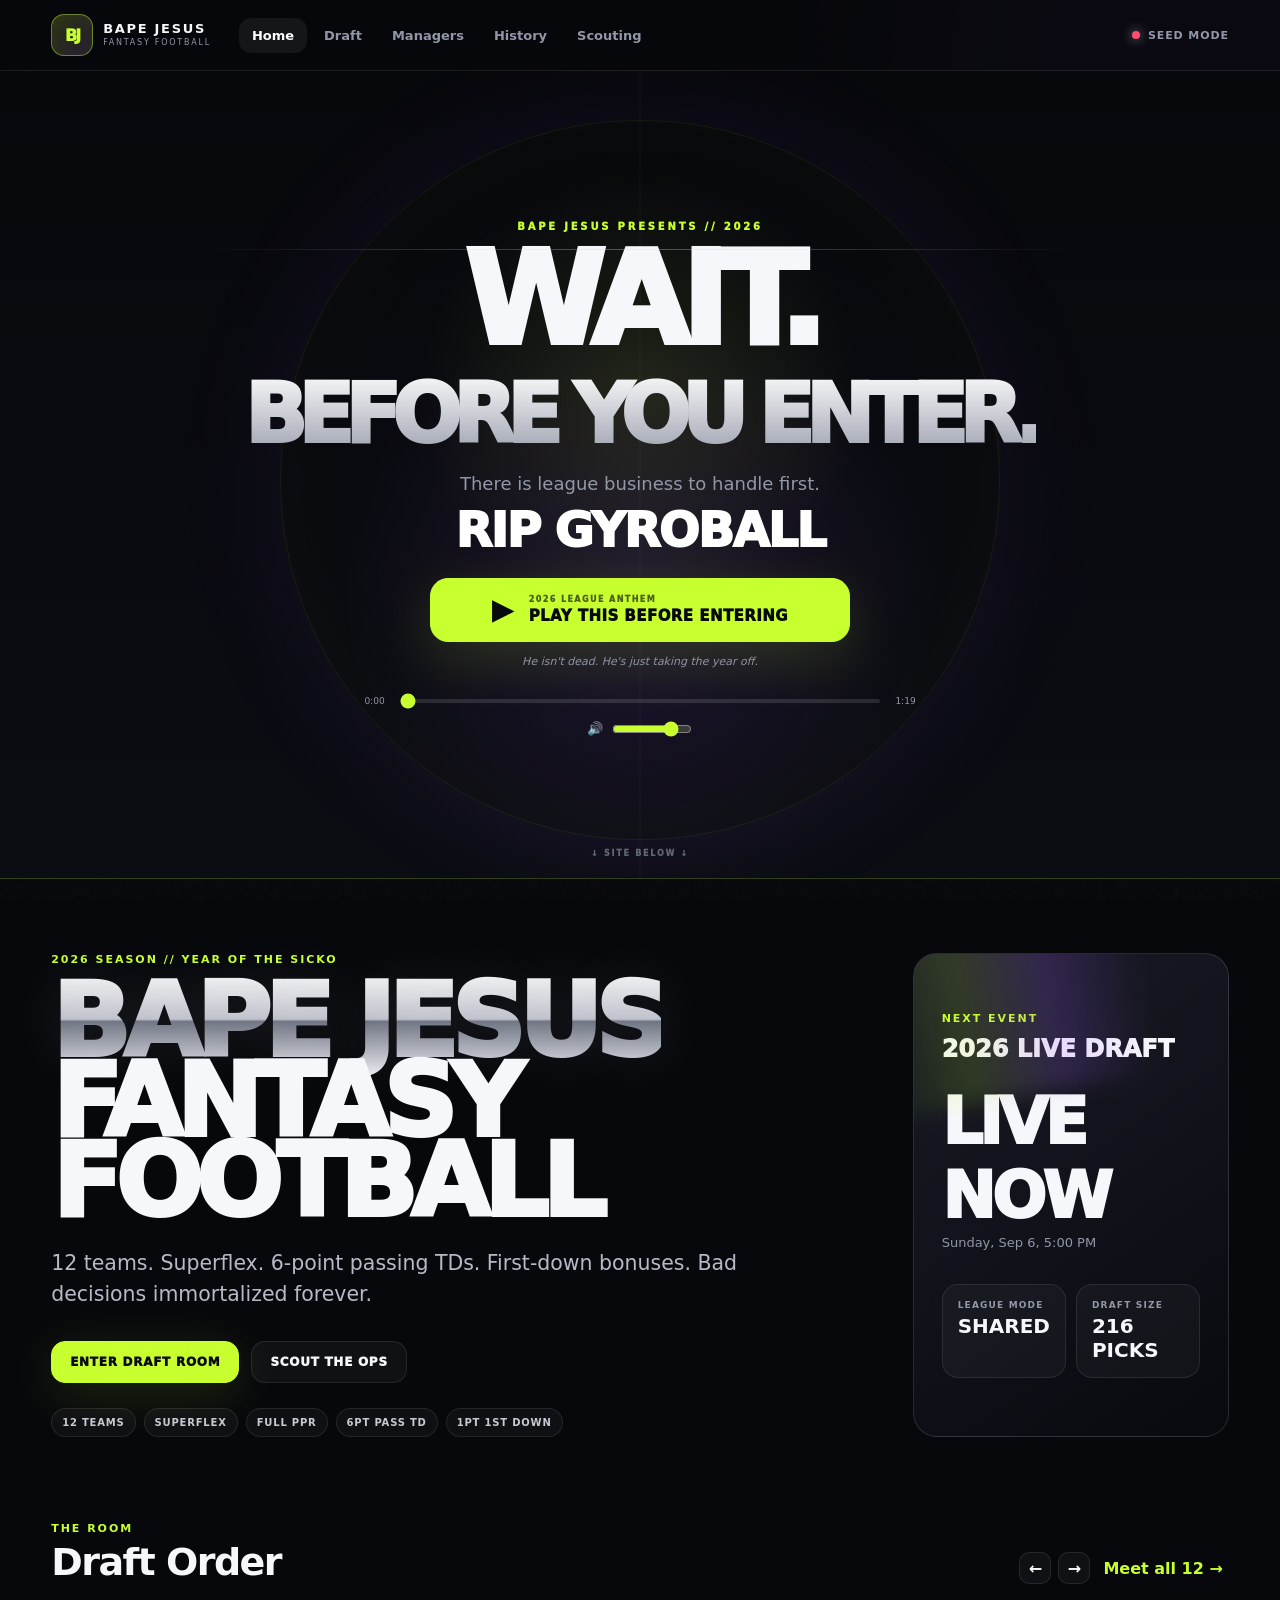
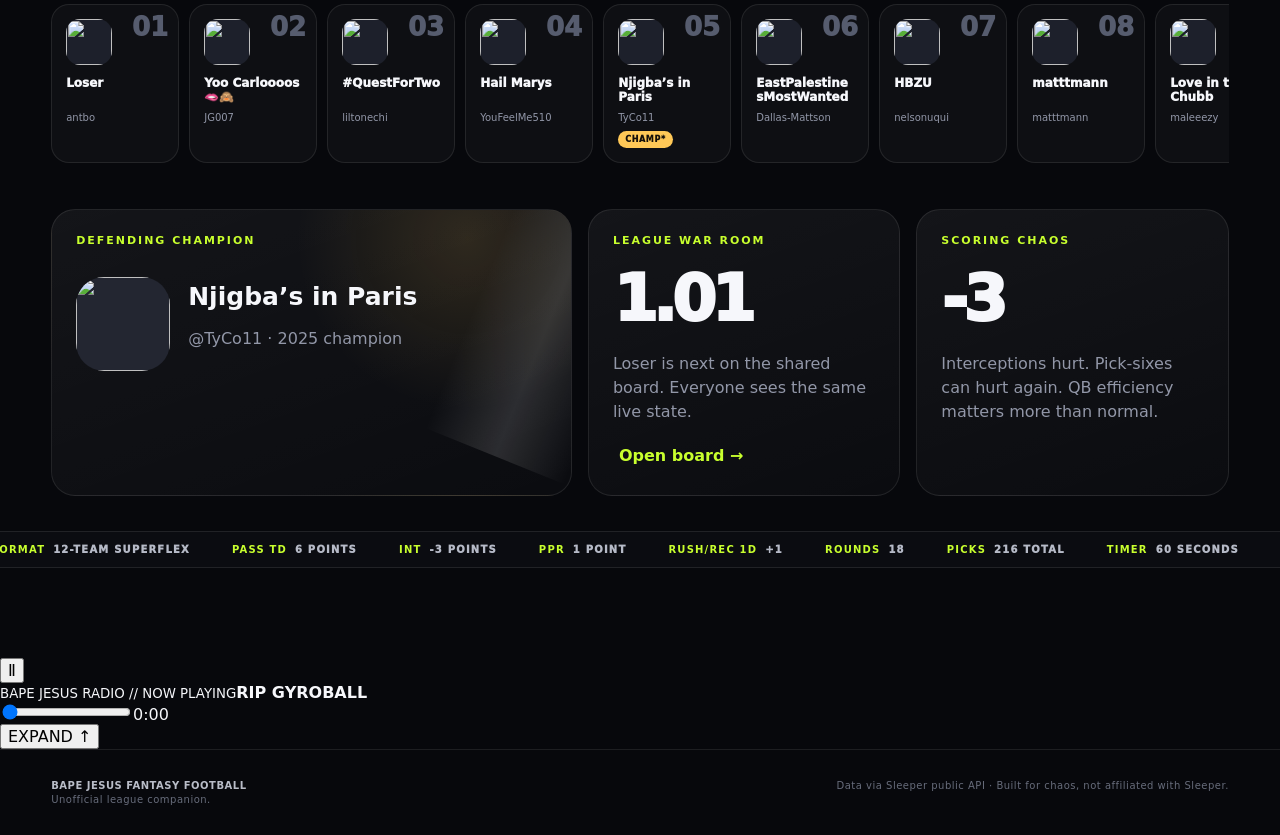
==== index.html @ 26fece03 "Add persistent minimized anthem player" ====
<!doctype html>
<html lang="en">
<head>
  <meta charset="utf-8" />
  <meta name="viewport" content="width=device-width, initial-scale=1" />
  <meta name="theme-color" content="#08090d" />
  <title>Bape Jesus Fantasy Football</title>
  <meta name="description" content="Bape Jesus Fantasy Football — live draft, league history, manager scouting, and chaos." />
  <link rel="stylesheet" href="./styles.css" /><link rel="stylesheet" href="./anthem.css" />
</head>
<body>
  <div class="noise" aria-hidden="true"></div><div class="orb orb-a" aria-hidden="true"></div><div class="orb orb-b" aria-hidden="true"></div>
  <header class="topbar"><button class="brand" data-route="home" aria-label="Bape Jesus Fantasy Football home"><span class="brand-mark">BJ</span><span class="brand-copy"><b>BAPE JESUS</b><small>FANTASY FOOTBALL</small></span></button><nav class="nav" aria-label="Main navigation"><button data-route="home" class="active">Home</button><button data-route="draft">Draft</button><button data-route="managers">Managers</button><button data-route="history">History</button><button data-route="scouting">Scouting</button></nav><div class="live-pill" id="apiStatus"><span></span> Sleeper</div></header>
  <main>
    <section class="page active" data-page="home">
      <section class="anthem-gate" id="anthemGate" aria-label="2026 League Anthem"><div class="anthem-gate-glow" aria-hidden="true"></div><div class="anthem-gate-kicker">BAPE JESUS PRESENTS // 2026</div><h1>WAIT.<br><span>BEFORE YOU ENTER.</span></h1><p class="anthem-gate-copy">There is league business to handle first.</p><div class="anthem-song-name">RIP GYROBALL</div><button class="anthem-enter" id="anthemPlay" type="button"><span class="anthem-enter-icon">▶</span><span><small>2026 LEAGUE ANTHEM</small>PLAY THIS BEFORE ENTERING</span></button><div class="anthem-joke">He isn't dead. He's just taking the year off.</div><div class="anthem-track anthem-gate-track"><span class="anthem-time" id="anthemCurrent">0:00</span><input class="anthem-progress" id="anthemProgress" type="range" min="0" max="1" value="0" step="0.1" aria-label="Song progress"><span class="anthem-time" id="anthemDuration">1:19</span></div><label class="anthem-volume" aria-label="Volume">🔊 <input id="anthemVolume" type="range" min="0" max="1" value="0.8" step="0.05"></label><div class="anthem-scroll-cue">↓ SITE BELOW ↓</div><audio id="leagueAnthem" preload="metadata" src="./rip-gyroball-theme.mp3"></audio></section>
      <div class="hero-shell" id="leagueHome"><div class="hero-copy"><div class="eyebrow">2026 SEASON // YEAR OF THE SICKO</div><h1><span>BAPE JESUS</span><br>FANTASY FOOTBALL</h1><p class="hero-sub">12 teams. Superflex. 6-point passing TDs. First-down bonuses. Bad decisions immortalized forever.</p><div class="hero-actions"><button class="btn primary" data-route="draft">Enter Draft Room</button><button class="btn ghost" data-route="scouting">Scout the Ops</button></div><div class="format-strip"><span>12 TEAMS</span><span>SUPERFLEX</span><span>FULL PPR</span><span>6PT PASS TD</span><span>1PT 1ST DOWN</span></div></div><aside class="draft-clock-card holo-card"><div class="micro">NEXT EVENT</div><div class="clock-title">2026 LIVE DRAFT</div><div class="countdown" id="countdown">--:--:--</div><div class="clock-date" id="draftDate">Loading draft time…</div><div class="your-picks"><div><small>LEAGUE MODE</small><strong>SHARED</strong></div><div><small>DRAFT SIZE</small><strong>216 PICKS</strong></div></div></aside></div>
      <div class="section-head"><div><div class="kicker">THE ROOM</div><h2>Draft Order</h2></div><div class="order-actions"><button class="rail-btn" id="orderPrev" aria-label="Scroll draft order left">←</button><button class="rail-btn" id="orderNext" aria-label="Scroll draft order right">→</button><button class="text-btn" data-route="managers">Meet all 12 →</button></div></div><div class="draft-order-rail" id="draftOrderRail"></div><div class="dashboard-grid"><article class="feature-card champion-card" id="championCard"><div class="micro">DEFENDING CHAMPION</div><div class="feature-content"><div class="avatar-xl skeleton"></div><div><h3>Loading…</h3><p>2025 champion</p></div></div><div class="shine"></div></article><article class="stat-card"><div class="micro">LEAGUE WAR ROOM</div><div class="big-stat" id="homeWarStat">1.01</div><p id="homeWarCopy">One shared board. Focus any team without changing what anyone else can see.</p><button class="text-btn" data-route="draft">Open board →</button></article><article class="stat-card"><div class="micro">SCORING CHAOS</div><div class="big-stat">-3</div><p>Interceptions hurt. Pick-sixes can hurt again. QB efficiency matters more than normal.</p></article></div><div class="ticker-wrap" aria-label="league ticker"><div class="ticker" id="ticker"></div></div>
    </section>
    <section class="page" data-page="draft"><div class="page-hero compact"><div><div class="eyebrow">LIVE // SLEEPER SYNC</div><h1>LEAGUE WAR ROOM</h1><p>One shared live board for all 12 managers. Focus any team; nobody gets private information.</p></div><div class="sync-card"><span id="draftSyncDot"></span><div><small>STATUS</small><strong id="draftStatus">PRE-DRAFT</strong></div><button id="refreshDraft" class="icon-btn" title="Refresh draft">↻</button></div></div><div class="war-grid"><aside class="on-deck holo-card"><div class="micro">TEAM FOCUS // OPTIONAL</div><label class="focus-label" for="teamFocus">VIEW THE BOARD AS</label><select class="focus-select" id="teamFocus"><option value="">League View — all teams equal</option></select><h3 id="nextPickLabel">CURRENT: 1.01</h3><div class="focus-note" id="focusNote">Showing the next picks across the room.</div><div class="pick-sequence" id="pickSequence"></div><div class="neighbors"><small id="trafficLabel">UP NEXT</small><div id="turnTraffic"></div></div></aside><div class="draft-board-shell"><div class="board-toolbar"><div><strong>2026 DRAFT BOARD</strong><small><span id="picksLogged">0 / 216 picks</span> · <span id="boardFocusLabel">LEAGUE VIEW</span></small></div><div class="legend"><span class="q qb"></span>QB <span class="q rb"></span>RB <span class="q wr"></span>WR <span class="q te"></span>TE</div></div><div class="draft-board" id="draftBoard"></div></div></div></section>
    <section class="page" data-page="managers"><div class="page-hero compact"><div><div class="eyebrow">12 MEN ENTER // ONE GROUP CHAT SURVIVES</div><h1>THE LEAGUE</h1><p>Current teams, Sleeper identities, avatars, and 2026 draft seats.</p></div></div><div class="manager-grid" id="managerGrid"></div></section>
    <section class="page" data-page="history"><div class="page-hero compact"><div><div class="eyebrow">RECEIPTS // FOREVER</div><h1>LEAGUE HISTORY</h1><p>Sleeper seasons are chained backward automatically. Records load straight from the league archive.</p></div><button class="btn ghost" id="loadHistory">Load / Refresh History</button></div><div class="history-loading hidden" id="historyLoading"><div class="spinner"></div><span>Digging through old group-chat crimes…</span></div><div id="historyContent"><div class="empty-state"><div class="empty-icon">⌁</div><h3>History is ready to pull.</h3><p>Hit “Load / Refresh History” and this page will walk the Sleeper previous-league chain automatically.</p></div></div></section>
    <section class="page" data-page="scouting"><div class="page-hero compact"><div><div class="eyebrow">KNOW THE ROOM</div><h1>SCOUTING REPORTS</h1><p>Prior draft behavior turned into tendencies for all 12 managers. Same intel, same access, no private view.</p></div><button class="btn ghost" id="loadScouting">Analyze Past Drafts</button></div><div class="spotlight" id="turnSpotlight"></div><div class="scout-grid" id="scoutGrid"><div class="empty-state span-all"><div class="empty-icon">◎</div><h3>No tendencies loaded yet.</h3><p>Analyze past drafts to build manager scouting cards from Sleeper’s completed draft history.</p></div></div></section>
  </main>
  <div class="anthem-mini" id="anthemMini" aria-label="League anthem player"><button id="anthemMiniPlay" class="anthem-mini-play" type="button" aria-label="Pause RIP Gyroball">Ⅱ</button><div class="anthem-mini-copy"><small>BAPE JESUS RADIO // NOW PLAYING</small><strong>RIP GYROBALL</strong></div><div class="anthem-mini-progress"><input id="anthemMiniProgress" type="range" min="0" max="1" value="0" step="0.1" aria-label="Song progress"><span id="anthemMiniTime">0:00</span></div><button class="anthem-expand" id="anthemExpand" type="button">EXPAND ↑</button></div>
  <footer><div><strong>BAPE JESUS FANTASY FOOTBALL</strong><span>Unofficial league companion.</span></div><div>Data via Sleeper public API · Built for chaos, not affiliated with Sleeper.</div></footer>
  <script src="./app-core.js"></script><script src="./app-draft.js"></script><script src="./app-history.js"></script><script src="./app-live.js"></script><script src="./app-boot.js"></script><script src="./anthem.js"></script>
</body></html>
---- styles.css ----
:root{
  --bg:#07080c;--panel:#101219;--panel2:#151823;--text:#f6f7fb;--muted:#9297a8;
  --lime:#c8ff2e;--purple:#aa5cff;--cyan:#39e7ff;--red:#ff4d6d;--gold:#ffc857;
  --line:rgba(255,255,255,.09);--glass:rgba(16,18,25,.72);--radius:24px;
}
*{box-sizing:border-box} html{scroll-behavior:smooth} body{margin:0;background:var(--bg);color:var(--text);font-family:Inter,ui-sans-serif,system-ui,-apple-system,BlinkMacSystemFont,"Segoe UI",sans-serif;overflow-x:hidden}
button{font:inherit}.noise{position:fixed;inset:0;pointer-events:none;z-index:0;opacity:.07;background-image:url("data:image/svg+xml,%3Csvg viewBox='0 0 180 180' xmlns='http://www.w3.org/2000/svg'%3E%3Cfilter id='n'%3E%3CfeTurbulence type='fractalNoise' baseFrequency='.85' numOctaves='4' stitchTiles='stitch'/%3E%3C/filter%3E%3Crect width='100%25' height='100%25' filter='url(%23n)' opacity='.35'/%3E%3C/svg%3E")}
.orb{position:fixed;border-radius:999px;filter:blur(90px);opacity:.12;pointer-events:none;z-index:0}.orb-a{width:520px;height:520px;background:var(--purple);top:-180px;right:-140px}.orb-b{width:420px;height:420px;background:var(--lime);left:-180px;top:38vh;opacity:.08}
.topbar{position:sticky;top:0;z-index:30;display:flex;align-items:center;gap:28px;padding:14px clamp(18px,4vw,60px);border-bottom:1px solid var(--line);background:rgba(7,8,12,.8);backdrop-filter:blur(18px)}
.brand{display:flex;align-items:center;gap:10px;background:none;border:0;color:inherit;cursor:pointer;padding:0}.brand-mark{display:grid;place-items:center;width:42px;height:42px;border:1px solid rgba(200,255,46,.45);border-radius:13px;background:linear-gradient(135deg,rgba(200,255,46,.16),rgba(170,92,255,.16));font-weight:1000;letter-spacing:-2px;color:var(--lime);box-shadow:inset 0 0 30px rgba(200,255,46,.08)}
.brand-copy{display:flex;flex-direction:column;text-align:left;line-height:.95}.brand-copy b{font-size:13px;letter-spacing:.13em}.brand-copy small{font-size:8px;letter-spacing:.22em;color:var(--muted);margin-top:4px}.nav{display:flex;gap:4px;flex:1}.nav button{border:0;background:transparent;color:var(--muted);padding:10px 13px;border-radius:12px;cursor:pointer;font-size:13px;font-weight:800}.nav button:hover,.nav button.active{color:white;background:rgba(255,255,255,.06)}
.live-pill{display:flex;gap:8px;align-items:center;font-size:11px;font-weight:900;letter-spacing:.08em;color:var(--muted);text-transform:uppercase}.live-pill span,.sync-card>span{width:8px;height:8px;border-radius:50%;background:var(--gold);box-shadow:0 0 12px currentColor}.live-pill.online span{background:var(--lime)}.live-pill.offline span{background:var(--red)}
main{position:relative;z-index:1}.page{display:none;min-height:calc(100vh - 80px);padding:48px clamp(18px,4vw,60px) 90px;max-width:1540px;margin:0 auto}.page.active{display:block;animation:pageIn .35s ease}@keyframes pageIn{from{opacity:0;transform:translateY(8px)}to{opacity:1;transform:none}}
.hero-shell{display:grid;grid-template-columns:minmax(0,1.45fr) minmax(310px,.55fr);gap:28px;align-items:stretch;padding:50px 0 40px}.eyebrow,.kicker,.micro{text-transform:uppercase;letter-spacing:.18em;font-weight:900;color:var(--lime);font-size:11px}.hero-copy h1,.page-hero h1{font-size:clamp(58px,8vw,128px);line-height:.78;letter-spacing:-.065em;margin:16px 0 26px;font-weight:1000;text-transform:uppercase}.hero-copy h1 span{background:linear-gradient(180deg,#fff 0%,#bec1cb 48%,#6c7180 50%,#f6f7fb 100%);-webkit-background-clip:text;background-clip:text;color:transparent;text-shadow:0 0 60px rgba(255,255,255,.09)}.hero-sub{max-width:780px;color:#b7bac6;font-size:clamp(16px,1.6vw,21px);line-height:1.55}.hero-actions{display:flex;gap:12px;margin:30px 0 25px}.btn{border:1px solid var(--line);padding:13px 18px;border-radius:14px;font-weight:950;text-transform:uppercase;letter-spacing:.06em;font-size:12px;cursor:pointer;color:var(--text)}.btn.primary{background:var(--lime);color:#0a0b0e;border-color:var(--lime);box-shadow:0 10px 50px rgba(200,255,46,.14)}.btn.primary:hover{transform:translateY(-2px)}.btn.ghost{background:rgba(255,255,255,.04)}.btn.ghost:hover{background:rgba(255,255,255,.08)}.format-strip{display:flex;gap:8px;flex-wrap:wrap}.format-strip span{border:1px solid var(--line);background:rgba(255,255,255,.035);border-radius:999px;padding:8px 10px;font-size:10px;font-weight:900;letter-spacing:.08em;color:#c7cad3}
.holo-card{position:relative;border:1px solid rgba(255,255,255,.12);background:linear-gradient(145deg,rgba(27,30,42,.87),rgba(10,11,16,.78));backdrop-filter:blur(18px);border-radius:var(--radius);overflow:hidden}.holo-card:before{content:"";position:absolute;inset:-40% 30% 70% -20%;background:linear-gradient(90deg,transparent,rgba(200,255,46,.15),rgba(170,92,255,.2),transparent);transform:rotate(-10deg);filter:blur(10px)}.draft-clock-card{padding:28px;display:flex;flex-direction:column;justify-content:center;min-height:360px}.clock-title{font-weight:1000;font-size:24px;margin-top:10px}.countdown{font-variant-numeric:tabular-nums;font-weight:1000;font-size:clamp(42px,5vw,72px);letter-spacing:-.06em;margin:22px 0 2px}.clock-date{color:var(--muted);font-size:13px}.your-picks{display:grid;grid-template-columns:1fr 1fr;gap:10px;margin-top:34px}.your-picks div{padding:15px;border:1px solid var(--line);background:rgba(255,255,255,.035);border-radius:16px}.your-picks small{display:block;color:var(--muted);font-size:9px;font-weight:900;letter-spacing:.13em}.your-picks strong{display:block;font-size:20px;margin-top:4px}
.section-head{display:flex;align-items:end;justify-content:space-between;margin:45px 0 18px}.section-head h2{font-size:38px;margin:5px 0 0;letter-spacing:-.04em}.text-btn{border:0;background:none;color:var(--lime);font-weight:900;cursor:pointer;padding:6px}.order-actions{display:flex;align-items:center;gap:7px}.rail-btn{width:32px;height:32px;border-radius:10px;border:1px solid var(--line);background:rgba(255,255,255,.04);color:white;cursor:pointer;font-weight:900}.rail-btn:hover{border-color:rgba(200,255,46,.45);color:var(--lime)}.draft-order-rail{display:grid;grid-template-columns:repeat(12,minmax(128px,1fr));gap:10px;overflow:auto;padding:2px 2px 16px;scrollbar-width:none;scroll-snap-type:x proximity}.draft-order-rail::-webkit-scrollbar{display:none}.order-card{min-width:128px;border:1px solid var(--line);background:rgba(255,255,255,.03);border-radius:18px;padding:14px;position:relative;cursor:pointer;scroll-snap-align:start;transition:.2s transform,.2s border-color,.2s background}.order-card:hover{transform:translateY(-3px);border-color:rgba(200,255,46,.35);background:rgba(200,255,46,.035)}.order-num{font-size:26px;font-weight:1000;color:#565c6e;position:absolute;right:10px;top:7px}.order-avatar{width:46px;height:46px;border-radius:14px;object-fit:cover;background:#1d202b;margin-bottom:12px}.order-team{font-weight:950;font-size:12px;line-height:1.15;min-height:30px;overflow-wrap:anywhere}.order-user{font-size:10px;color:var(--muted);margin-top:5px}.champ-tag{display:inline-block;margin-top:8px;border-radius:999px;padding:4px 7px;font-size:8px;font-weight:1000;letter-spacing:.08em;background:var(--gold);color:#15100a}
.dashboard-grid{display:grid;grid-template-columns:1.25fr .75fr .75fr;gap:16px;margin-top:30px}.feature-card,.stat-card{position:relative;border:1px solid var(--line);border-radius:var(--radius);background:linear-gradient(160deg,rgba(255,255,255,.055),rgba(255,255,255,.02));padding:24px;min-height:210px;overflow:hidden}.champion-card{background:radial-gradient(circle at 80% 10%,rgba(255,200,87,.13),transparent 35%),linear-gradient(160deg,rgba(255,255,255,.055),rgba(255,255,255,.02))}.feature-content{display:flex;align-items:center;gap:18px;margin-top:30px}.avatar-xl{width:94px;height:94px;border-radius:28px;object-fit:cover;background:#232631}.feature-content h3{font-size:25px;margin:0 0 5px}.feature-content p,.stat-card p{color:var(--muted);line-height:1.5}.big-stat{font-size:64px;font-weight:1000;letter-spacing:-.08em;margin:15px 0 2px}.shine{position:absolute;width:150px;height:380px;top:-120px;right:-70px;background:linear-gradient(90deg,transparent,rgba(255,255,255,.13),transparent);transform:rotate(22deg)}.skeleton{animation:pulse 1.3s infinite alternate}@keyframes pulse{to{opacity:.45}}
.ticker-wrap{margin:35px -60px 0;overflow:hidden;border-top:1px solid var(--line);border-bottom:1px solid var(--line);background:#0b0c11}.ticker{display:flex;width:max-content;gap:42px;padding:12px 0;animation:ticker 40s linear infinite}.ticker-item{font-size:10px;font-weight:950;letter-spacing:.12em;color:#b6bac7;text-transform:uppercase}.ticker-item b{color:var(--lime);margin-right:8px}@keyframes ticker{to{transform:translateX(-50%)}}
.page-hero.compact{display:flex;justify-content:space-between;align-items:end;gap:24px;padding:35px 0 28px;border-bottom:1px solid var(--line);margin-bottom:26px}.page-hero.compact h1{font-size:clamp(48px,6vw,90px);margin:10px 0 8px}.page-hero.compact p{margin:0;color:var(--muted);max-width:720px}.sync-card{display:flex;align-items:center;gap:12px;border:1px solid var(--line);border-radius:18px;padding:12px 14px;background:rgba(255,255,255,.035);min-width:220px}.sync-card>div{display:flex;flex-direction:column;flex:1}.sync-card small{font-size:8px;color:var(--muted);font-weight:900;letter-spacing:.12em}.sync-card strong{font-size:12px;margin-top:3px}.icon-btn{border:0;background:rgba(255,255,255,.06);color:white;border-radius:10px;width:34px;height:34px;font-size:19px;cursor:pointer}
.war-grid{display:grid;grid-template-columns:290px minmax(0,1fr);gap:16px}.on-deck{padding:22px;align-self:start;position:sticky;top:90px}.focus-label{display:block;margin:18px 0 7px;color:var(--muted);font-size:8px;font-weight:900;letter-spacing:.12em}.focus-select{width:100%;appearance:none;border:1px solid var(--line);border-radius:12px;background:#11141c;color:white;padding:11px 34px 11px 11px;font-size:11px;font-weight:850;outline:none;background-image:linear-gradient(45deg,transparent 50%,var(--lime) 50%),linear-gradient(135deg,var(--lime) 50%,transparent 50%);background-position:calc(100% - 16px) 50%,calc(100% - 11px) 50%;background-size:5px 5px,5px 5px;background-repeat:no-repeat}.focus-select:focus{border-color:rgba(200,255,46,.55);box-shadow:0 0 0 3px rgba(200,255,46,.06)}.on-deck h3{font-size:31px;letter-spacing:-.05em;margin:18px 0 6px}.focus-note{font-size:10px;line-height:1.45;color:var(--muted);margin-bottom:15px}.pick-sequence{display:grid;gap:8px}.seq-pick{display:flex;justify-content:space-between;padding:10px 12px;border:1px solid var(--line);border-radius:12px;background:rgba(255,255,255,.035);font-weight:900;font-size:12px}.seq-pick.current{border-color:rgba(200,255,46,.45);background:rgba(200,255,46,.07)}.neighbors{margin-top:24px;padding-top:18px;border-top:1px solid var(--line)}.neighbors small{font-size:9px;color:var(--muted);font-weight:900;letter-spacing:.12em}.traffic-item{display:flex;gap:9px;align-items:center;margin-top:10px;font-size:11px}.traffic-item img{width:26px;height:26px;border-radius:8px;object-fit:cover}.traffic-empty{margin-top:10px;color:var(--muted);font-size:10px;line-height:1.4}.draft-board-shell{min-width:0;border:1px solid var(--line);border-radius:20px;background:rgba(255,255,255,.025);overflow:hidden}.board-toolbar{display:flex;justify-content:space-between;align-items:center;padding:14px 16px;border-bottom:1px solid var(--line)}.board-toolbar>div:first-child{display:flex;flex-direction:column}.board-toolbar small{color:var(--muted);font-size:10px;margin-top:2px}.legend{font-size:9px;color:var(--muted);display:flex;align-items:center;gap:5px}.q{width:8px;height:8px;border-radius:3px;display:inline-block;margin-left:7px}.q.qb,.pos-qb{background:rgba(170,92,255,.18);border-color:rgba(170,92,255,.45)!important}.q.rb,.pos-rb{background:rgba(200,255,46,.13);border-color:rgba(200,255,46,.35)!important}.q.wr,.pos-wr{background:rgba(57,231,255,.12);border-color:rgba(57,231,255,.35)!important}.q.te,.pos-te{background:rgba(255,200,87,.12);border-color:rgba(255,200,87,.35)!important}.draft-board{overflow:auto;max-height:72vh;position:relative}.board-grid{display:grid;grid-template-columns:52px repeat(12,minmax(112px,1fr));min-width:1450px}.board-cell{min-height:72px;border-right:1px solid var(--line);border-bottom:1px solid var(--line);padding:8px;background:rgba(255,255,255,.01)}.board-cell.header{position:sticky;top:0;z-index:6;min-height:84px;background:#11131b;padding:9px}.board-cell.round{position:sticky;left:0;z-index:5;display:grid;place-items:center;background:#0d0f15;font-size:10px;font-weight:1000;color:#6f7484}.board-cell.header.round{z-index:8}.board-cell.focus-col{box-shadow:inset 2px 0 rgba(200,255,46,.22),inset -2px 0 rgba(200,255,46,.22);background:rgba(200,255,46,.025)}.board-cell.header.focus-col{background:linear-gradient(180deg,rgba(200,255,46,.11),#11131b 82%)}.board-team{display:flex;gap:7px;align-items:center}.board-team img{width:30px;height:30px;border-radius:9px;object-fit:cover}.board-team div{font-size:9px;font-weight:950;line-height:1.1}.board-team small{display:block;color:var(--muted);margin-top:2px}.pick-card{height:100%;border:1px solid rgba(255,255,255,.10);border-radius:11px;padding:8px;background:rgba(255,255,255,.035)}.pick-card .pick-no{font-size:8px;color:var(--muted);font-weight:900}.pick-card .player{font-size:11px;font-weight:950;line-height:1.05;margin-top:5px}.pick-card .meta{font-size:8px;color:var(--muted);margin-top:4px;text-transform:uppercase}.empty-pick{font-size:8px;color:#353947;font-weight:900}.on-clock{outline:1px solid var(--lime);box-shadow:inset 0 0 22px rgba(200,255,46,.08)}
.manager-grid{display:grid;grid-template-columns:repeat(4,minmax(0,1fr));gap:14px}.manager-card{position:relative;border:1px solid var(--line);border-radius:22px;background:linear-gradient(160deg,rgba(255,255,255,.055),rgba(255,255,255,.02));overflow:hidden;min-height:285px;padding:20px;transition:.2s transform,.2s border-color,.2s background;cursor:pointer}.manager-card:hover{transform:translateY(-4px);border-color:rgba(200,255,46,.28);background:linear-gradient(160deg,rgba(200,255,46,.06),rgba(255,255,255,.02))}.manager-card .slot{position:absolute;right:16px;top:12px;font-size:52px;font-weight:1000;letter-spacing:-.08em;color:rgba(255,255,255,.07)}.manager-avatar{width:88px;height:88px;border-radius:25px;object-fit:cover;background:#1a1d27;margin:12px 0 22px}.manager-card h3{font-size:22px;margin:0;letter-spacing:-.04em}.manager-card .handle{font-size:11px;color:var(--muted);margin-top:4px}.manager-badges{display:flex;flex-wrap:wrap;gap:6px;margin-top:16px}.badge{font-size:8px;font-weight:1000;letter-spacing:.08em;border:1px solid var(--line);background:rgba(255,255,255,.04);padding:6px 8px;border-radius:999px}.badge.champ{background:var(--gold);color:#15100a;border-color:var(--gold)}.badge.focus-badge{color:var(--lime);border-color:rgba(200,255,46,.2);background:rgba(200,255,46,.04)}
.history-loading{display:flex;align-items:center;gap:12px;color:var(--muted);padding:26px}.history-loading.hidden{display:none}.spinner{width:24px;height:24px;border:3px solid rgba(255,255,255,.12);border-top-color:var(--lime);border-radius:50%;animation:spin .7s linear infinite}@keyframes spin{to{transform:rotate(360deg)}}.empty-state{text-align:center;border:1px dashed rgba(255,255,255,.14);border-radius:24px;padding:60px 20px;color:var(--muted)}.empty-state h3{color:white;margin:8px 0}.empty-icon{font-size:42px;color:var(--lime)}.history-summary{display:grid;grid-template-columns:repeat(4,1fr);gap:12px;margin:20px 0}.history-stat{border:1px solid var(--line);border-radius:18px;background:rgba(255,255,255,.03);padding:18px}.history-stat small{font-size:9px;color:var(--muted);font-weight:900;letter-spacing:.1em}.history-stat strong{display:block;font-size:28px;margin-top:6px}.season-grid{display:grid;grid-template-columns:repeat(3,1fr);gap:14px;margin-top:24px}.season-card{border:1px solid var(--line);border-radius:20px;background:linear-gradient(155deg,rgba(255,255,255,.05),rgba(255,255,255,.015));padding:20px}.season-card .year{font-size:36px;font-weight:1000;letter-spacing:-.05em}.season-card .season-meta{display:grid;gap:8px;margin-top:18px}.season-row{display:flex;justify-content:space-between;gap:14px;font-size:11px;color:var(--muted)}.season-row b{color:white;text-align:right}.alltime-table{width:100%;border-collapse:collapse;margin-top:24px;border:1px solid var(--line);border-radius:18px;overflow:hidden;background:rgba(255,255,255,.025)}.alltime-table th,.alltime-table td{text-align:left;padding:12px;border-bottom:1px solid var(--line);font-size:11px}.alltime-table th{font-size:9px;color:var(--muted);letter-spacing:.1em;text-transform:uppercase;background:rgba(255,255,255,.025)}.table-manager{display:flex;align-items:center;gap:9px;font-weight:900}.table-manager img{width:30px;height:30px;border-radius:9px;object-fit:cover}
.spotlight{display:grid;grid-template-columns:repeat(3,1fr);gap:12px;margin-bottom:20px}.spot-card{border:1px solid rgba(200,255,46,.18);background:linear-gradient(150deg,rgba(200,255,46,.07),rgba(170,92,255,.04));border-radius:18px;padding:15px;display:flex;gap:12px;align-items:center}.spot-card img{width:46px;height:46px;border-radius:13px;object-fit:cover}.spot-card small{color:var(--lime);font-size:8px;font-weight:1000;letter-spacing:.1em}.spot-card strong{display:block;margin-top:3px}.scout-grid{display:grid;grid-template-columns:repeat(3,1fr);gap:14px}.span-all{grid-column:1/-1}.scout-card{border:1px solid var(--line);background:rgba(255,255,255,.025);border-radius:21px;padding:18px}.scout-head{display:flex;gap:12px;align-items:center}.scout-head img{width:58px;height:58px;border-radius:17px;object-fit:cover}.scout-head h3{margin:0;font-size:17px}.scout-head p{margin:3px 0 0;color:var(--muted);font-size:10px}.tendency-tags{display:flex;flex-wrap:wrap;gap:6px;margin:15px 0}.tendency{font-size:8px;font-weight:1000;letter-spacing:.07em;color:#0b0c10;background:var(--lime);border-radius:999px;padding:6px 8px}.tendency.alt{background:var(--purple);color:white}.scout-metrics{display:grid;grid-template-columns:repeat(3,1fr);gap:7px}.metric{padding:10px;border:1px solid var(--line);border-radius:12px;background:rgba(255,255,255,.025)}.metric small{display:block;color:var(--muted);font-size:7px;font-weight:900;letter-spacing:.08em}.metric strong{font-size:16px;display:block;margin-top:4px}.pos-bar{display:flex;height:8px;overflow:hidden;border-radius:8px;margin-top:14px;background:#1d2028}.pos-bar span{height:100%}.pos-bar .QB{background:var(--purple)}.pos-bar .RB{background:var(--lime)}.pos-bar .WR{background:var(--cyan)}.pos-bar .TE{background:var(--gold)}.pos-bar .OTHER{background:#666}
footer{position:relative;z-index:1;display:flex;justify-content:space-between;gap:20px;padding:30px clamp(18px,4vw,60px);border-top:1px solid var(--line);color:#676c7b;font-size:10px;letter-spacing:.05em}footer>div:first-child{display:flex;flex-direction:column;gap:3px}footer strong{color:#b9bdc8}
@media(max-width:1100px){.hero-shell{grid-template-columns:1fr}.draft-clock-card{min-height:280px}.dashboard-grid{grid-template-columns:1fr 1fr}.champion-card{grid-column:1/-1}.manager-grid{grid-template-columns:repeat(3,1fr)}.season-grid,.scout-grid{grid-template-columns:repeat(2,1fr)}.war-grid{grid-template-columns:1fr}.on-deck{position:relative;top:auto}.spotlight{grid-template-columns:1fr 1fr 1fr}}
@media(max-width:760px){.topbar{padding:10px 14px;gap:12px}.brand-copy{display:none}.nav{overflow:auto}.nav button{font-size:11px;padding:9px 10px}.live-pill{display:none}.page{padding:28px 14px 70px}.hero-shell{padding-top:24px}.hero-copy h1{font-size:58px}.hero-sub{font-size:15px}.draft-clock-card{padding:20px}.dashboard-grid{grid-template-columns:1fr}.champion-card{grid-column:auto}.page-hero.compact{align-items:flex-start;flex-direction:column}.page-hero.compact h1{font-size:52px}.manager-grid{grid-template-columns:1fr 1fr}.season-grid,.scout-grid{grid-template-columns:1fr}.history-summary{grid-template-columns:1fr 1fr}.spotlight{grid-template-columns:1fr}.ticker-wrap{margin-left:-14px;margin-right:-14px}.board-toolbar{align-items:flex-start;gap:10px;flex-direction:column}footer{flex-direction:column}.alltime-table{display:block;overflow-x:auto;white-space:nowrap}}
@media(max-width:470px){.hero-copy h1{font-size:48px}.hero-actions{flex-direction:column}.manager-grid{grid-template-columns:1fr}.history-summary{grid-template-columns:1fr 1fr}.your-picks{grid-template-columns:1fr}.countdown{font-size:44px}.format-strip span{font-size:8px}.section-head h2{font-size:30px}}


/* === Live Draft Command Center === */
.live-command-bar{
  position:sticky;top:70px;z-index:24;display:grid;grid-template-columns:minmax(260px,1.35fr) minmax(310px,1fr) auto auto;
  gap:12px;align-items:center;margin:0 0 16px;padding:12px 14px;border:1px solid rgba(200,255,46,.20);
  border-radius:18px;background:rgba(9,11,16,.92);backdrop-filter:blur(22px);box-shadow:0 18px 50px rgba(0,0,0,.28)
}
.command-primary{display:flex;align-items:center;gap:10px;min-width:0}.command-label{font-size:8px;font-weight:1000;letter-spacing:.14em;color:var(--lime);white-space:nowrap}
.command-avatar{width:42px;height:42px;border-radius:12px;object-fit:cover;background:#1a1d27}.command-team{display:flex;flex-direction:column;min-width:0}.command-team strong{font-size:15px;white-space:nowrap;overflow:hidden;text-overflow:ellipsis}.command-team small{margin-top:2px;color:var(--muted);font-size:9px}
.command-meta{display:grid;grid-template-columns:1fr 1fr;gap:8px;min-width:0}.command-meta>div{padding:8px 10px;border-left:1px solid var(--line);min-width:0}.command-meta span{display:block;color:var(--muted);font-size:7px;font-weight:1000;letter-spacing:.12em}.command-meta strong{display:block;margin-top:3px;font-size:9px;white-space:nowrap;overflow:hidden;text-overflow:ellipsis}
.run-chip{border:1px solid var(--line);border-radius:999px;padding:9px 11px;font-size:8px;font-weight:1000;letter-spacing:.08em;color:#c8ccd7;white-space:nowrap}.run-chip.warm{border-color:rgba(255,200,87,.40);color:var(--gold);background:rgba(255,200,87,.06)}.run-chip.hot{border-color:rgba(255,77,109,.48);color:#ff718b;background:rgba(255,77,109,.09);box-shadow:0 0 28px rgba(255,77,109,.10)}
.tv-mode-btn{border:1px solid rgba(200,255,46,.28);background:rgba(200,255,46,.06);color:var(--lime);border-radius:12px;padding:10px 12px;font-size:8px;font-weight:1000;letter-spacing:.08em;cursor:pointer;white-space:nowrap}.tv-mode-btn:hover{background:rgba(200,255,46,.12)}
.draft-insights-grid{display:grid;grid-template-columns:.8fr 1.2fr;gap:14px;margin-bottom:16px}.draft-insight{border:1px solid var(--line);border-radius:20px;background:linear-gradient(150deg,rgba(255,255,255,.045),rgba(255,255,255,.018));padding:18px}
.run-headline{font-size:26px;font-weight:1000;letter-spacing:-.045em;margin:12px 0 10px}.run-recent{display:flex;gap:7px;min-height:32px;align-items:center}.recent-pos{display:grid;place-items:center;min-width:38px;height:30px;border:1px solid var(--line);border-radius:9px;font-size:8px;font-weight:1000}.recent-empty{color:var(--muted);font-size:10px}.run-insight p{color:var(--muted);font-size:11px;line-height:1.45;margin:10px 0 0}
.snapshot-head{display:flex;justify-content:space-between;gap:16px;align-items:start}.snapshot-head h3{margin:8px 0 0;font-size:22px;letter-spacing:-.035em}.snapshot-slot{font-size:34px;font-weight:1000;color:rgba(255,255,255,.16);letter-spacing:-.06em}
.snapshot-counts{display:grid;grid-template-columns:repeat(4,1fr);gap:8px;margin:16px 0}.snapshot-count{display:flex;justify-content:space-between;align-items:center;border:1px solid var(--line);border-radius:12px;padding:9px 10px}.snapshot-count span{font-size:8px;font-weight:1000}.snapshot-count strong{font-size:17px}
.snapshot-roster{display:grid;grid-template-columns:repeat(2,minmax(0,1fr));gap:6px}.snapshot-player{display:grid;grid-template-columns:34px minmax(0,1fr) auto;align-items:center;gap:7px;padding:7px 8px;border-radius:10px;background:rgba(255,255,255,.025);border:1px solid rgba(255,255,255,.05)}.snapshot-player b{font-size:9px;white-space:nowrap;overflow:hidden;text-overflow:ellipsis}.snapshot-player small{font-size:8px;color:var(--muted)}.snapshot-pos{display:grid;place-items:center;height:22px;border-radius:7px;border:1px solid var(--line);font-size:7px;font-weight:1000}.snapshot-empty{color:var(--muted);font-size:10px;padding:12px 0}.snapshot-footer{margin-top:11px;color:var(--muted);font-size:9px;font-weight:800}
body.big-screen{overflow:hidden}body.big-screen .topbar,body.big-screen footer,body.big-screen [data-page="draft"]>.page-hero,body.big-screen [data-page="draft"] .on-deck,body.big-screen .draft-insights-grid{display:none!important}
body.big-screen .page{display:none!important}body.big-screen .page[data-page="draft"]{display:block!important;max-width:none;padding:8px;height:100vh;min-height:100vh}
body.big-screen .live-command-bar{top:0;margin-bottom:8px;border-radius:14px}body.big-screen .war-grid{display:block}body.big-screen .draft-board-shell{border-radius:14px}body.big-screen .draft-board{max-height:calc(100vh - 104px)}body.big-screen .board-grid{min-width:100%}body.big-screen .board-cell{min-height:60px}body.big-screen .board-cell.header{min-height:66px}
@media(max-width:1050px){.live-command-bar{grid-template-columns:1fr auto auto}.command-meta{grid-column:1/-1;grid-row:2}.draft-insights-grid{grid-template-columns:1fr}.snapshot-roster{grid-template-columns:1fr 1fr}}
@media(max-width:680px){.live-command-bar{top:61px;grid-template-columns:1fr auto;padding:10px}.command-primary{grid-column:1/-1}.command-meta{grid-template-columns:1fr 1fr}.run-chip{display:none}.tv-mode-btn{grid-column:2}.draft-insights-grid{grid-template-columns:1fr}.snapshot-counts{gap:5px}.snapshot-count{padding:8px}.snapshot-roster{grid-template-columns:1fr}.run-headline{font-size:22px}}


/* === Big-screen broadcast run takeovers === */
.draft-takeover{display:none}
body.big-screen .draft-takeover{
  display:flex;position:fixed;z-index:120;left:50%;top:50%;width:min(1180px,88vw);min-height:330px;
  transform:translate(-50%,-46%) scale(.92);opacity:0;pointer-events:none;overflow:hidden;
  flex-direction:column;align-items:center;justify-content:center;text-align:center;padding:46px 60px;
  border:1px solid rgba(255,255,255,.18);border-radius:28px;
  background:
    radial-gradient(circle at 20% 0%,rgba(200,255,46,.15),transparent 32%),
    radial-gradient(circle at 82% 100%,rgba(170,92,255,.22),transparent 34%),
    rgba(6,7,11,.97);
  box-shadow:0 40px 120px rgba(0,0,0,.72),inset 0 0 80px rgba(255,255,255,.02);
  transition:opacity .28s ease,transform .38s cubic-bezier(.2,.8,.2,1)
}
body.big-screen .draft-takeover.show{opacity:1;transform:translate(-50%,-50%) scale(1)}
body.big-screen .draft-takeover:before{content:"";position:absolute;inset:0;background:repeating-linear-gradient(135deg,rgba(255,255,255,.018) 0 2px,transparent 2px 11px);pointer-events:none}
.takeover-stripe{position:absolute;left:0;right:0;top:0;height:7px;background:linear-gradient(90deg,var(--lime),var(--cyan),var(--purple),var(--lime));background-size:220% 100%;animation:takeoverSweep 2.2s linear infinite}
.takeover-kicker{position:relative;color:var(--lime);font-size:13px;font-weight:1000;letter-spacing:.24em;text-transform:uppercase;margin-bottom:14px}
.takeover-title{position:relative;font-size:clamp(34px,4.6vw,76px);line-height:.92;font-weight:1000;letter-spacing:-.055em;text-transform:uppercase;max-width:980px}
.takeover-stat{position:relative;margin-top:18px;font-size:clamp(26px,3.3vw,54px);font-weight:1000;letter-spacing:-.035em;color:white;text-transform:uppercase}
.takeover-joke{position:relative;margin-top:16px;font-size:clamp(15px,1.35vw,22px);font-weight:800;color:#c5c9d4;max-width:850px}
.takeover-proof{position:relative;margin-top:22px;padding:8px 12px;border:1px solid var(--line);border-radius:999px;color:#7f8595;font-size:9px;font-weight:900;letter-spacing:.08em;text-transform:uppercase;background:rgba(255,255,255,.03)}
body.big-screen .draft-takeover.huge{border-color:rgba(255,200,87,.42)}
body.big-screen .draft-takeover.huge .takeover-kicker{color:var(--gold)}
body.big-screen .draft-takeover.nuclear{width:min(1360px,92vw);min-height:390px;border:2px solid rgba(255,77,109,.64);box-shadow:0 40px 140px rgba(0,0,0,.8),0 0 80px rgba(255,77,109,.16),inset 0 0 100px rgba(255,77,109,.05);animation:takeoverPulse 1s ease-in-out infinite alternate}
body.big-screen .draft-takeover.nuclear .takeover-kicker{color:#ff718b}
body.big-screen .draft-takeover.nuclear .takeover-title{font-size:clamp(44px,5.5vw,92px)}
@keyframes takeoverSweep{to{background-position:-220% 0}}
@keyframes takeoverPulse{from{filter:none}to{filter:brightness(1.12)}}
@media(max-width:900px){
  body.big-screen .draft-takeover{width:92vw;min-height:280px;padding:34px 26px}
  .takeover-proof{max-width:90%;line-height:1.35;border-radius:14px}
}

.demo-mode-badge{position:absolute;right:14px;top:-10px;padding:4px 8px;border-radius:999px;background:var(--gold);color:#16110a;font-size:7px;font-weight:1000;letter-spacing:.12em;box-shadow:0 4px 18px rgba(255,200,87,.18)}
---- anthem.css ----
.anthem-gate{position:relative;min-height:calc(100vh - 92px);margin:-48px calc(-1 * clamp(18px,4vw,60px)) 24px;padding:clamp(60px,9vh,110px) clamp(22px,7vw,110px) 70px;display:flex;flex-direction:column;align-items:center;justify-content:center;text-align:center;overflow:hidden;border-bottom:1px solid rgba(200,255,46,.22);background:radial-gradient(circle at 50% 40%,rgba(200,255,46,.10),transparent 28%),radial-gradient(circle at 50% 65%,rgba(170,92,255,.13),transparent 36%),linear-gradient(180deg,#07080c 0%,#0b0d13 100%)}
.anthem-gate:before,.anthem-gate:after{content:"";position:absolute;pointer-events:none}.anthem-gate:before{inset:0;background:linear-gradient(90deg,transparent 49.8%,rgba(255,255,255,.035) 50%,transparent 50.2%);opacity:.6}.anthem-gate:after{width:min(900px,90vw);height:1px;top:22%;background:linear-gradient(90deg,transparent,var(--lime),transparent);box-shadow:0 0 40px rgba(200,255,46,.35);opacity:.35}.anthem-gate-glow{position:absolute;width:min(720px,80vw);height:min(720px,80vw);border-radius:50%;border:1px solid rgba(200,255,46,.08);box-shadow:0 0 120px rgba(170,92,255,.08),inset 0 0 120px rgba(200,255,46,.025);pointer-events:none}.anthem-gate-kicker{position:relative;font-size:10px;font-weight:1000;letter-spacing:.28em;color:var(--lime);text-transform:uppercase;margin-bottom:20px}.anthem-gate h1{position:relative;margin:0;font-size:clamp(62px,10vw,155px);line-height:.76;letter-spacing:-.07em;font-weight:1000;text-transform:uppercase}.anthem-gate h1 span{font-size:.64em;background:linear-gradient(180deg,#fff,#969ba9);-webkit-background-clip:text;background-clip:text;color:transparent}.anthem-gate-copy{position:relative;color:var(--muted);font-size:clamp(14px,1.5vw,18px);margin:26px 0 8px}.anthem-song-name{position:relative;font-size:clamp(24px,4vw,48px);font-weight:1000;letter-spacing:-.04em;margin:0 0 20px;color:white}.anthem-enter{position:relative;display:flex;align-items:center;gap:16px;border:1px solid var(--lime);border-radius:18px;background:var(--lime);color:#08090d;padding:16px 24px;min-width:min(420px,90vw);justify-content:center;cursor:pointer;box-shadow:0 16px 60px rgba(200,255,46,.16);transition:.2s transform,.2s box-shadow;text-align:left;font-weight:1000}.anthem-enter:hover{transform:translateY(-3px) scale(1.01);box-shadow:0 18px 70px rgba(200,255,46,.25)}.anthem-enter-icon{font-size:27px;line-height:1}.anthem-enter>span:last-child{font-size:15px;letter-spacing:.03em}.anthem-enter small{display:block;font-size:8px;letter-spacing:.18em;opacity:.65;margin-bottom:3px}.anthem-enter.playing{background:#11141b;color:var(--lime);box-shadow:0 0 0 1px rgba(200,255,46,.12),0 16px 60px rgba(200,255,46,.08)}.anthem-joke{position:relative;margin-top:13px;color:#8e94a5;font-size:11px;font-style:italic}.anthem-gate-track{position:relative;width:min(560px,82vw);margin-top:28px}.anthem-track{display:flex;align-items:center;gap:9px}.anthem-time{font-size:9px;font-variant-numeric:tabular-nums;color:var(--muted);min-width:29px}.anthem-progress{appearance:none;width:100%;height:4px;border-radius:99px;background:rgba(255,255,255,.12);cursor:pointer;accent-color:var(--lime)}.anthem-volume{position:relative;display:flex;align-items:center;gap:7px;color:var(--muted);font-size:13px;margin-top:13px}.anthem-volume input{width:80px;accent-color:var(--lime)}.anthem-scroll-cue{position:absolute;bottom:20px;font-size:8px;font-weight:1000;letter-spacing:.22em;color:#5f6574;animation:anthemBob 1.8s ease-in-out infinite}@keyframes anthemBob{50%{transform:translateY(5px);color:#8d93a0}}
@media(max-width:700px){.anthem-gate{min-height:calc(100svh - 72px);margin:-48px -18px 20px;padding:55px 18px 60px}.anthem-gate h1{font-size:clamp(55px,18vw,90px)}.anthem-enter{padding:15px 18px;min-width:min(360px,92vw)}.anthem-enter>span:last-child{font-size:13px}.anthem-volume{display:none}.anthem-gate-track{margin-top:22px}.anthem-joke{font-size:10px}.anthem-scroll-cue{bottom:13px}}
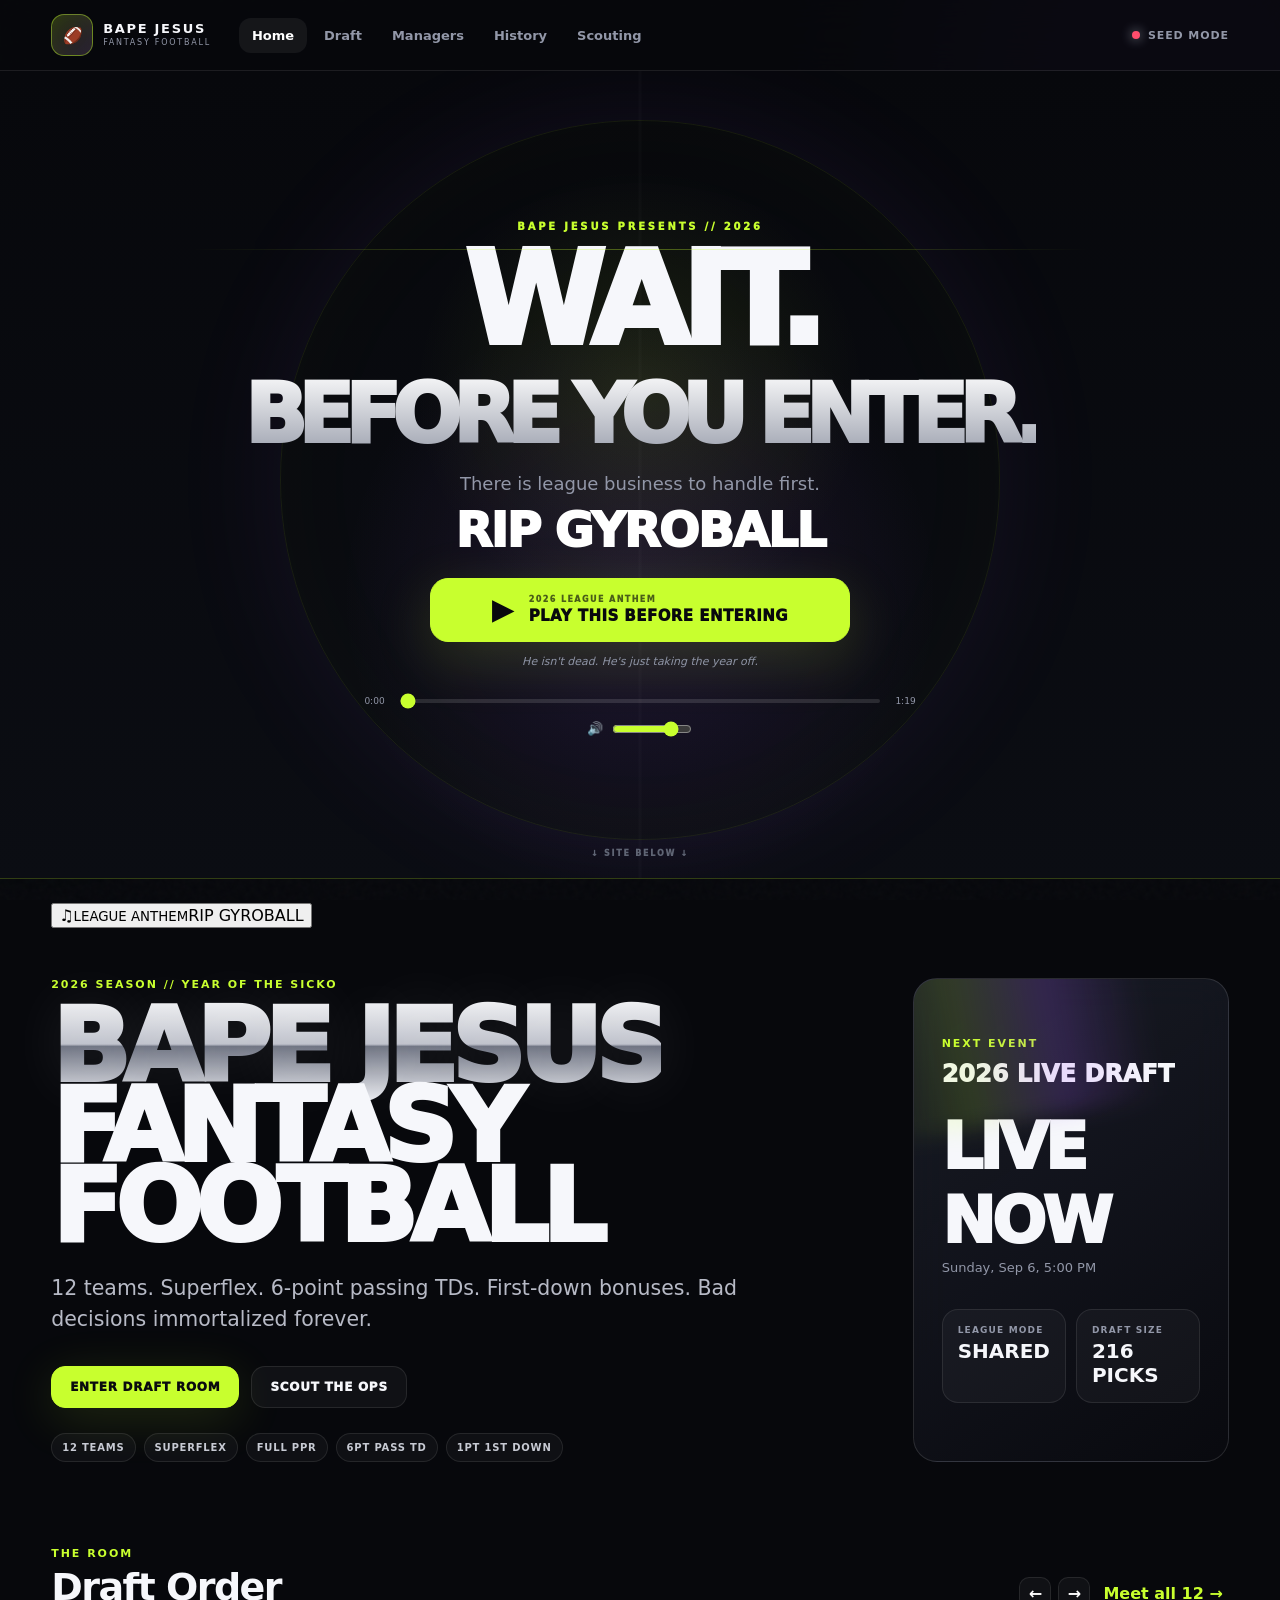
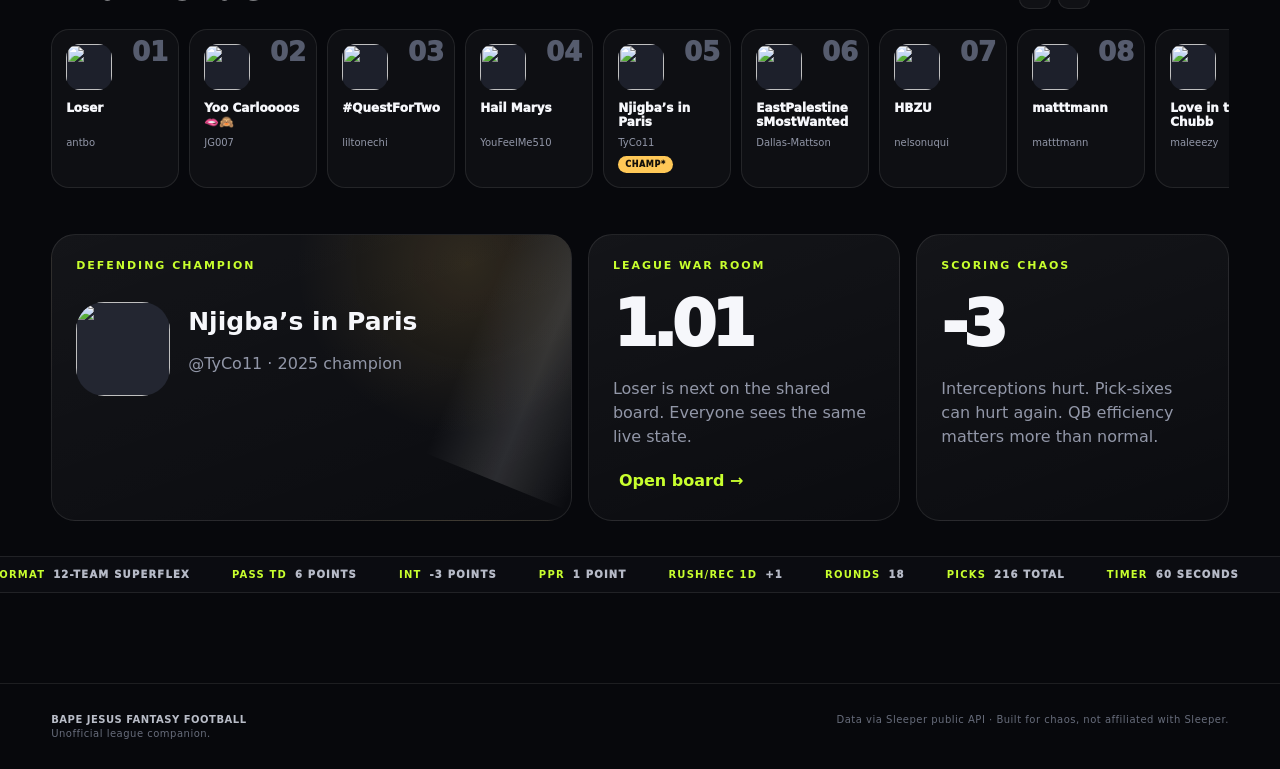
==== commit ad1c070c: "Add anthem close/reopen control and football brand mark" ====
--- a/index.html
+++ b/index.html
@@ -10,10 +10,11 @@
 </head>
 <body>
   <div class="noise" aria-hidden="true"></div><div class="orb orb-a" aria-hidden="true"></div><div class="orb orb-b" aria-hidden="true"></div>
-  <header class="topbar"><button class="brand" data-route="home" aria-label="Bape Jesus Fantasy Football home"><span class="brand-mark">BJ</span><span class="brand-copy"><b>BAPE JESUS</b><small>FANTASY FOOTBALL</small></span></button><nav class="nav" aria-label="Main navigation"><button data-route="home" class="active">Home</button><button data-route="draft">Draft</button><button data-route="managers">Managers</button><button data-route="history">History</button><button data-route="scouting">Scouting</button></nav><div class="live-pill" id="apiStatus"><span></span> Sleeper</div></header>
+  <header class="topbar"><button class="brand" data-route="home" aria-label="Bape Jesus Fantasy Football home"><span class="brand-mark brand-football" aria-hidden="true">🏈</span><span class="brand-copy"><b>BAPE JESUS</b><small>FANTASY FOOTBALL</small></span></button><nav class="nav" aria-label="Main navigation"><button data-route="home" class="active">Home</button><button data-route="draft">Draft</button><button data-route="managers">Managers</button><button data-route="history">History</button><button data-route="scouting">Scouting</button></nav><div class="live-pill" id="apiStatus"><span></span> Sleeper</div></header>
   <main>
     <section class="page active" data-page="home">
       <section class="anthem-gate" id="anthemGate" aria-label="2026 League Anthem"><div class="anthem-gate-glow" aria-hidden="true"></div><div class="anthem-gate-kicker">BAPE JESUS PRESENTS // 2026</div><h1>WAIT.<br><span>BEFORE YOU ENTER.</span></h1><p class="anthem-gate-copy">There is league business to handle first.</p><div class="anthem-song-name">RIP GYROBALL</div><button class="anthem-enter" id="anthemPlay" type="button"><span class="anthem-enter-icon">▶</span><span><small>2026 LEAGUE ANTHEM</small>PLAY THIS BEFORE ENTERING</span></button><div class="anthem-joke">He isn't dead. He's just taking the year off.</div><div class="anthem-track anthem-gate-track"><span class="anthem-time" id="anthemCurrent">0:00</span><input class="anthem-progress" id="anthemProgress" type="range" min="0" max="1" value="0" step="0.1" aria-label="Song progress"><span class="anthem-time" id="anthemDuration">1:19</span></div><label class="anthem-volume" aria-label="Volume">🔊 <input id="anthemVolume" type="range" min="0" max="1" value="0.8" step="0.05"></label><div class="anthem-scroll-cue">↓ SITE BELOW ↓</div><audio id="leagueAnthem" preload="metadata" src="./rip-gyroball-theme.mp3"></audio></section>
+      <button class="anthem-reopen" id="anthemReopen" type="button" aria-label="Bring back RIP Gyroball player"><span>♫</span><span><small>LEAGUE ANTHEM</small>RIP GYROBALL</span></button>
       <div class="hero-shell" id="leagueHome"><div class="hero-copy"><div class="eyebrow">2026 SEASON // YEAR OF THE SICKO</div><h1><span>BAPE JESUS</span><br>FANTASY FOOTBALL</h1><p class="hero-sub">12 teams. Superflex. 6-point passing TDs. First-down bonuses. Bad decisions immortalized forever.</p><div class="hero-actions"><button class="btn primary" data-route="draft">Enter Draft Room</button><button class="btn ghost" data-route="scouting">Scout the Ops</button></div><div class="format-strip"><span>12 TEAMS</span><span>SUPERFLEX</span><span>FULL PPR</span><span>6PT PASS TD</span><span>1PT 1ST DOWN</span></div></div><aside class="draft-clock-card holo-card"><div class="micro">NEXT EVENT</div><div class="clock-title">2026 LIVE DRAFT</div><div class="countdown" id="countdown">--:--:--</div><div class="clock-date" id="draftDate">Loading draft time…</div><div class="your-picks"><div><small>LEAGUE MODE</small><strong>SHARED</strong></div><div><small>DRAFT SIZE</small><strong>216 PICKS</strong></div></div></aside></div>
       <div class="section-head"><div><div class="kicker">THE ROOM</div><h2>Draft Order</h2></div><div class="order-actions"><button class="rail-btn" id="orderPrev" aria-label="Scroll draft order left">←</button><button class="rail-btn" id="orderNext" aria-label="Scroll draft order right">→</button><button class="text-btn" data-route="managers">Meet all 12 →</button></div></div><div class="draft-order-rail" id="draftOrderRail"></div><div class="dashboard-grid"><article class="feature-card champion-card" id="championCard"><div class="micro">DEFENDING CHAMPION</div><div class="feature-content"><div class="avatar-xl skeleton"></div><div><h3>Loading…</h3><p>2025 champion</p></div></div><div class="shine"></div></article><article class="stat-card"><div class="micro">LEAGUE WAR ROOM</div><div class="big-stat" id="homeWarStat">1.01</div><p id="homeWarCopy">One shared board. Focus any team without changing what anyone else can see.</p><button class="text-btn" data-route="draft">Open board →</button></article><article class="stat-card"><div class="micro">SCORING CHAOS</div><div class="big-stat">-3</div><p>Interceptions hurt. Pick-sixes can hurt again. QB efficiency matters more than normal.</p></article></div><div class="ticker-wrap" aria-label="league ticker"><div class="ticker" id="ticker"></div></div>
     </section>
@@ -22,7 +23,7 @@
     <section class="page" data-page="history"><div class="page-hero compact"><div><div class="eyebrow">RECEIPTS // FOREVER</div><h1>LEAGUE HISTORY</h1><p>Sleeper seasons are chained backward automatically. Records load straight from the league archive.</p></div><button class="btn ghost" id="loadHistory">Load / Refresh History</button></div><div class="history-loading hidden" id="historyLoading"><div class="spinner"></div><span>Digging through old group-chat crimes…</span></div><div id="historyContent"><div class="empty-state"><div class="empty-icon">⌁</div><h3>History is ready to pull.</h3><p>Hit “Load / Refresh History” and this page will walk the Sleeper previous-league chain automatically.</p></div></div></section>
     <section class="page" data-page="scouting"><div class="page-hero compact"><div><div class="eyebrow">KNOW THE ROOM</div><h1>SCOUTING REPORTS</h1><p>Prior draft behavior turned into tendencies for all 12 managers. Same intel, same access, no private view.</p></div><button class="btn ghost" id="loadScouting">Analyze Past Drafts</button></div><div class="spotlight" id="turnSpotlight"></div><div class="scout-grid" id="scoutGrid"><div class="empty-state span-all"><div class="empty-icon">◎</div><h3>No tendencies loaded yet.</h3><p>Analyze past drafts to build manager scouting cards from Sleeper’s completed draft history.</p></div></div></section>
   </main>
-  <div class="anthem-mini" id="anthemMini" aria-label="League anthem player"><button id="anthemMiniPlay" class="anthem-mini-play" type="button" aria-label="Pause RIP Gyroball">Ⅱ</button><div class="anthem-mini-copy"><small>BAPE JESUS RADIO // NOW PLAYING</small><strong>RIP GYROBALL</strong></div><div class="anthem-mini-progress"><input id="anthemMiniProgress" type="range" min="0" max="1" value="0" step="0.1" aria-label="Song progress"><span id="anthemMiniTime">0:00</span></div><button class="anthem-expand" id="anthemExpand" type="button">EXPAND ↑</button></div>
+  <div class="anthem-mini" id="anthemMini" aria-label="League anthem player"><button id="anthemMiniPlay" class="anthem-mini-play" type="button" aria-label="Pause RIP Gyroball">Ⅱ</button><div class="anthem-mini-copy"><small>BAPE JESUS RADIO // NOW PLAYING</small><strong>RIP GYROBALL</strong></div><div class="anthem-mini-progress"><input id="anthemMiniProgress" type="range" min="0" max="1" value="0" step="0.1" aria-label="Song progress"><span id="anthemMiniTime">0:00</span></div><button class="anthem-expand" id="anthemExpand" type="button">EXPAND ↑</button><button class="anthem-close" id="anthemClose" type="button" aria-label="Close anthem player">×</button></div>
   <footer><div><strong>BAPE JESUS FANTASY FOOTBALL</strong><span>Unofficial league companion.</span></div><div>Data via Sleeper public API · Built for chaos, not affiliated with Sleeper.</div></footer>
   <script src="./app-core.js"></script><script src="./app-draft.js"></script><script src="./app-history.js"></script><script src="./app-live.js"></script><script src="./app-boot.js"></script><script src="./anthem.js"></script>
 </body></html>
--- a/anthem.css
+++ b/anthem.css
@@ -1,3 +1,3 @@
-.anthem-gate{position:relative;min-height:calc(100vh - 92px);margin:-48px calc(-1 * clamp(18px,4vw,60px)) 24px;padding:clamp(60px,9vh,110px) clamp(22px,7vw,110px) 70px;display:flex;flex-direction:column;align-items:center;justify-content:center;text-align:center;overflow:hidden;border-bottom:1px solid rgba(200,255,46,.22);background:radial-gradient(circle at 50% 40%,rgba(200,255,46,.10),transparent 28%),radial-gradient(circle at 50% 65%,rgba(170,92,255,.13),transparent 36%),linear-gradient(180deg,#07080c 0%,#0b0d13 100%)}
-.anthem-gate:before,.anthem-gate:after{content:"";position:absolute;pointer-events:none}.anthem-gate:before{inset:0;background:linear-gradient(90deg,transparent 49.8%,rgba(255,255,255,.035) 50%,transparent 50.2%);opacity:.6}.anthem-gate:after{width:min(900px,90vw);height:1px;top:22%;background:linear-gradient(90deg,transparent,var(--lime),transparent);box-shadow:0 0 40px rgba(200,255,46,.35);opacity:.35}.anthem-gate-glow{position:absolute;width:min(720px,80vw);height:min(720px,80vw);border-radius:50%;border:1px solid rgba(200,255,46,.08);box-shadow:0 0 120px rgba(170,92,255,.08),inset 0 0 120px rgba(200,255,46,.025);pointer-events:none}.anthem-gate-kicker{position:relative;font-size:10px;font-weight:1000;letter-spacing:.28em;color:var(--lime);text-transform:uppercase;margin-bottom:20px}.anthem-gate h1{position:relative;margin:0;font-size:clamp(62px,10vw,155px);line-height:.76;letter-spacing:-.07em;font-weight:1000;text-transform:uppercase}.anthem-gate h1 span{font-size:.64em;background:linear-gradient(180deg,#fff,#969ba9);-webkit-background-clip:text;background-clip:text;color:transparent}.anthem-gate-copy{position:relative;color:var(--muted);font-size:clamp(14px,1.5vw,18px);margin:26px 0 8px}.anthem-song-name{position:relative;font-size:clamp(24px,4vw,48px);font-weight:1000;letter-spacing:-.04em;margin:0 0 20px;color:white}.anthem-enter{position:relative;display:flex;align-items:center;gap:16px;border:1px solid var(--lime);border-radius:18px;background:var(--lime);color:#08090d;padding:16px 24px;min-width:min(420px,90vw);justify-content:center;cursor:pointer;box-shadow:0 16px 60px rgba(200,255,46,.16);transition:.2s transform,.2s box-shadow;text-align:left;font-weight:1000}.anthem-enter:hover{transform:translateY(-3px) scale(1.01);box-shadow:0 18px 70px rgba(200,255,46,.25)}.anthem-enter-icon{font-size:27px;line-height:1}.anthem-enter>span:last-child{font-size:15px;letter-spacing:.03em}.anthem-enter small{display:block;font-size:8px;letter-spacing:.18em;opacity:.65;margin-bottom:3px}.anthem-enter.playing{background:#11141b;color:var(--lime);box-shadow:0 0 0 1px rgba(200,255,46,.12),0 16px 60px rgba(200,255,46,.08)}.anthem-joke{position:relative;margin-top:13px;color:#8e94a5;font-size:11px;font-style:italic}.anthem-gate-track{position:relative;width:min(560px,82vw);margin-top:28px}.anthem-track{display:flex;align-items:center;gap:9px}.anthem-time{font-size:9px;font-variant-numeric:tabular-nums;color:var(--muted);min-width:29px}.anthem-progress{appearance:none;width:100%;height:4px;border-radius:99px;background:rgba(255,255,255,.12);cursor:pointer;accent-color:var(--lime)}.anthem-volume{position:relative;display:flex;align-items:center;gap:7px;color:var(--muted);font-size:13px;margin-top:13px}.anthem-volume input{width:80px;accent-color:var(--lime)}.anthem-scroll-cue{position:absolute;bottom:20px;font-size:8px;font-weight:1000;letter-spacing:.22em;color:#5f6574;animation:anthemBob 1.8s ease-in-out infinite}@keyframes anthemBob{50%{transform:translateY(5px);color:#8d93a0}}
-@media(max-width:700px){.anthem-gate{min-height:calc(100svh - 72px);margin:-48px -18px 20px;padding:55px 18px 60px}.anthem-gate h1{font-size:clamp(55px,18vw,90px)}.anthem-enter{padding:15px 18px;min-width:min(360px,92vw)}.anthem-enter>span:last-child{font-size:13px}.anthem-volume{display:none}.anthem-gate-track{margin-top:22px}.anthem-joke{font-size:10px}.anthem-scroll-cue{bottom:13px}}
+.anthem-gate{position:relative;min-height:calc(100vh - 92px);margin:-48px calc(-1 * clamp(18px,4vw,60px)) 24px;padding:clamp(60px,9vh,110px) clamp(22px,7vw,110px) 70px;display:flex;flex-direction:column;align-items:center;justify-content:center;text-align:center;overflow:hidden;border-bottom:1px solid rgba(200,255,46,.22);background:radial-gradient(circle at 50% 40%,rgba(200,255,46,.10),transparent 28%),radial-gradient(circle at 50% 65%,rgba(170,92,255,.13),transparent 36%),linear-gradient(180deg,#07080c 0%,#0b0d13 100%);transition:.55s opacity,.55s transform,.55s max-height,.55s padding,.55s margin;max-height:1200px}.anthem-gate.collapsing{opacity:0;transform:translateY(-30px) scale(.985);max-height:0;min-height:0;padding-top:0;padding-bottom:0;margin-top:-48px;margin-bottom:0;border:0;pointer-events:none}.anthem-gate.dismissed{display:none}.anthem-gate:before,.anthem-gate:after{content:"";position:absolute;pointer-events:none}.anthem-gate:before{inset:0;background:linear-gradient(90deg,transparent 49.8%,rgba(255,255,255,.035) 50%,transparent 50.2%);opacity:.6}.anthem-gate:after{width:min(900px,90vw);height:1px;top:22%;background:linear-gradient(90deg,transparent,var(--lime),transparent);box-shadow:0 0 40px rgba(200,255,46,.35);opacity:.35}.anthem-gate-glow{position:absolute;width:min(720px,80vw);height:min(720px,80vw);border-radius:50%;border:1px solid rgba(200,255,46,.08);box-shadow:0 0 120px rgba(170,92,255,.08),inset 0 0 120px rgba(200,255,46,.025);pointer-events:none}.anthem-gate-kicker{position:relative;font-size:10px;font-weight:1000;letter-spacing:.28em;color:var(--lime);text-transform:uppercase;margin-bottom:20px}.anthem-gate h1{position:relative;margin:0;font-size:clamp(62px,10vw,155px);line-height:.76;letter-spacing:-.07em;font-weight:1000;text-transform:uppercase}.anthem-gate h1 span{font-size:.64em;background:linear-gradient(180deg,#fff,#969ba9);-webkit-background-clip:text;background-clip:text;color:transparent}.anthem-gate-copy{position:relative;color:var(--muted);font-size:clamp(14px,1.5vw,18px);margin:26px 0 8px}.anthem-song-name{position:relative;font-size:clamp(24px,4vw,48px);font-weight:1000;letter-spacing:-.04em;margin:0 0 20px;color:white}.anthem-enter{position:relative;display:flex;align-items:center;gap:16px;border:1px solid var(--lime);border-radius:18px;background:var(--lime);color:#08090d;padding:16px 24px;min-width:min(420px,90vw);justify-content:center;cursor:pointer;box-shadow:0 16px 60px rgba(200,255,46,.16);transition:.2s transform,.2s box-shadow;text-align:left;font-weight:1000}.anthem-enter:hover{transform:translateY(-3px) scale(1.01);box-shadow:0 18px 70px rgba(200,255,46,.25)}.anthem-enter-icon{font-size:27px;line-height:1}.anthem-enter>span:last-child{font-size:15px;letter-spacing:.03em}.anthem-enter small{display:block;font-size:8px;letter-spacing:.18em;opacity:.65;margin-bottom:3px}.anthem-enter.playing{background:#11141b;color:var(--lime)}.anthem-joke{position:relative;margin-top:13px;color:#8e94a5;font-size:11px;font-style:italic}.anthem-gate-track{position:relative;width:min(560px,82vw);margin-top:28px}.anthem-track{display:flex;align-items:center;gap:9px}.anthem-time{font-size:9px;font-variant-numeric:tabular-nums;color:var(--muted);min-width:29px}.anthem-progress{appearance:none;width:100%;height:4px;border-radius:99px;background:rgba(255,255,255,.12);cursor:pointer;accent-color:var(--lime)}.anthem-volume{position:relative;display:flex;align-items:center;gap:7px;color:var(--muted);font-size:13px;margin-top:13px}.anthem-volume input{width:80px;accent-color:var(--lime)}.anthem-scroll-cue{position:absolute;bottom:20px;font-size:8px;font-weight:1000;letter-spacing:.22em;color:#5f6574;animation:anthemBob 1.8s ease-in-out infinite}@keyframes anthemBob{50%{transform:translateY(5px);color:#8d93a0}}
+.anthem-mini{position:fixed;z-index:1000;left:50%;bottom:16px;transform:translate(-50%,130%);opacity:0;width:min(760px,calc(100vw - 28px));display:grid;grid-template-columns:auto auto minmax(120px,1fr) auto;align-items:center;gap:12px;padding:10px 12px;border:1px solid rgba(200,255,46,.32);border-radius:16px;background:rgba(9,11,16,.94);backdrop-filter:blur(18px);box-shadow:0 14px 55px rgba(0,0,0,.5),0 0 30px rgba(200,255,46,.05);transition:.4s transform,.4s opacity}.anthem-mini.visible{transform:translate(-50%,0);opacity:1}.anthem-mini-play{width:38px;height:38px;border:0;border-radius:50%;background:var(--lime);color:#08090d;font-weight:1000;cursor:pointer}.anthem-mini-copy{display:flex;flex-direction:column;min-width:120px}.anthem-mini-copy small{font-size:7px;letter-spacing:.14em;color:var(--lime);font-weight:1000}.anthem-mini-copy strong{font-size:12px;letter-spacing:.03em}.anthem-mini-progress{display:flex;align-items:center;gap:8px}.anthem-mini-progress input{width:100%;accent-color:var(--lime)}.anthem-mini-progress span{font-size:9px;color:var(--muted);min-width:30px;font-variant-numeric:tabular-nums}.anthem-expand{border:0;background:transparent;color:var(--muted);font-size:8px;font-weight:1000;letter-spacing:.12em;cursor:pointer;padding:8px}.anthem-expand:hover{color:var(--lime)}body.anthem-active{padding-bottom:76px}
+@media(max-width:700px){.anthem-gate{min-height:calc(100svh - 72px);margin:-48px -18px 20px;padding:55px 18px 60px}.anthem-gate h1{font-size:clamp(55px,18vw,90px)}.anthem-enter{padding:15px 18px;min-width:min(360px,92vw)}.anthem-enter>span:last-child{font-size:13px}.anthem-volume{display:none}.anthem-gate-track{margin-top:22px}.anthem-joke{font-size:10px}.anthem-scroll-cue{bottom:13px}.anthem-mini{grid-template-columns:auto minmax(0,1fr) auto;bottom:8px;width:calc(100vw - 16px);gap:9px}.anthem-mini-progress{display:none}.anthem-mini-copy small{font-size:6px}.anthem-expand{font-size:7px}.anthem-mini-play{width:36px;height:36px}}
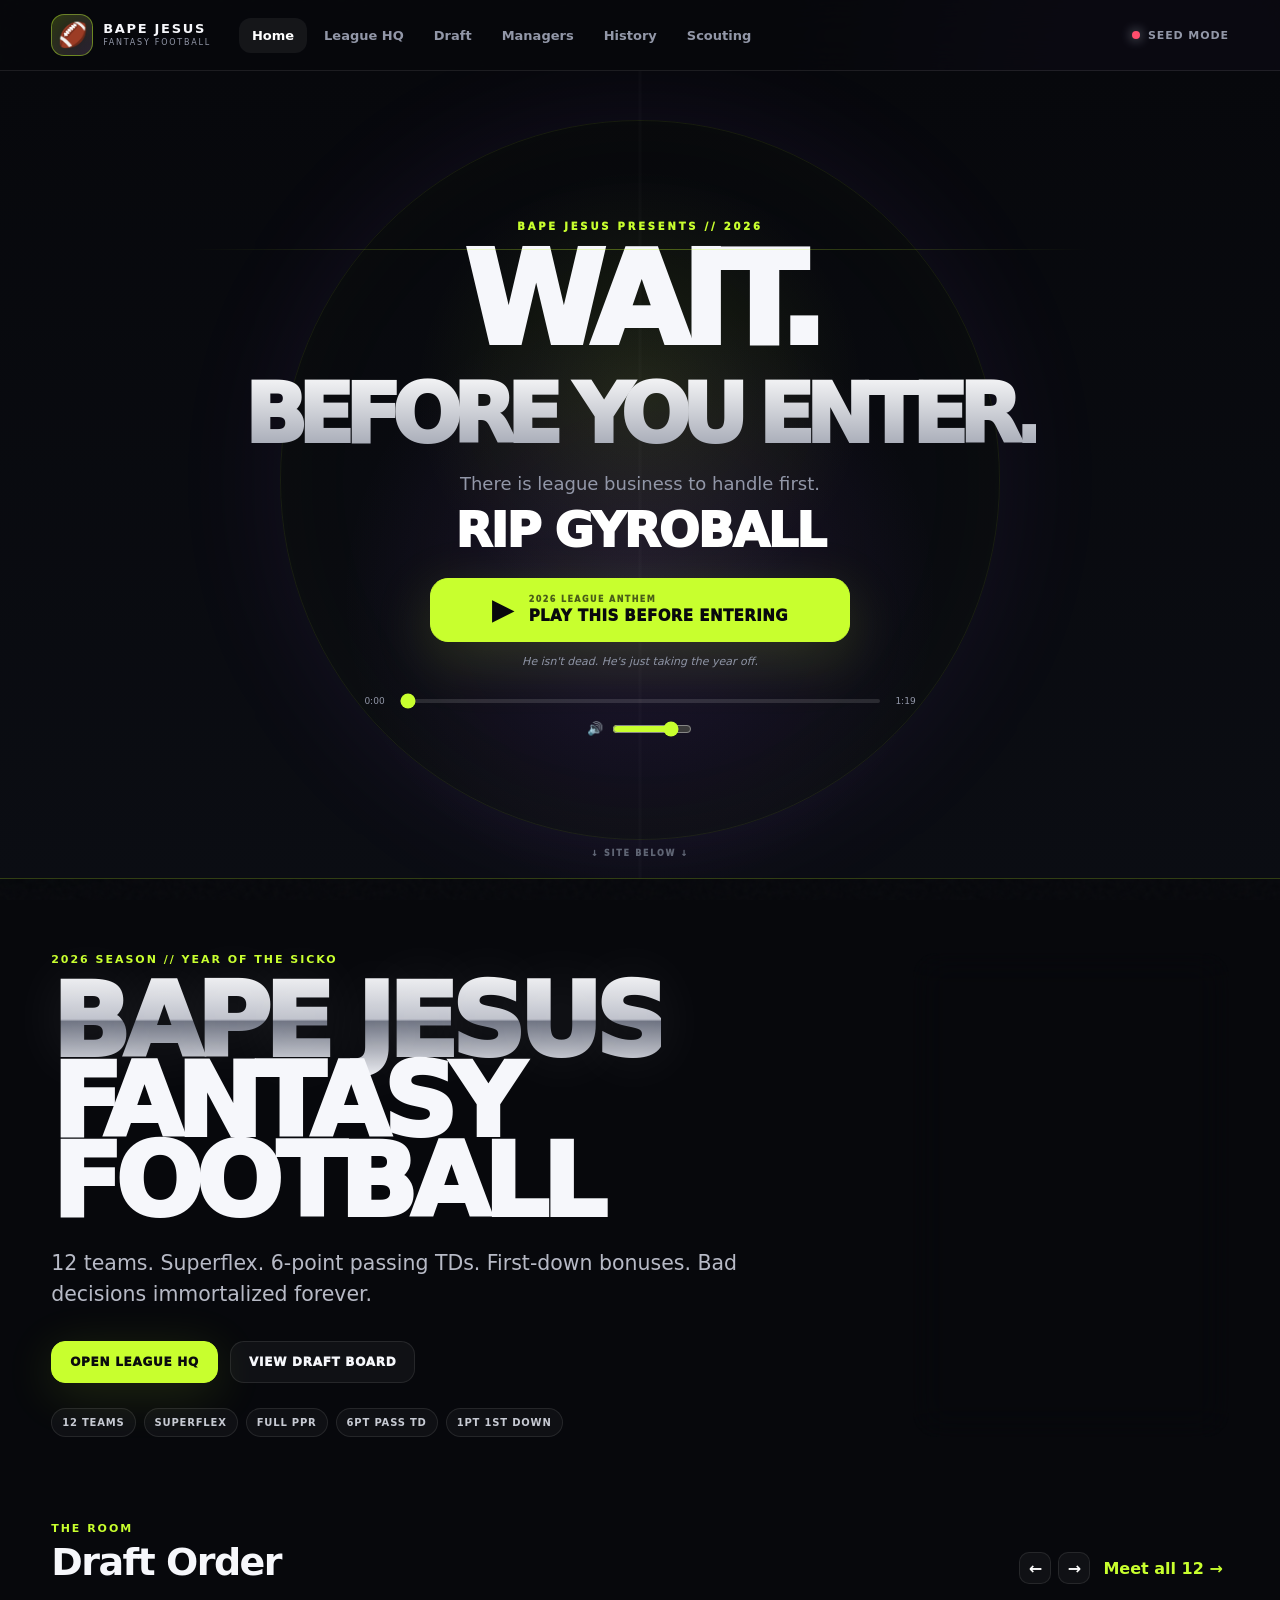
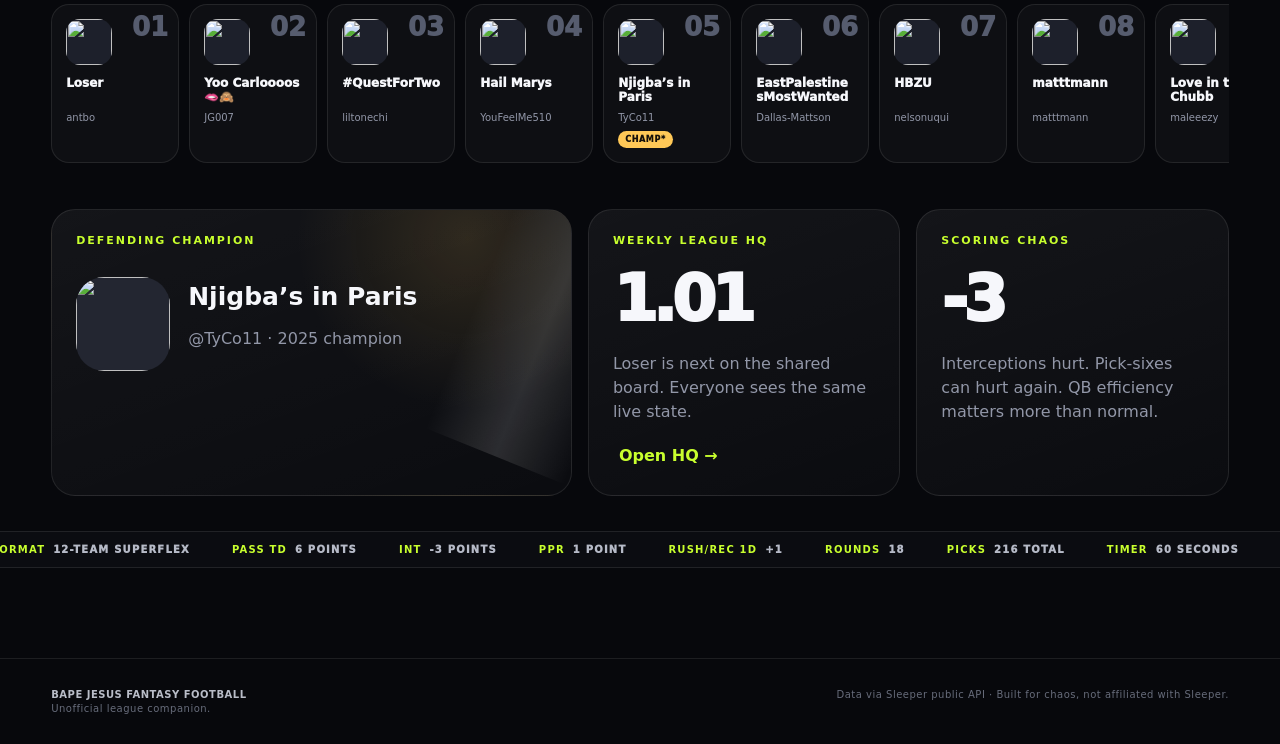
==== commit 22d5fc5c: "Make League HQ the weekly league-wide destination" ====
--- a/index.html
+++ b/index.html
@@ -6,17 +6,53 @@
   <meta name="theme-color" content="#08090d" />
   <title>Bape Jesus Fantasy Football</title>
   <meta name="description" content="Bape Jesus Fantasy Football — live draft, league history, manager scouting, and chaos." />
-  <link rel="stylesheet" href="./styles.css" /><link rel="stylesheet" href="./anthem.css" />
+  <link rel="stylesheet" href="./styles.css" /><link rel="stylesheet" href="./anthem.css" /><link rel="stylesheet" href="./weekly.css" />
 </head>
 <body>
   <div class="noise" aria-hidden="true"></div><div class="orb orb-a" aria-hidden="true"></div><div class="orb orb-b" aria-hidden="true"></div>
-  <header class="topbar"><button class="brand" data-route="home" aria-label="Bape Jesus Fantasy Football home"><span class="brand-mark brand-football" aria-hidden="true">🏈</span><span class="brand-copy"><b>BAPE JESUS</b><small>FANTASY FOOTBALL</small></span></button><nav class="nav" aria-label="Main navigation"><button data-route="home" class="active">Home</button><button data-route="draft">Draft</button><button data-route="managers">Managers</button><button data-route="history">History</button><button data-route="scouting">Scouting</button></nav><div class="live-pill" id="apiStatus"><span></span> Sleeper</div></header>
+  <header class="topbar"><button class="brand" data-route="home" aria-label="Bape Jesus Fantasy Football home"><span class="brand-mark brand-football" aria-hidden="true">🏈</span><span class="brand-copy"><b>BAPE JESUS</b><small>FANTASY FOOTBALL</small></span></button><nav class="nav" aria-label="Main navigation"><button data-route="home" class="active">Home</button><button data-route="weekly">League HQ</button><button data-route="draft">Draft</button><button data-route="managers">Managers</button><button data-route="history">History</button><button data-route="scouting">Scouting</button></nav><div class="live-pill" id="apiStatus"><span></span> Sleeper</div></header>
   <main>
     <section class="page active" data-page="home">
       <section class="anthem-gate" id="anthemGate" aria-label="2026 League Anthem"><div class="anthem-gate-glow" aria-hidden="true"></div><div class="anthem-gate-kicker">BAPE JESUS PRESENTS // 2026</div><h1>WAIT.<br><span>BEFORE YOU ENTER.</span></h1><p class="anthem-gate-copy">There is league business to handle first.</p><div class="anthem-song-name">RIP GYROBALL</div><button class="anthem-enter" id="anthemPlay" type="button"><span class="anthem-enter-icon">▶</span><span><small>2026 LEAGUE ANTHEM</small>PLAY THIS BEFORE ENTERING</span></button><div class="anthem-joke">He isn't dead. He's just taking the year off.</div><div class="anthem-track anthem-gate-track"><span class="anthem-time" id="anthemCurrent">0:00</span><input class="anthem-progress" id="anthemProgress" type="range" min="0" max="1" value="0" step="0.1" aria-label="Song progress"><span class="anthem-time" id="anthemDuration">1:19</span></div><label class="anthem-volume" aria-label="Volume">🔊 <input id="anthemVolume" type="range" min="0" max="1" value="0.8" step="0.05"></label><div class="anthem-scroll-cue">↓ SITE BELOW ↓</div><audio id="leagueAnthem" preload="metadata" src="./rip-gyroball-theme.mp3"></audio></section>
       <button class="anthem-reopen" id="anthemReopen" type="button" aria-label="Bring back RIP Gyroball player"><span>♫</span><span><small>LEAGUE ANTHEM</small>RIP GYROBALL</span></button>
-      <div class="hero-shell" id="leagueHome"><div class="hero-copy"><div class="eyebrow">2026 SEASON // YEAR OF THE SICKO</div><h1><span>BAPE JESUS</span><br>FANTASY FOOTBALL</h1><p class="hero-sub">12 teams. Superflex. 6-point passing TDs. First-down bonuses. Bad decisions immortalized forever.</p><div class="hero-actions"><button class="btn primary" data-route="draft">Enter Draft Room</button><button class="btn ghost" data-route="scouting">Scout the Ops</button></div><div class="format-strip"><span>12 TEAMS</span><span>SUPERFLEX</span><span>FULL PPR</span><span>6PT PASS TD</span><span>1PT 1ST DOWN</span></div></div><aside class="draft-clock-card holo-card"><div class="micro">NEXT EVENT</div><div class="clock-title">2026 LIVE DRAFT</div><div class="countdown" id="countdown">--:--:--</div><div class="clock-date" id="draftDate">Loading draft time…</div><div class="your-picks"><div><small>LEAGUE MODE</small><strong>SHARED</strong></div><div><small>DRAFT SIZE</small><strong>216 PICKS</strong></div></div></aside></div>
-      <div class="section-head"><div><div class="kicker">THE ROOM</div><h2>Draft Order</h2></div><div class="order-actions"><button class="rail-btn" id="orderPrev" aria-label="Scroll draft order left">←</button><button class="rail-btn" id="orderNext" aria-label="Scroll draft order right">→</button><button class="text-btn" data-route="managers">Meet all 12 →</button></div></div><div class="draft-order-rail" id="draftOrderRail"></div><div class="dashboard-grid"><article class="feature-card champion-card" id="championCard"><div class="micro">DEFENDING CHAMPION</div><div class="feature-content"><div class="avatar-xl skeleton"></div><div><h3>Loading…</h3><p>2025 champion</p></div></div><div class="shine"></div></article><article class="stat-card"><div class="micro">LEAGUE WAR ROOM</div><div class="big-stat" id="homeWarStat">1.01</div><p id="homeWarCopy">One shared board. Focus any team without changing what anyone else can see.</p><button class="text-btn" data-route="draft">Open board →</button></article><article class="stat-card"><div class="micro">SCORING CHAOS</div><div class="big-stat">-3</div><p>Interceptions hurt. Pick-sixes can hurt again. QB efficiency matters more than normal.</p></article></div><div class="ticker-wrap" aria-label="league ticker"><div class="ticker" id="ticker"></div></div>
+      <div class="hero-shell" id="leagueHome"><div class="hero-copy"><div class="eyebrow">2026 SEASON // YEAR OF THE SICKO</div><h1><span>BAPE JESUS</span><br>FANTASY FOOTBALL</h1><p class="hero-sub">12 teams. Superflex. 6-point passing TDs. First-down bonuses. Bad decisions immortalized forever.</p><div class="hero-actions"><button class="btn primary" data-route="weekly">Open League HQ</button><button class="btn ghost" data-route="draft">View Draft Board</button></div><div class="format-strip"><span>12 TEAMS</span><span>SUPERFLEX</span><span>FULL PPR</span><span>6PT PASS TD</span><span>1PT 1ST DOWN</span></div></div><aside class="draft-clock-card holo-card"><div class="micro">NEXT EVENT</div><div class="clock-title">2026 LIVE DRAFT</div><div class="countdown" id="countdown">--:--:--</div><div class="clock-date" id="draftDate">Loading draft time…</div><div class="your-picks"><div><small>LEAGUE MODE</small><strong>SHARED</strong></div><div><small>DRAFT SIZE</small><strong>216 PICKS</strong></div></div></aside></div>
+      <div class="section-head"><div><div class="kicker">THE ROOM</div><h2>Draft Order</h2></div><div class="order-actions"><button class="rail-btn" id="orderPrev" aria-label="Scroll draft order left">←</button><button class="rail-btn" id="orderNext" aria-label="Scroll draft order right">→</button><button class="text-btn" data-route="managers">Meet all 12 →</button></div></div><div class="draft-order-rail" id="draftOrderRail"></div><div class="dashboard-grid"><article class="feature-card champion-card" id="championCard"><div class="micro">DEFENDING CHAMPION</div><div class="feature-content"><div class="avatar-xl skeleton"></div><div><h3>Loading…</h3><p>2025 champion</p></div></div><div class="shine"></div></article><article class="stat-card"><div class="micro">WEEKLY LEAGUE HQ</div><div class="big-stat" id="homeWarStat">12</div><p id="homeWarCopy">Matchups, power rankings, standings, playoff race, luck, and weekly receipts for the whole league.</p><button class="text-btn" data-route="weekly">Open HQ →</button></article><article class="stat-card"><div class="micro">SCORING CHAOS</div><div class="big-stat">-3</div><p>Interceptions hurt. Pick-sixes can hurt again. QB efficiency matters more than normal.</p></article></div><div class="ticker-wrap" aria-label="league ticker"><div class="ticker" id="ticker"></div></div>
+    </section>
+    <section class="page" data-page="weekly">
+      <div class="weekly-hero">
+        <div><div class="eyebrow">LEAGUE-WIDE // SAME BOARD FOR ALL 12</div><h1>WEEKLY<br>LEAGUE HQ</h1><p>The regular-season home base: every matchup, every team, the same power formula, playoff line, luck meter, and weekly receipts. Nobody is treated as the main character.</p></div>
+        <div class="weekly-controls"><button id="weeklyPrev" type="button" aria-label="Previous week">←</button><select id="weeklyWeek" aria-label="Select week"><option>Week 1</option></select><button id="weeklyNext" type="button" aria-label="Next week">→</button><button id="weeklyRefresh" type="button">↻ SYNC</button></div>
+      </div>
+      <div class="weekly-universal-note"><b>SHARED LEAGUE VIEW</b><span>Everything here is calculated the same way for all 12 teams. Team names, records, scores, and matchups sync from Sleeper.</span></div>
+      <div class="weekly-loading hidden" id="weeklyLoading"><div class="spinner"></div><span>Syncing all 12 teams…</span></div>
+      <div class="weekly-kpis" id="weeklyKpis"></div>
+
+      <section class="weekly-section">
+        <div class="weekly-section-head"><div><div class="kicker">THE SLATE</div><h2>This Week</h2></div><p>All six matchups get equal billing. Scores switch from upcoming → live → final as Sleeper updates.</p></div>
+        <div class="weekly-matchups" id="weeklyMatchups"><div class="weekly-empty"><strong>Open League HQ to sync.</strong><span>The weekly board loads directly from Sleeper.</span></div></div>
+      </section>
+
+      <section class="weekly-section">
+        <div class="weekly-section-head"><div><div class="kicker">GROUP CHAT AMMUNITION</div><h2>Weekly Receipts</h2></div><p>High score, low score, closest game, biggest beatdown, plus season-long luck versus all-play expectation.</p></div>
+        <div class="weekly-awards" id="weeklyAwards"></div>
+      </section>
+
+      <section class="weekly-section weekly-two-col">
+        <div>
+          <div class="weekly-section-head"><div><div class="kicker">ONE FORMULA // ALL 12</div><h2>Power Board</h2></div><p id="powerFormulaNote">Activates after Week 1.</p></div>
+          <div class="power-list" id="weeklyPower"></div>
+        </div>
+        <div>
+          <div class="weekly-section-head"><div><div class="kicker">TOP SIX</div><h2>Playoff Picture</h2></div></div>
+          <div class="playoff-board" id="weeklyPlayoff"></div>
+        </div>
+      </section>
+
+      <section class="weekly-section">
+        <div class="weekly-section-head"><div><div class="kicker">THE TABLE</div><h2>Standings</h2></div><p>Current record, points for, points against, and the six-team playoff line.</p></div>
+        <div id="weeklyStandings"></div>
+      </section>
+      <div class="weekly-updated" id="weeklyUpdated">Sleeper public API</div>
     </section>
     <section class="page" data-page="draft"><div class="page-hero compact"><div><div class="eyebrow">LIVE // SLEEPER SYNC</div><h1>LEAGUE WAR ROOM</h1><p>One shared live board for all 12 managers. Focus any team; nobody gets private information.</p></div><div class="sync-card"><span id="draftSyncDot"></span><div><small>STATUS</small><strong id="draftStatus">PRE-DRAFT</strong></div><button id="refreshDraft" class="icon-btn" title="Refresh draft">↻</button></div></div><div class="war-grid"><aside class="on-deck holo-card"><div class="micro">TEAM FOCUS // OPTIONAL</div><label class="focus-label" for="teamFocus">VIEW THE BOARD AS</label><select class="focus-select" id="teamFocus"><option value="">League View — all teams equal</option></select><h3 id="nextPickLabel">CURRENT: 1.01</h3><div class="focus-note" id="focusNote">Showing the next picks across the room.</div><div class="pick-sequence" id="pickSequence"></div><div class="neighbors"><small id="trafficLabel">UP NEXT</small><div id="turnTraffic"></div></div></aside><div class="draft-board-shell"><div class="board-toolbar"><div><strong>2026 DRAFT BOARD</strong><small><span id="picksLogged">0 / 216 picks</span> · <span id="boardFocusLabel">LEAGUE VIEW</span></small></div><div class="legend"><span class="q qb"></span>QB <span class="q rb"></span>RB <span class="q wr"></span>WR <span class="q te"></span>TE</div></div><div class="draft-board" id="draftBoard"></div></div></div></section>
     <section class="page" data-page="managers"><div class="page-hero compact"><div><div class="eyebrow">12 MEN ENTER // ONE GROUP CHAT SURVIVES</div><h1>THE LEAGUE</h1><p>Current teams, Sleeper identities, avatars, and 2026 draft seats.</p></div></div><div class="manager-grid" id="managerGrid"></div></section>
@@ -25,5 +61,5 @@
   </main>
   <div class="anthem-mini" id="anthemMini" aria-label="League anthem player"><button id="anthemMiniPlay" class="anthem-mini-play" type="button" aria-label="Pause RIP Gyroball">Ⅱ</button><div class="anthem-mini-copy"><small>BAPE JESUS RADIO // NOW PLAYING</small><strong>RIP GYROBALL</strong></div><div class="anthem-mini-progress"><input id="anthemMiniProgress" type="range" min="0" max="1" value="0" step="0.1" aria-label="Song progress"><span id="anthemMiniTime">0:00</span></div><button class="anthem-expand" id="anthemExpand" type="button">EXPAND ↑</button><button class="anthem-close" id="anthemClose" type="button" aria-label="Close anthem player">×</button></div>
   <footer><div><strong>BAPE JESUS FANTASY FOOTBALL</strong><span>Unofficial league companion.</span></div><div>Data via Sleeper public API · Built for chaos, not affiliated with Sleeper.</div></footer>
-  <script src="./app-core.js"></script><script src="./app-draft.js"></script><script src="./app-history.js"></script><script src="./app-live.js"></script><script src="./app-boot.js"></script><script src="./anthem.js"></script>
+  <script src="./app-core.js"></script><script src="./app-draft.js"></script><script src="./app-history.js"></script><script src="./app-live.js"></script><script src="./app-weekly.js"></script><script src="./app-boot.js"></script><script src="./anthem.js"></script>
 </body></html>
--- a/anthem.css
+++ b/anthem.css
@@ -1,3 +1,3 @@
 .anthem-gate{position:relative;min-height:calc(100vh - 92px);margin:-48px calc(-1 * clamp(18px,4vw,60px)) 24px;padding:clamp(60px,9vh,110px) clamp(22px,7vw,110px) 70px;display:flex;flex-direction:column;align-items:center;justify-content:center;text-align:center;overflow:hidden;border-bottom:1px solid rgba(200,255,46,.22);background:radial-gradient(circle at 50% 40%,rgba(200,255,46,.10),transparent 28%),radial-gradient(circle at 50% 65%,rgba(170,92,255,.13),transparent 36%),linear-gradient(180deg,#07080c 0%,#0b0d13 100%);transition:.55s opacity,.55s transform,.55s max-height,.55s padding,.55s margin;max-height:1200px}.anthem-gate.collapsing{opacity:0;transform:translateY(-30px) scale(.985);max-height:0;min-height:0;padding-top:0;padding-bottom:0;margin-top:-48px;margin-bottom:0;border:0;pointer-events:none}.anthem-gate.dismissed{display:none}.anthem-gate:before,.anthem-gate:after{content:"";position:absolute;pointer-events:none}.anthem-gate:before{inset:0;background:linear-gradient(90deg,transparent 49.8%,rgba(255,255,255,.035) 50%,transparent 50.2%);opacity:.6}.anthem-gate:after{width:min(900px,90vw);height:1px;top:22%;background:linear-gradient(90deg,transparent,var(--lime),transparent);box-shadow:0 0 40px rgba(200,255,46,.35);opacity:.35}.anthem-gate-glow{position:absolute;width:min(720px,80vw);height:min(720px,80vw);border-radius:50%;border:1px solid rgba(200,255,46,.08);box-shadow:0 0 120px rgba(170,92,255,.08),inset 0 0 120px rgba(200,255,46,.025);pointer-events:none}.anthem-gate-kicker{position:relative;font-size:10px;font-weight:1000;letter-spacing:.28em;color:var(--lime);text-transform:uppercase;margin-bottom:20px}.anthem-gate h1{position:relative;margin:0;font-size:clamp(62px,10vw,155px);line-height:.76;letter-spacing:-.07em;font-weight:1000;text-transform:uppercase}.anthem-gate h1 span{font-size:.64em;background:linear-gradient(180deg,#fff,#969ba9);-webkit-background-clip:text;background-clip:text;color:transparent}.anthem-gate-copy{position:relative;color:var(--muted);font-size:clamp(14px,1.5vw,18px);margin:26px 0 8px}.anthem-song-name{position:relative;font-size:clamp(24px,4vw,48px);font-weight:1000;letter-spacing:-.04em;margin:0 0 20px;color:white}.anthem-enter{position:relative;display:flex;align-items:center;gap:16px;border:1px solid var(--lime);border-radius:18px;background:var(--lime);color:#08090d;padding:16px 24px;min-width:min(420px,90vw);justify-content:center;cursor:pointer;box-shadow:0 16px 60px rgba(200,255,46,.16);transition:.2s transform,.2s box-shadow;text-align:left;font-weight:1000}.anthem-enter:hover{transform:translateY(-3px) scale(1.01);box-shadow:0 18px 70px rgba(200,255,46,.25)}.anthem-enter-icon{font-size:27px;line-height:1}.anthem-enter>span:last-child{font-size:15px;letter-spacing:.03em}.anthem-enter small{display:block;font-size:8px;letter-spacing:.18em;opacity:.65;margin-bottom:3px}.anthem-enter.playing{background:#11141b;color:var(--lime)}.anthem-joke{position:relative;margin-top:13px;color:#8e94a5;font-size:11px;font-style:italic}.anthem-gate-track{position:relative;width:min(560px,82vw);margin-top:28px}.anthem-track{display:flex;align-items:center;gap:9px}.anthem-time{font-size:9px;font-variant-numeric:tabular-nums;color:var(--muted);min-width:29px}.anthem-progress{appearance:none;width:100%;height:4px;border-radius:99px;background:rgba(255,255,255,.12);cursor:pointer;accent-color:var(--lime)}.anthem-volume{position:relative;display:flex;align-items:center;gap:7px;color:var(--muted);font-size:13px;margin-top:13px}.anthem-volume input{width:80px;accent-color:var(--lime)}.anthem-scroll-cue{position:absolute;bottom:20px;font-size:8px;font-weight:1000;letter-spacing:.22em;color:#5f6574;animation:anthemBob 1.8s ease-in-out infinite}@keyframes anthemBob{50%{transform:translateY(5px);color:#8d93a0}}
-.anthem-mini{position:fixed;z-index:1000;left:50%;bottom:16px;transform:translate(-50%,130%);opacity:0;width:min(760px,calc(100vw - 28px));display:grid;grid-template-columns:auto auto minmax(120px,1fr) auto;align-items:center;gap:12px;padding:10px 12px;border:1px solid rgba(200,255,46,.32);border-radius:16px;background:rgba(9,11,16,.94);backdrop-filter:blur(18px);box-shadow:0 14px 55px rgba(0,0,0,.5),0 0 30px rgba(200,255,46,.05);transition:.4s transform,.4s opacity}.anthem-mini.visible{transform:translate(-50%,0);opacity:1}.anthem-mini-play{width:38px;height:38px;border:0;border-radius:50%;background:var(--lime);color:#08090d;font-weight:1000;cursor:pointer}.anthem-mini-copy{display:flex;flex-direction:column;min-width:120px}.anthem-mini-copy small{font-size:7px;letter-spacing:.14em;color:var(--lime);font-weight:1000}.anthem-mini-copy strong{font-size:12px;letter-spacing:.03em}.anthem-mini-progress{display:flex;align-items:center;gap:8px}.anthem-mini-progress input{width:100%;accent-color:var(--lime)}.anthem-mini-progress span{font-size:9px;color:var(--muted);min-width:30px;font-variant-numeric:tabular-nums}.anthem-expand{border:0;background:transparent;color:var(--muted);font-size:8px;font-weight:1000;letter-spacing:.12em;cursor:pointer;padding:8px}.anthem-expand:hover{color:var(--lime)}body.anthem-active{padding-bottom:76px}
-@media(max-width:700px){.anthem-gate{min-height:calc(100svh - 72px);margin:-48px -18px 20px;padding:55px 18px 60px}.anthem-gate h1{font-size:clamp(55px,18vw,90px)}.anthem-enter{padding:15px 18px;min-width:min(360px,92vw)}.anthem-enter>span:last-child{font-size:13px}.anthem-volume{display:none}.anthem-gate-track{margin-top:22px}.anthem-joke{font-size:10px}.anthem-scroll-cue{bottom:13px}.anthem-mini{grid-template-columns:auto minmax(0,1fr) auto;bottom:8px;width:calc(100vw - 16px);gap:9px}.anthem-mini-progress{display:none}.anthem-mini-copy small{font-size:6px}.anthem-expand{font-size:7px}.anthem-mini-play{width:36px;height:36px}}
+.brand-football{font-size:24px;line-height:1;display:grid;place-items:center}.anthem-mini{position:fixed;z-index:1000;left:50%;bottom:16px;transform:translate(-50%,130%);opacity:0;width:min(790px,calc(100vw - 28px));display:grid;grid-template-columns:auto auto minmax(120px,1fr) auto auto;align-items:center;gap:12px;padding:10px 12px;border:1px solid rgba(200,255,46,.32);border-radius:16px;background:rgba(9,11,16,.94);backdrop-filter:blur(18px);box-shadow:0 14px 55px rgba(0,0,0,.5),0 0 30px rgba(200,255,46,.05);transition:.4s transform,.4s opacity}.anthem-mini.visible{transform:translate(-50%,0);opacity:1}.anthem-mini-play{width:38px;height:38px;border:0;border-radius:50%;background:var(--lime);color:#08090d;font-weight:1000;cursor:pointer}.anthem-mini-copy{display:flex;flex-direction:column;min-width:120px}.anthem-mini-copy small{font-size:7px;letter-spacing:.14em;color:var(--lime);font-weight:1000}.anthem-mini-copy strong{font-size:12px;letter-spacing:.03em}.anthem-mini-progress{display:flex;align-items:center;gap:8px}.anthem-mini-progress input{width:100%;accent-color:var(--lime)}.anthem-mini-progress span{font-size:9px;color:var(--muted);min-width:30px;font-variant-numeric:tabular-nums}.anthem-expand,.anthem-close{border:0;background:transparent;color:var(--muted);font-weight:1000;cursor:pointer}.anthem-expand{font-size:8px;letter-spacing:.12em;padding:8px}.anthem-close{font-size:22px;line-height:1;padding:5px 8px}.anthem-expand:hover,.anthem-close:hover{color:var(--lime)}body.anthem-active{padding-bottom:76px}.anthem-reopen{position:fixed;z-index:900;right:0;top:42%;transform:translateX(110%);opacity:0;display:flex;align-items:center;gap:8px;border:1px solid rgba(200,255,46,.3);border-right:0;border-radius:14px 0 0 14px;background:rgba(9,11,16,.94);color:#fff;padding:10px 12px;cursor:pointer;box-shadow:0 10px 35px rgba(0,0,0,.35);transition:.3s transform,.3s opacity}.anthem-reopen.visible{transform:translateX(0);opacity:1}.anthem-reopen>span:first-child{color:var(--lime);font-size:18px}.anthem-reopen>span:last-child{display:flex;flex-direction:column;text-align:left;font-size:9px;font-weight:1000}.anthem-reopen small{font-size:6px;letter-spacing:.13em;color:var(--muted);margin-bottom:1px}
+@media(max-width:700px){.anthem-gate{min-height:calc(100svh - 72px);margin:-48px -18px 20px;padding:55px 18px 60px}.anthem-gate h1{font-size:clamp(55px,18vw,90px)}.anthem-enter{padding:15px 18px;min-width:min(360px,92vw)}.anthem-enter>span:last-child{font-size:13px}.anthem-volume{display:none}.anthem-gate-track{margin-top:22px}.anthem-joke{font-size:10px}.anthem-scroll-cue{bottom:13px}.anthem-mini{grid-template-columns:auto minmax(0,1fr) auto auto;bottom:8px;width:calc(100vw - 16px);gap:7px}.anthem-mini-progress{display:none}.anthem-mini-copy small{font-size:6px}.anthem-expand{font-size:7px}.anthem-mini-play{width:36px;height:36px}.anthem-reopen{top:auto;bottom:18px;padding:9px 10px}.anthem-reopen>span:last-child{display:none}}
--- a/weekly.css
+++ b/weekly.css
@@ -0,0 +1,16 @@
+/* === Weekly League HQ === */
+.weekly-hero{display:flex;justify-content:space-between;gap:28px;align-items:flex-end;margin-bottom:18px}.weekly-hero h1{font-size:clamp(48px,6vw,86px);line-height:.88;letter-spacing:-.06em;margin:8px 0 12px}.weekly-hero p{max-width:720px;color:var(--muted);font-size:13px;line-height:1.55}
+.weekly-controls{display:flex;gap:8px;align-items:center;flex-wrap:wrap}.weekly-controls button,.weekly-controls select{height:42px;border:1px solid var(--line);border-radius:12px;background:#11141c;color:white;font-size:10px;font-weight:950}.weekly-controls button{min-width:42px;padding:0 12px;cursor:pointer}.weekly-controls button:hover{color:var(--lime);border-color:rgba(200,255,46,.35)}.weekly-controls button:disabled{opacity:.3}.weekly-controls select{padding:0 12px}
+.weekly-universal-note{display:flex;align-items:center;gap:12px;border:1px solid rgba(200,255,46,.18);background:rgba(200,255,46,.045);border-radius:16px;padding:12px 14px;margin-bottom:14px;color:#c9ced8;font-size:10px}.weekly-universal-note b{color:var(--lime);font-size:8px;letter-spacing:.12em}
+.weekly-loading{display:flex;align-items:center;gap:11px;min-height:52px;padding:12px 0;color:var(--muted);font-size:10px}.weekly-loading.hidden{display:none}
+.weekly-kpis{display:grid;grid-template-columns:repeat(5,minmax(0,1fr));gap:10px;margin-bottom:22px}.weekly-kpi{min-height:110px;border:1px solid var(--line);border-radius:17px;background:linear-gradient(155deg,rgba(255,255,255,.045),rgba(255,255,255,.018));padding:15px;display:flex;flex-direction:column;justify-content:flex-end}.weekly-kpi small{color:var(--muted);font-size:7px;font-weight:1000;letter-spacing:.13em}.weekly-kpi strong{font-size:27px;line-height:1;letter-spacing:-.045em;margin:8px 0 5px}.weekly-kpi .kpi-team{font-size:16px}.weekly-kpi span{color:#7f8594;font-size:8px;font-weight:900}
+.weekly-section{margin-top:30px}.weekly-section-head{display:flex;align-items:end;justify-content:space-between;gap:18px;margin-bottom:13px}.weekly-section-head .kicker{color:var(--lime);font-size:8px;font-weight:1000;letter-spacing:.16em}.weekly-section-head h2{font-size:34px;letter-spacing:-.045em;margin:5px 0 0}.weekly-section-head p{max-width:560px;text-align:right;color:var(--muted);font-size:9px}
+.weekly-matchups{display:grid;grid-template-columns:repeat(3,minmax(0,1fr));gap:12px}.matchup-card{border:1px solid var(--line);border-radius:20px;background:rgba(255,255,255,.025);padding:14px}.matchup-card.live{border-color:rgba(200,255,46,.28)}.matchup-top{display:flex;justify-content:space-between;margin-bottom:10px;font-size:7px;font-weight:1000;color:#6f7483}.matchup-top b{color:var(--lime)}
+.matchup-team{display:grid;grid-template-columns:38px minmax(0,1fr) auto;align-items:center;gap:9px;padding:8px}.matchup-team img{width:38px;height:38px;border-radius:11px;object-fit:cover}.matchup-team-copy{min-width:0}.matchup-team-copy strong{display:block;font-size:11px;white-space:nowrap;overflow:hidden;text-overflow:ellipsis}.matchup-team-copy span{display:block;color:var(--muted);font-size:8px;margin-top:3px;white-space:nowrap;overflow:hidden;text-overflow:ellipsis}.matchup-score{font-size:17px;font-weight:1000}.matchup-vs{display:grid;grid-template-columns:auto 1fr auto;gap:8px;align-items:center;padding:2px 8px;color:#5e6371;font-size:7px;font-weight:1000}.matchup-vs i{height:1px;background:var(--line)}.matchup-vs em{font-style:normal}
+.weekly-awards{display:grid;grid-template-columns:repeat(3,minmax(0,1fr));gap:12px}.weekly-award{border:1px solid var(--line);border-radius:18px;padding:17px;background:rgba(255,255,255,.025);min-height:165px;display:flex;flex-direction:column}.weekly-award small{color:var(--lime);font-size:7px;font-weight:1000;letter-spacing:.13em}.weekly-award>strong{font-size:11px;margin-top:11px}.award-value{font-size:22px;font-weight:1000;line-height:1.05;margin-top:9px}.weekly-award p{color:var(--muted);font-size:9px;line-height:1.45;margin:auto 0 0}.weekly-award.good{border-color:rgba(200,255,46,.2)}.weekly-award.danger{border-color:rgba(255,77,109,.22)}.weekly-award.gold{border-color:rgba(255,200,87,.24)}.weekly-award.gold small{color:var(--gold)}.weekly-award.purple{border-color:rgba(170,92,255,.25)}.weekly-award.purple small{color:var(--purple)}
+.weekly-two-col{display:grid;grid-template-columns:minmax(0,1.2fr) minmax(360px,.8fr);gap:14px;align-items:start}.power-list{border:1px solid var(--line);border-radius:20px;overflow:hidden;background:rgba(255,255,255,.018)}.power-row{display:grid;grid-template-columns:34px 38px minmax(0,1fr) 60px 70px 60px;gap:9px;align-items:center;padding:10px 12px;border-bottom:1px solid var(--line)}.power-row:last-child{border-bottom:0}.power-rank{font-size:17px;font-weight:1000;color:#626777;text-align:center}.power-row:nth-child(-n+3) .power-rank{color:var(--lime)}.power-row img{width:38px;height:38px;border-radius:11px;object-fit:cover}.power-team{min-width:0}.power-team strong{display:block;font-size:10px;white-space:nowrap;overflow:hidden;text-overflow:ellipsis}.power-team span{display:block;color:var(--muted);font-size:8px;margin-top:3px}.power-metric{text-align:right}.power-metric small{display:block;color:#616675;font-size:6px;font-weight:1000}.power-metric strong{display:block;font-size:12px}.power-metric.lucky strong{color:var(--gold)}.power-metric.unlucky strong{color:#ff718b}
+.playoff-board{display:grid;grid-template-columns:1fr 1fr;gap:10px}.playoff-column{border:1px solid var(--line);border-radius:18px;background:rgba(255,255,255,.022);padding:13px}.playoff-column-title{font-size:7px;font-weight:1000;letter-spacing:.14em;color:var(--lime);margin-bottom:9px}.bubble-column .playoff-column-title{color:var(--gold)}.playoff-team{display:grid;grid-template-columns:20px 30px minmax(0,1fr) auto;gap:7px;align-items:center;padding:7px 2px;border-bottom:1px solid rgba(255,255,255,.05)}.playoff-team img{width:30px;height:30px;border-radius:9px;object-fit:cover}.playoff-team strong{font-size:9px;white-space:nowrap;overflow:hidden;text-overflow:ellipsis}.playoff-team em{font-style:normal;color:var(--muted);font-size:8px}.playoff-note{margin-top:10px;color:#666b78;font-size:7px}
+.weekly-table-wrap{border:1px solid var(--line);border-radius:20px;overflow:auto;background:rgba(255,255,255,.018)}.weekly-table{width:100%;border-collapse:collapse;min-width:680px}.weekly-table th,.weekly-table td{text-align:left;padding:10px 12px;border-bottom:1px solid var(--line);font-size:10px}.weekly-table th{font-size:7px;color:var(--muted);text-transform:uppercase}.weekly-table tr.playoff-in{background:rgba(200,255,46,.018)}.weekly-table tr.playoff-bubble{box-shadow:inset 3px 0 var(--gold)}.stand-team{display:flex;align-items:center;gap:9px;min-width:230px}.stand-team img{width:32px;height:32px;border-radius:9px;object-fit:cover}.stand-team span{display:flex;flex-direction:column}.stand-team small{color:var(--muted);font-size:7px}.race-tag{display:inline-flex;border:1px solid var(--line);border-radius:999px;padding:4px 7px;font-size:6px;font-weight:1000}.race-tag.in{color:var(--lime)}.race-tag.bubble{color:var(--gold)}.race-tag.out{color:#777c8a}
+.weekly-updated{margin-top:12px;text-align:right;color:#616674;font-size:7px}.weekly-empty{grid-column:1/-1;display:flex;flex-direction:column;gap:5px;border:1px dashed rgba(255,255,255,.13);border-radius:18px;padding:30px;color:var(--muted);font-size:9px}.weekly-empty strong{color:white;font-size:12px}
+@media(max-width:1100px){.weekly-kpis{grid-template-columns:repeat(3,1fr)}.weekly-matchups{grid-template-columns:repeat(2,1fr)}.weekly-two-col{grid-template-columns:1fr}.weekly-awards{grid-template-columns:repeat(2,1fr)}}
+@media(max-width:760px){.weekly-hero{align-items:flex-start;flex-direction:column}.weekly-hero h1{font-size:54px}.weekly-kpis{grid-template-columns:1fr 1fr}.weekly-matchups,.weekly-awards{grid-template-columns:1fr}.weekly-section-head{align-items:flex-start;flex-direction:column}.weekly-section-head p{text-align:left}.power-row{grid-template-columns:28px 34px minmax(0,1fr) 48px 54px}.power-metric.luck{display:none}.playoff-board{grid-template-columns:1fr}.weekly-universal-note{align-items:flex-start;flex-direction:column}}
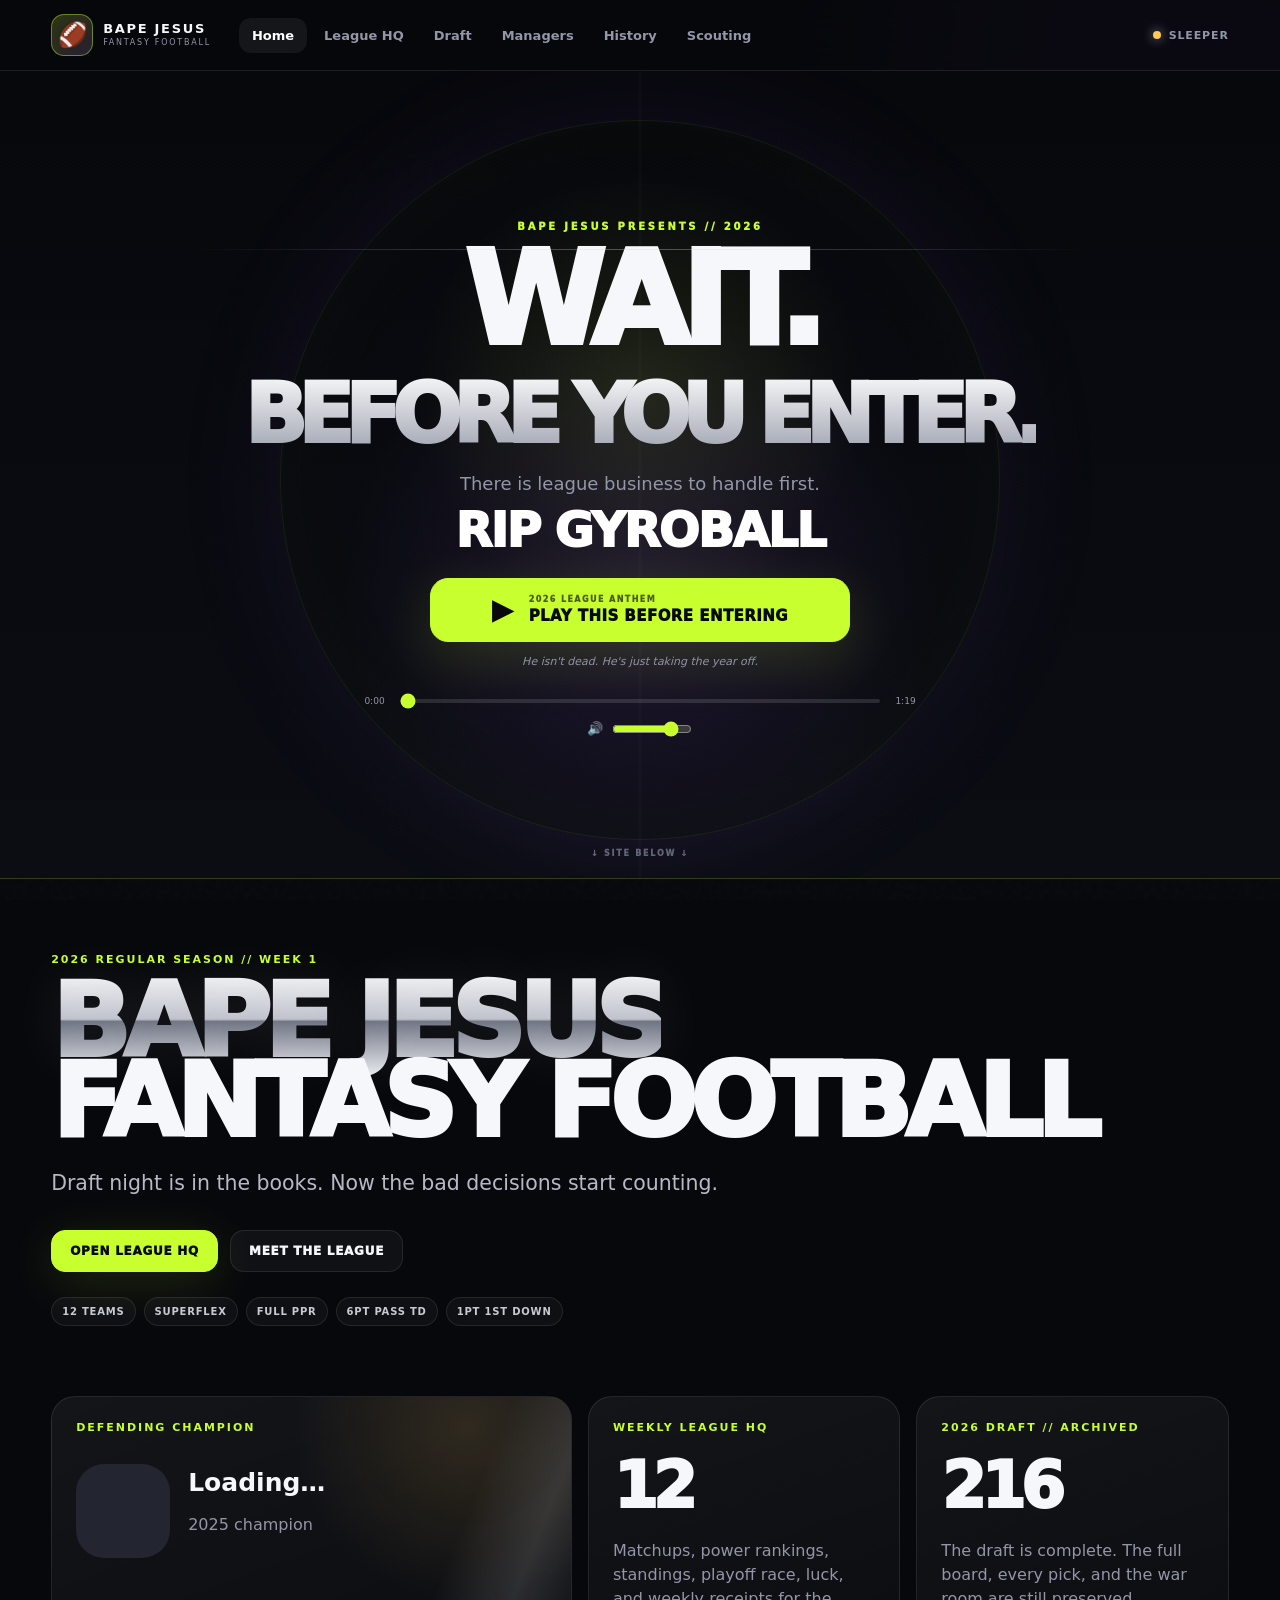
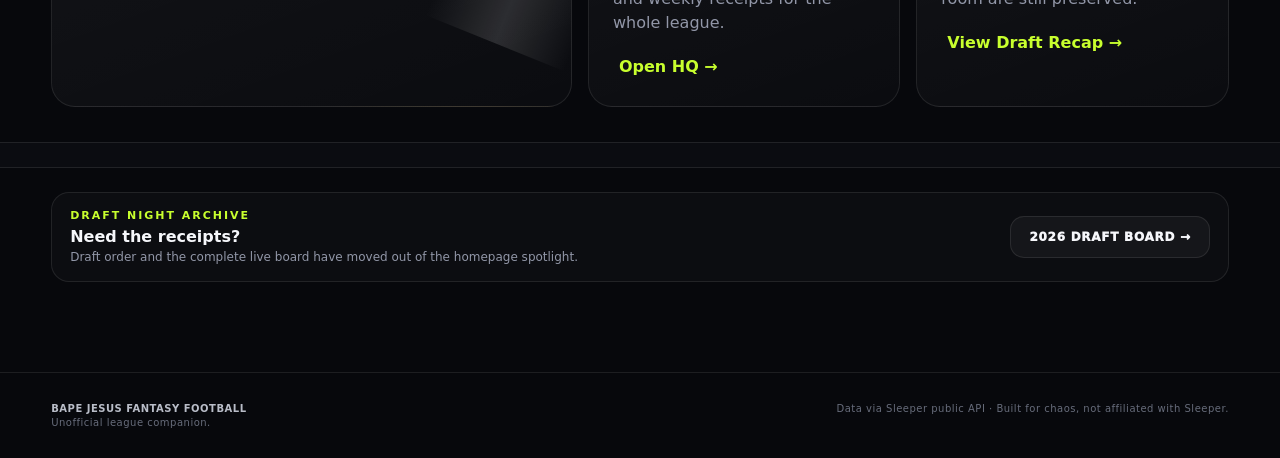
==== commit a5c76a5b: "Shift homepage from draft night to regular season" ====
--- a/index.html
+++ b/index.html
@@ -1,65 +1 @@
-<!doctype html>
-<html lang="en">
-<head>
-  <meta charset="utf-8" />
-  <meta name="viewport" content="width=device-width, initial-scale=1" />
-  <meta name="theme-color" content="#08090d" />
-  <title>Bape Jesus Fantasy Football</title>
-  <meta name="description" content="Bape Jesus Fantasy Football — live draft, league history, manager scouting, and chaos." />
-  <link rel="stylesheet" href="./styles.css" /><link rel="stylesheet" href="./anthem.css" /><link rel="stylesheet" href="./weekly.css" />
-</head>
-<body>
-  <div class="noise" aria-hidden="true"></div><div class="orb orb-a" aria-hidden="true"></div><div class="orb orb-b" aria-hidden="true"></div>
-  <header class="topbar"><button class="brand" data-route="home" aria-label="Bape Jesus Fantasy Football home"><span class="brand-mark brand-football" aria-hidden="true">🏈</span><span class="brand-copy"><b>BAPE JESUS</b><small>FANTASY FOOTBALL</small></span></button><nav class="nav" aria-label="Main navigation"><button data-route="home" class="active">Home</button><button data-route="weekly">League HQ</button><button data-route="draft">Draft</button><button data-route="managers">Managers</button><button data-route="history">History</button><button data-route="scouting">Scouting</button></nav><div class="live-pill" id="apiStatus"><span></span> Sleeper</div></header>
-  <main>
-    <section class="page active" data-page="home">
-      <section class="anthem-gate" id="anthemGate" aria-label="2026 League Anthem"><div class="anthem-gate-glow" aria-hidden="true"></div><div class="anthem-gate-kicker">BAPE JESUS PRESENTS // 2026</div><h1>WAIT.<br><span>BEFORE YOU ENTER.</span></h1><p class="anthem-gate-copy">There is league business to handle first.</p><div class="anthem-song-name">RIP GYROBALL</div><button class="anthem-enter" id="anthemPlay" type="button"><span class="anthem-enter-icon">▶</span><span><small>2026 LEAGUE ANTHEM</small>PLAY THIS BEFORE ENTERING</span></button><div class="anthem-joke">He isn't dead. He's just taking the year off.</div><div class="anthem-track anthem-gate-track"><span class="anthem-time" id="anthemCurrent">0:00</span><input class="anthem-progress" id="anthemProgress" type="range" min="0" max="1" value="0" step="0.1" aria-label="Song progress"><span class="anthem-time" id="anthemDuration">1:19</span></div><label class="anthem-volume" aria-label="Volume">🔊 <input id="anthemVolume" type="range" min="0" max="1" value="0.8" step="0.05"></label><div class="anthem-scroll-cue">↓ SITE BELOW ↓</div><audio id="leagueAnthem" preload="metadata" src="./rip-gyroball-theme.mp3"></audio></section>
-      <button class="anthem-reopen" id="anthemReopen" type="button" aria-label="Bring back RIP Gyroball player"><span>♫</span><span><small>LEAGUE ANTHEM</small>RIP GYROBALL</span></button>
-      <div class="hero-shell" id="leagueHome"><div class="hero-copy"><div class="eyebrow">2026 SEASON // YEAR OF THE SICKO</div><h1><span>BAPE JESUS</span><br>FANTASY FOOTBALL</h1><p class="hero-sub">12 teams. Superflex. 6-point passing TDs. First-down bonuses. Bad decisions immortalized forever.</p><div class="hero-actions"><button class="btn primary" data-route="weekly">Open League HQ</button><button class="btn ghost" data-route="draft">View Draft Board</button></div><div class="format-strip"><span>12 TEAMS</span><span>SUPERFLEX</span><span>FULL PPR</span><span>6PT PASS TD</span><span>1PT 1ST DOWN</span></div></div><aside class="draft-clock-card holo-card"><div class="micro">NEXT EVENT</div><div class="clock-title">2026 LIVE DRAFT</div><div class="countdown" id="countdown">--:--:--</div><div class="clock-date" id="draftDate">Loading draft time…</div><div class="your-picks"><div><small>LEAGUE MODE</small><strong>SHARED</strong></div><div><small>DRAFT SIZE</small><strong>216 PICKS</strong></div></div></aside></div>
-      <div class="section-head"><div><div class="kicker">THE ROOM</div><h2>Draft Order</h2></div><div class="order-actions"><button class="rail-btn" id="orderPrev" aria-label="Scroll draft order left">←</button><button class="rail-btn" id="orderNext" aria-label="Scroll draft order right">→</button><button class="text-btn" data-route="managers">Meet all 12 →</button></div></div><div class="draft-order-rail" id="draftOrderRail"></div><div class="dashboard-grid"><article class="feature-card champion-card" id="championCard"><div class="micro">DEFENDING CHAMPION</div><div class="feature-content"><div class="avatar-xl skeleton"></div><div><h3>Loading…</h3><p>2025 champion</p></div></div><div class="shine"></div></article><article class="stat-card"><div class="micro">WEEKLY LEAGUE HQ</div><div class="big-stat" id="homeWarStat">12</div><p id="homeWarCopy">Matchups, power rankings, standings, playoff race, luck, and weekly receipts for the whole league.</p><button class="text-btn" data-route="weekly">Open HQ →</button></article><article class="stat-card"><div class="micro">SCORING CHAOS</div><div class="big-stat">-3</div><p>Interceptions hurt. Pick-sixes can hurt again. QB efficiency matters more than normal.</p></article></div><div class="ticker-wrap" aria-label="league ticker"><div class="ticker" id="ticker"></div></div>
-    </section>
-    <section class="page" data-page="weekly">
-      <div class="weekly-hero">
-        <div><div class="eyebrow">LEAGUE-WIDE // SAME BOARD FOR ALL 12</div><h1>WEEKLY<br>LEAGUE HQ</h1><p>The regular-season home base: every matchup, every team, the same power formula, playoff line, luck meter, and weekly receipts. Nobody is treated as the main character.</p></div>
-        <div class="weekly-controls"><button id="weeklyPrev" type="button" aria-label="Previous week">←</button><select id="weeklyWeek" aria-label="Select week"><option>Week 1</option></select><button id="weeklyNext" type="button" aria-label="Next week">→</button><button id="weeklyRefresh" type="button">↻ SYNC</button></div>
-      </div>
-      <div class="weekly-universal-note"><b>SHARED LEAGUE VIEW</b><span>Everything here is calculated the same way for all 12 teams. Team names, records, scores, and matchups sync from Sleeper.</span></div>
-      <div class="weekly-loading hidden" id="weeklyLoading"><div class="spinner"></div><span>Syncing all 12 teams…</span></div>
-      <div class="weekly-kpis" id="weeklyKpis"></div>
-
-      <section class="weekly-section">
-        <div class="weekly-section-head"><div><div class="kicker">THE SLATE</div><h2>This Week</h2></div><p>All six matchups get equal billing. Scores switch from upcoming → live → final as Sleeper updates.</p></div>
-        <div class="weekly-matchups" id="weeklyMatchups"><div class="weekly-empty"><strong>Open League HQ to sync.</strong><span>The weekly board loads directly from Sleeper.</span></div></div>
-      </section>
-
-      <section class="weekly-section">
-        <div class="weekly-section-head"><div><div class="kicker">GROUP CHAT AMMUNITION</div><h2>Weekly Receipts</h2></div><p>High score, low score, closest game, biggest beatdown, plus season-long luck versus all-play expectation.</p></div>
-        <div class="weekly-awards" id="weeklyAwards"></div>
-      </section>
-
-      <section class="weekly-section weekly-two-col">
-        <div>
-          <div class="weekly-section-head"><div><div class="kicker">ONE FORMULA // ALL 12</div><h2>Power Board</h2></div><p id="powerFormulaNote">Activates after Week 1.</p></div>
-          <div class="power-list" id="weeklyPower"></div>
-        </div>
-        <div>
-          <div class="weekly-section-head"><div><div class="kicker">TOP SIX</div><h2>Playoff Picture</h2></div></div>
-          <div class="playoff-board" id="weeklyPlayoff"></div>
-        </div>
-      </section>
-
-      <section class="weekly-section">
-        <div class="weekly-section-head"><div><div class="kicker">THE TABLE</div><h2>Standings</h2></div><p>Current record, points for, points against, and the six-team playoff line.</p></div>
-        <div id="weeklyStandings"></div>
-      </section>
-      <div class="weekly-updated" id="weeklyUpdated">Sleeper public API</div>
-    </section>
-    <section class="page" data-page="draft"><div class="page-hero compact"><div><div class="eyebrow">LIVE // SLEEPER SYNC</div><h1>LEAGUE WAR ROOM</h1><p>One shared live board for all 12 managers. Focus any team; nobody gets private information.</p></div><div class="sync-card"><span id="draftSyncDot"></span><div><small>STATUS</small><strong id="draftStatus">PRE-DRAFT</strong></div><button id="refreshDraft" class="icon-btn" title="Refresh draft">↻</button></div></div><div class="war-grid"><aside class="on-deck holo-card"><div class="micro">TEAM FOCUS // OPTIONAL</div><label class="focus-label" for="teamFocus">VIEW THE BOARD AS</label><select class="focus-select" id="teamFocus"><option value="">League View — all teams equal</option></select><h3 id="nextPickLabel">CURRENT: 1.01</h3><div class="focus-note" id="focusNote">Showing the next picks across the room.</div><div class="pick-sequence" id="pickSequence"></div><div class="neighbors"><small id="trafficLabel">UP NEXT</small><div id="turnTraffic"></div></div></aside><div class="draft-board-shell"><div class="board-toolbar"><div><strong>2026 DRAFT BOARD</strong><small><span id="picksLogged">0 / 216 picks</span> · <span id="boardFocusLabel">LEAGUE VIEW</span></small></div><div class="legend"><span class="q qb"></span>QB <span class="q rb"></span>RB <span class="q wr"></span>WR <span class="q te"></span>TE</div></div><div class="draft-board" id="draftBoard"></div></div></div></section>
-    <section class="page" data-page="managers"><div class="page-hero compact"><div><div class="eyebrow">12 MEN ENTER // ONE GROUP CHAT SURVIVES</div><h1>THE LEAGUE</h1><p>Current teams, Sleeper identities, avatars, and 2026 draft seats.</p></div></div><div class="manager-grid" id="managerGrid"></div></section>
-    <section class="page" data-page="history"><div class="page-hero compact"><div><div class="eyebrow">RECEIPTS // FOREVER</div><h1>LEAGUE HISTORY</h1><p>Sleeper seasons are chained backward automatically. Records load straight from the league archive.</p></div><button class="btn ghost" id="loadHistory">Load / Refresh History</button></div><div class="history-loading hidden" id="historyLoading"><div class="spinner"></div><span>Digging through old group-chat crimes…</span></div><div id="historyContent"><div class="empty-state"><div class="empty-icon">⌁</div><h3>History is ready to pull.</h3><p>Hit “Load / Refresh History” and this page will walk the Sleeper previous-league chain automatically.</p></div></div></section>
-    <section class="page" data-page="scouting"><div class="page-hero compact"><div><div class="eyebrow">KNOW THE ROOM</div><h1>SCOUTING REPORTS</h1><p>Prior draft behavior turned into tendencies for all 12 managers. Same intel, same access, no private view.</p></div><button class="btn ghost" id="loadScouting">Analyze Past Drafts</button></div><div class="spotlight" id="turnSpotlight"></div><div class="scout-grid" id="scoutGrid"><div class="empty-state span-all"><div class="empty-icon">◎</div><h3>No tendencies loaded yet.</h3><p>Analyze past drafts to build manager scouting cards from Sleeper’s completed draft history.</p></div></div></section>
-  </main>
-  <div class="anthem-mini" id="anthemMini" aria-label="League anthem player"><button id="anthemMiniPlay" class="anthem-mini-play" type="button" aria-label="Pause RIP Gyroball">Ⅱ</button><div class="anthem-mini-copy"><small>BAPE JESUS RADIO // NOW PLAYING</small><strong>RIP GYROBALL</strong></div><div class="anthem-mini-progress"><input id="anthemMiniProgress" type="range" min="0" max="1" value="0" step="0.1" aria-label="Song progress"><span id="anthemMiniTime">0:00</span></div><button class="anthem-expand" id="anthemExpand" type="button">EXPAND ↑</button><button class="anthem-close" id="anthemClose" type="button" aria-label="Close anthem player">×</button></div>
-  <footer><div><strong>BAPE JESUS FANTASY FOOTBALL</strong><span>Unofficial league companion.</span></div><div>Data via Sleeper public API · Built for chaos, not affiliated with Sleeper.</div></footer>
-  <script src="./app-core.js"></script><script src="./app-draft.js"></script><script src="./app-history.js"></script><script src="./app-live.js"></script><script src="./app-weekly.js"></script><script src="./app-boot.js"></script><script src="./anthem.js"></script>
-</body></html>
+<!doctype html><html lang="en"><head><meta charset="utf-8"><meta name="viewport" content="width=device-width,initial-scale=1"><meta name="theme-color" content="#08090d"><title>Bape Jesus Fantasy Football</title><meta name="description" content="Bape Jesus Fantasy Football — weekly matchups, standings, league history, draft archive, and chaos."><link rel="stylesheet" href="./styles.css"><link rel="stylesheet" href="./anthem.css"><link rel="stylesheet" href="./weekly.css"></head><body><div class="noise" aria-hidden="true"></div><div class="orb orb-a" aria-hidden="true"></div><div class="orb orb-b" aria-hidden="true"></div><header class="topbar"><button class="brand" data-route="home"><span class="brand-mark brand-football">🏈</span><span class="brand-copy"><b>BAPE JESUS</b><small>FANTASY FOOTBALL</small></span></button><nav class="nav"><button data-route="home" class="active">Home</button><button data-route="weekly">League HQ</button><button data-route="draft">Draft</button><button data-route="managers">Managers</button><button data-route="history">History</button><button data-route="scouting">Scouting</button></nav><div class="live-pill" id="apiStatus"><span></span> Sleeper</div></header><main><section class="page active" data-page="home"><section class="anthem-gate" id="anthemGate"><div class="anthem-gate-glow"></div><div class="anthem-gate-kicker">BAPE JESUS PRESENTS // 2026</div><h1>WAIT.<br><span>BEFORE YOU ENTER.</span></h1><p class="anthem-gate-copy">There is league business to handle first.</p><div class="anthem-song-name">RIP GYROBALL</div><button class="anthem-enter" id="anthemPlay"><span class="anthem-enter-icon">▶</span><span><small>2026 LEAGUE ANTHEM</small>PLAY THIS BEFORE ENTERING</span></button><div class="anthem-joke">He isn't dead. He's just taking the year off.</div><div class="anthem-track anthem-gate-track"><span class="anthem-time" id="anthemCurrent">0:00</span><input class="anthem-progress" id="anthemProgress" type="range" min="0" max="1" value="0" step="0.1"><span class="anthem-time" id="anthemDuration">1:19</span></div><label class="anthem-volume">🔊 <input id="anthemVolume" type="range" min="0" max="1" value="0.8" step="0.05"></label><div class="anthem-scroll-cue">↓ SITE BELOW ↓</div><audio id="leagueAnthem" preload="metadata" src="./rip-gyroball-theme.mp3"></audio></section><button class="anthem-reopen" id="anthemReopen"><span>♫</span><span><small>LEAGUE ANTHEM</small>RIP GYROBALL</span></button><div class="hero-shell" id="leagueHome" style="grid-template-columns:1fr"><div class="hero-copy"><div class="eyebrow">2026 REGULAR SEASON // WEEK 1</div><h1><span>BAPE JESUS</span><br>FANTASY FOOTBALL</h1><p class="hero-sub">Draft night is in the books. Now the bad decisions start counting.</p><div class="hero-actions"><button class="btn primary" data-route="weekly">Open League HQ</button><button class="btn ghost" data-route="managers">Meet the League</button></div><div class="format-strip"><span>12 TEAMS</span><span>SUPERFLEX</span><span>FULL PPR</span><span>6PT PASS TD</span><span>1PT 1ST DOWN</span></div></div></div><div class="dashboard-grid"><article class="feature-card champion-card" id="championCard"><div class="micro">DEFENDING CHAMPION</div><div class="feature-content"><div class="avatar-xl skeleton"></div><div><h3>Loading…</h3><p>2025 champion</p></div></div><div class="shine"></div></article><article class="stat-card"><div class="micro">WEEKLY LEAGUE HQ</div><div class="big-stat" id="homeWarStat">12</div><p id="homeWarCopy">Matchups, power rankings, standings, playoff race, luck, and weekly receipts for the whole league.</p><button class="text-btn" data-route="weekly">Open HQ →</button></article><article class="stat-card"><div class="micro">2026 DRAFT // ARCHIVED</div><div class="big-stat">216</div><p>The draft is complete. The full board, every pick, and the war room are still preserved.</p><button class="text-btn" data-route="draft">View Draft Recap →</button></article></div><div class="ticker-wrap"><div class="ticker" id="ticker"></div></div><div style="margin-top:24px;padding:16px 18px;border:1px solid var(--line);border-radius:18px;background:rgba(255,255,255,.025);display:flex;align-items:center;justify-content:space-between;gap:16px;flex-wrap:wrap"><div><div class="micro">DRAFT NIGHT ARCHIVE</div><strong style="display:block;margin-top:5px">Need the receipts?</strong><span style="color:var(--muted);font-size:12px">Draft order and the complete live board have moved out of the homepage spotlight.</span></div><button class="btn ghost" data-route="draft">2026 Draft Board →</button></div></section><section class="page" data-page="weekly"><div class="weekly-hero"><div><div class="eyebrow">LEAGUE-WIDE // SAME BOARD FOR ALL 12</div><h1>WEEKLY<br>LEAGUE HQ</h1><p>The regular-season home base: every matchup, every team, the same power formula, playoff line, luck meter, and weekly receipts. Nobody is treated as the main character.</p></div><div class="weekly-controls"><button id="weeklyPrev">←</button><select id="weeklyWeek"><option>Week 1</option></select><button id="weeklyNext">→</button><button id="weeklyRefresh">↻ SYNC</button></div></div><div class="weekly-universal-note"><b>SHARED LEAGUE VIEW</b><span>Everything here is calculated the same way for all 12 teams. Team names, records, scores, and matchups sync from Sleeper.</span></div><div class="weekly-loading hidden" id="weeklyLoading"><div class="spinner"></div><span>Syncing all 12 teams…</span></div><div class="weekly-kpis" id="weeklyKpis"></div><section class="weekly-section"><div class="weekly-section-head"><div><div class="kicker">THE SLATE</div><h2>This Week</h2></div><p>All six matchups get equal billing. Scores switch from upcoming → live → final as Sleeper updates.</p></div><div class="weekly-matchups" id="weeklyMatchups"><div class="weekly-empty"><strong>Open League HQ to sync.</strong><span>The weekly board loads directly from Sleeper.</span></div></div></section><section class="weekly-section"><div class="weekly-section-head"><div><div class="kicker">GROUP CHAT AMMUNITION</div><h2>Weekly Receipts</h2></div><p>High score, low score, closest game, biggest beatdown, plus season-long luck versus all-play expectation.</p></div><div class="weekly-awards" id="weeklyAwards"></div></section><section class="weekly-section weekly-two-col"><div><div class="weekly-section-head"><div><div class="kicker">ONE FORMULA // ALL 12</div><h2>Power Board</h2></div><p id="powerFormulaNote">Activates after Week 1.</p></div><div class="power-list" id="weeklyPower"></div></div><div><div class="weekly-section-head"><div><div class="kicker">TOP SIX</div><h2>Playoff Picture</h2></div></div><div class="playoff-board" id="weeklyPlayoff"></div></div></section><section class="weekly-section"><div class="weekly-section-head"><div><div class="kicker">THE TABLE</div><h2>Standings</h2></div><p>Current record, points for, points against, and the six-team playoff line.</p></div><div id="weeklyStandings"></div></section><div class="weekly-updated" id="weeklyUpdated">Sleeper public API</div></section><section class="page" data-page="draft"><div class="page-hero compact"><div><div class="eyebrow">2026 // DRAFT ARCHIVE</div><h1>LEAGUE WAR ROOM</h1><p>The completed 2026 draft board. Every pick stays here for the receipts.</p></div><div class="sync-card"><span id="draftSyncDot"></span><div><small>STATUS</small><strong id="draftStatus">COMPLETE</strong></div><button id="refreshDraft" class="icon-btn">↻</button></div></div><div class="war-grid"><aside class="on-deck holo-card"><div class="micro">TEAM FOCUS // OPTIONAL</div><label class="focus-label" for="teamFocus">VIEW THE BOARD AS</label><select class="focus-select" id="teamFocus"><option value="">League View — all teams equal</option></select><h3 id="nextPickLabel">DRAFT RECAP</h3><div class="focus-note" id="focusNote">Browse the completed board by team.</div><div class="pick-sequence" id="pickSequence"></div><div class="neighbors"><small id="trafficLabel">DRAFT RECEIPTS</small><div id="turnTraffic"></div></div></aside><div class="draft-board-shell"><div class="board-toolbar"><div><strong>2026 DRAFT BOARD</strong><small><span id="picksLogged">0 / 216 picks</span> · <span id="boardFocusLabel">LEAGUE VIEW</span></small></div><div class="legend"><span class="q qb"></span>QB <span class="q rb"></span>RB <span class="q wr"></span>WR <span class="q te"></span>TE</div></div><div class="draft-board" id="draftBoard"></div></div></div></section><section class="page" data-page="managers"><div class="page-hero compact"><div><div class="eyebrow">12 MEN ENTER // ONE GROUP CHAT SURVIVES</div><h1>THE LEAGUE</h1><p>Current teams, Sleeper identities, avatars, and 2026 draft seats.</p></div></div><div class="manager-grid" id="managerGrid"></div></section><section class="page" data-page="history"><div class="page-hero compact"><div><div class="eyebrow">RECEIPTS // FOREVER</div><h1>LEAGUE HISTORY</h1><p>Sleeper seasons are chained backward automatically. Records load straight from the league archive.</p></div><button class="btn ghost" id="loadHistory">Load / Refresh History</button></div><div class="history-loading hidden" id="historyLoading"><div class="spinner"></div><span>Digging through old group-chat crimes…</span></div><div id="historyContent"><div class="empty-state"><div class="empty-icon">⌁</div><h3>History is ready to pull.</h3><p>Hit “Load / Refresh History” and this page will walk the Sleeper previous-league chain automatically.</p></div></div></section><section class="page" data-page="scouting"><div class="page-hero compact"><div><div class="eyebrow">KNOW THE ROOM</div><h1>SCOUTING REPORTS</h1><p>Prior draft behavior turned into tendencies for all 12 managers. Same intel, same access, no private view.</p></div><button class="btn ghost" id="loadScouting">Analyze Past Drafts</button></div><div class="spotlight" id="turnSpotlight"></div><div class="scout-grid" id="scoutGrid"><div class="empty-state span-all"><div class="empty-icon">◎</div><h3>No tendencies loaded yet.</h3><p>Analyze past drafts to build manager scouting cards from Sleeper’s completed draft history.</p></div></div></section></main><div class="anthem-mini" id="anthemMini"><button id="anthemMiniPlay" class="anthem-mini-play">Ⅱ</button><div class="anthem-mini-copy"><small>BAPE JESUS RADIO // NOW PLAYING</small><strong>RIP GYROBALL</strong></div><div class="anthem-mini-progress"><input id="anthemMiniProgress" type="range" min="0" max="1" value="0" step="0.1"><span id="anthemMiniTime">0:00</span></div><button class="anthem-expand" id="anthemExpand">EXPAND ↑</button><button class="anthem-close" id="anthemClose">×</button></div><footer><div><strong>BAPE JESUS FANTASY FOOTBALL</strong><span>Unofficial league companion.</span></div><div>Data via Sleeper public API · Built for chaos, not affiliated with Sleeper.</div></footer><script src="./app-core.js"></script><script src="./app-draft.js"></script><script src="./app-history.js"></script><script src="./app-live.js"></script><script src="./app-weekly.js"></script><script src="./app-boot.js"></script><script src="./anthem.js"></script></body></html>
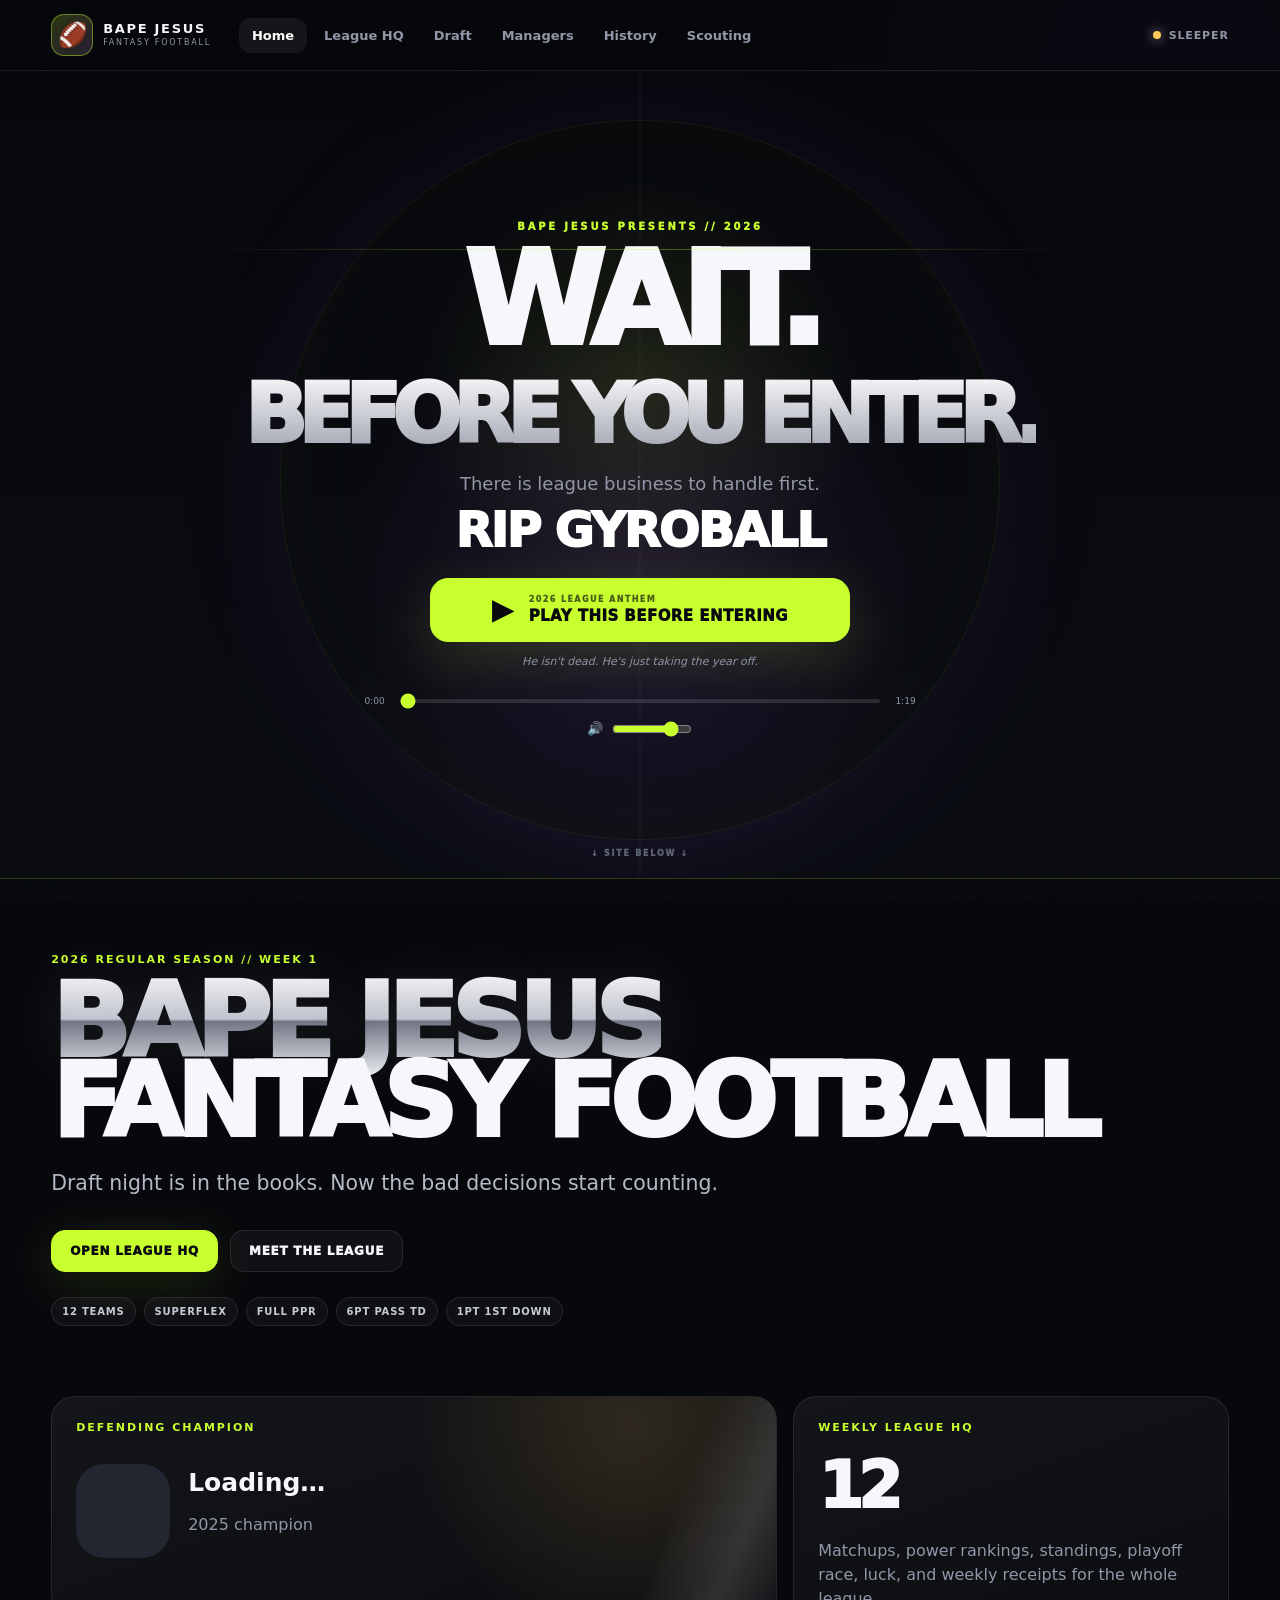
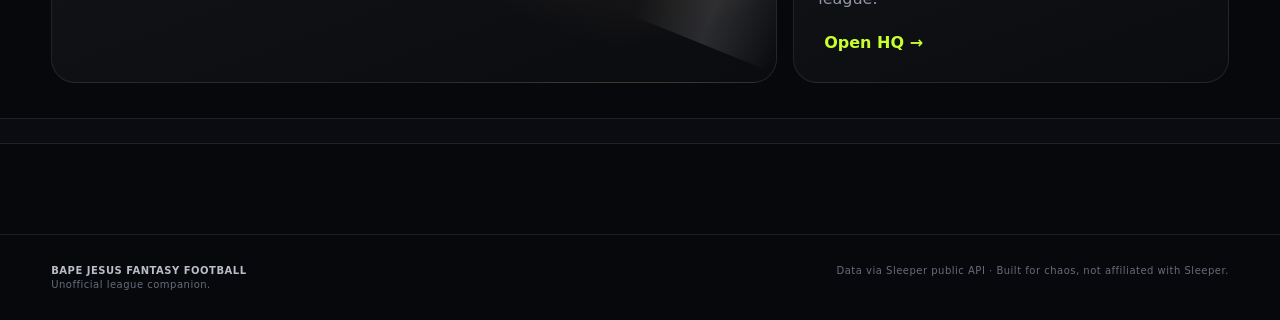
==== commit ff29a2d4: "Remove draft archive cards from homepage" ====
--- a/index.html
+++ b/index.html
@@ -1 +1 @@
-<!doctype html><html lang="en"><head><meta charset="utf-8"><meta name="viewport" content="width=device-width,initial-scale=1"><meta name="theme-color" content="#08090d"><title>Bape Jesus Fantasy Football</title><meta name="description" content="Bape Jesus Fantasy Football — weekly matchups, standings, league history, draft archive, and chaos."><link rel="stylesheet" href="./styles.css"><link rel="stylesheet" href="./anthem.css"><link rel="stylesheet" href="./weekly.css"></head><body><div class="noise" aria-hidden="true"></div><div class="orb orb-a" aria-hidden="true"></div><div class="orb orb-b" aria-hidden="true"></div><header class="topbar"><button class="brand" data-route="home"><span class="brand-mark brand-football">🏈</span><span class="brand-copy"><b>BAPE JESUS</b><small>FANTASY FOOTBALL</small></span></button><nav class="nav"><button data-route="home" class="active">Home</button><button data-route="weekly">League HQ</button><button data-route="draft">Draft</button><button data-route="managers">Managers</button><button data-route="history">History</button><button data-route="scouting">Scouting</button></nav><div class="live-pill" id="apiStatus"><span></span> Sleeper</div></header><main><section class="page active" data-page="home"><section class="anthem-gate" id="anthemGate"><div class="anthem-gate-glow"></div><div class="anthem-gate-kicker">BAPE JESUS PRESENTS // 2026</div><h1>WAIT.<br><span>BEFORE YOU ENTER.</span></h1><p class="anthem-gate-copy">There is league business to handle first.</p><div class="anthem-song-name">RIP GYROBALL</div><button class="anthem-enter" id="anthemPlay"><span class="anthem-enter-icon">▶</span><span><small>2026 LEAGUE ANTHEM</small>PLAY THIS BEFORE ENTERING</span></button><div class="anthem-joke">He isn't dead. He's just taking the year off.</div><div class="anthem-track anthem-gate-track"><span class="anthem-time" id="anthemCurrent">0:00</span><input class="anthem-progress" id="anthemProgress" type="range" min="0" max="1" value="0" step="0.1"><span class="anthem-time" id="anthemDuration">1:19</span></div><label class="anthem-volume">🔊 <input id="anthemVolume" type="range" min="0" max="1" value="0.8" step="0.05"></label><div class="anthem-scroll-cue">↓ SITE BELOW ↓</div><audio id="leagueAnthem" preload="metadata" src="./rip-gyroball-theme.mp3"></audio></section><button class="anthem-reopen" id="anthemReopen"><span>♫</span><span><small>LEAGUE ANTHEM</small>RIP GYROBALL</span></button><div class="hero-shell" id="leagueHome" style="grid-template-columns:1fr"><div class="hero-copy"><div class="eyebrow">2026 REGULAR SEASON // WEEK 1</div><h1><span>BAPE JESUS</span><br>FANTASY FOOTBALL</h1><p class="hero-sub">Draft night is in the books. Now the bad decisions start counting.</p><div class="hero-actions"><button class="btn primary" data-route="weekly">Open League HQ</button><button class="btn ghost" data-route="managers">Meet the League</button></div><div class="format-strip"><span>12 TEAMS</span><span>SUPERFLEX</span><span>FULL PPR</span><span>6PT PASS TD</span><span>1PT 1ST DOWN</span></div></div></div><div class="dashboard-grid"><article class="feature-card champion-card" id="championCard"><div class="micro">DEFENDING CHAMPION</div><div class="feature-content"><div class="avatar-xl skeleton"></div><div><h3>Loading…</h3><p>2025 champion</p></div></div><div class="shine"></div></article><article class="stat-card"><div class="micro">WEEKLY LEAGUE HQ</div><div class="big-stat" id="homeWarStat">12</div><p id="homeWarCopy">Matchups, power rankings, standings, playoff race, luck, and weekly receipts for the whole league.</p><button class="text-btn" data-route="weekly">Open HQ →</button></article><article class="stat-card"><div class="micro">2026 DRAFT // ARCHIVED</div><div class="big-stat">216</div><p>The draft is complete. The full board, every pick, and the war room are still preserved.</p><button class="text-btn" data-route="draft">View Draft Recap →</button></article></div><div class="ticker-wrap"><div class="ticker" id="ticker"></div></div><div style="margin-top:24px;padding:16px 18px;border:1px solid var(--line);border-radius:18px;background:rgba(255,255,255,.025);display:flex;align-items:center;justify-content:space-between;gap:16px;flex-wrap:wrap"><div><div class="micro">DRAFT NIGHT ARCHIVE</div><strong style="display:block;margin-top:5px">Need the receipts?</strong><span style="color:var(--muted);font-size:12px">Draft order and the complete live board have moved out of the homepage spotlight.</span></div><button class="btn ghost" data-route="draft">2026 Draft Board →</button></div></section><section class="page" data-page="weekly"><div class="weekly-hero"><div><div class="eyebrow">LEAGUE-WIDE // SAME BOARD FOR ALL 12</div><h1>WEEKLY<br>LEAGUE HQ</h1><p>The regular-season home base: every matchup, every team, the same power formula, playoff line, luck meter, and weekly receipts. Nobody is treated as the main character.</p></div><div class="weekly-controls"><button id="weeklyPrev">←</button><select id="weeklyWeek"><option>Week 1</option></select><button id="weeklyNext">→</button><button id="weeklyRefresh">↻ SYNC</button></div></div><div class="weekly-universal-note"><b>SHARED LEAGUE VIEW</b><span>Everything here is calculated the same way for all 12 teams. Team names, records, scores, and matchups sync from Sleeper.</span></div><div class="weekly-loading hidden" id="weeklyLoading"><div class="spinner"></div><span>Syncing all 12 teams…</span></div><div class="weekly-kpis" id="weeklyKpis"></div><section class="weekly-section"><div class="weekly-section-head"><div><div class="kicker">THE SLATE</div><h2>This Week</h2></div><p>All six matchups get equal billing. Scores switch from upcoming → live → final as Sleeper updates.</p></div><div class="weekly-matchups" id="weeklyMatchups"><div class="weekly-empty"><strong>Open League HQ to sync.</strong><span>The weekly board loads directly from Sleeper.</span></div></div></section><section class="weekly-section"><div class="weekly-section-head"><div><div class="kicker">GROUP CHAT AMMUNITION</div><h2>Weekly Receipts</h2></div><p>High score, low score, closest game, biggest beatdown, plus season-long luck versus all-play expectation.</p></div><div class="weekly-awards" id="weeklyAwards"></div></section><section class="weekly-section weekly-two-col"><div><div class="weekly-section-head"><div><div class="kicker">ONE FORMULA // ALL 12</div><h2>Power Board</h2></div><p id="powerFormulaNote">Activates after Week 1.</p></div><div class="power-list" id="weeklyPower"></div></div><div><div class="weekly-section-head"><div><div class="kicker">TOP SIX</div><h2>Playoff Picture</h2></div></div><div class="playoff-board" id="weeklyPlayoff"></div></div></section><section class="weekly-section"><div class="weekly-section-head"><div><div class="kicker">THE TABLE</div><h2>Standings</h2></div><p>Current record, points for, points against, and the six-team playoff line.</p></div><div id="weeklyStandings"></div></section><div class="weekly-updated" id="weeklyUpdated">Sleeper public API</div></section><section class="page" data-page="draft"><div class="page-hero compact"><div><div class="eyebrow">2026 // DRAFT ARCHIVE</div><h1>LEAGUE WAR ROOM</h1><p>The completed 2026 draft board. Every pick stays here for the receipts.</p></div><div class="sync-card"><span id="draftSyncDot"></span><div><small>STATUS</small><strong id="draftStatus">COMPLETE</strong></div><button id="refreshDraft" class="icon-btn">↻</button></div></div><div class="war-grid"><aside class="on-deck holo-card"><div class="micro">TEAM FOCUS // OPTIONAL</div><label class="focus-label" for="teamFocus">VIEW THE BOARD AS</label><select class="focus-select" id="teamFocus"><option value="">League View — all teams equal</option></select><h3 id="nextPickLabel">DRAFT RECAP</h3><div class="focus-note" id="focusNote">Browse the completed board by team.</div><div class="pick-sequence" id="pickSequence"></div><div class="neighbors"><small id="trafficLabel">DRAFT RECEIPTS</small><div id="turnTraffic"></div></div></aside><div class="draft-board-shell"><div class="board-toolbar"><div><strong>2026 DRAFT BOARD</strong><small><span id="picksLogged">0 / 216 picks</span> · <span id="boardFocusLabel">LEAGUE VIEW</span></small></div><div class="legend"><span class="q qb"></span>QB <span class="q rb"></span>RB <span class="q wr"></span>WR <span class="q te"></span>TE</div></div><div class="draft-board" id="draftBoard"></div></div></div></section><section class="page" data-page="managers"><div class="page-hero compact"><div><div class="eyebrow">12 MEN ENTER // ONE GROUP CHAT SURVIVES</div><h1>THE LEAGUE</h1><p>Current teams, Sleeper identities, avatars, and 2026 draft seats.</p></div></div><div class="manager-grid" id="managerGrid"></div></section><section class="page" data-page="history"><div class="page-hero compact"><div><div class="eyebrow">RECEIPTS // FOREVER</div><h1>LEAGUE HISTORY</h1><p>Sleeper seasons are chained backward automatically. Records load straight from the league archive.</p></div><button class="btn ghost" id="loadHistory">Load / Refresh History</button></div><div class="history-loading hidden" id="historyLoading"><div class="spinner"></div><span>Digging through old group-chat crimes…</span></div><div id="historyContent"><div class="empty-state"><div class="empty-icon">⌁</div><h3>History is ready to pull.</h3><p>Hit “Load / Refresh History” and this page will walk the Sleeper previous-league chain automatically.</p></div></div></section><section class="page" data-page="scouting"><div class="page-hero compact"><div><div class="eyebrow">KNOW THE ROOM</div><h1>SCOUTING REPORTS</h1><p>Prior draft behavior turned into tendencies for all 12 managers. Same intel, same access, no private view.</p></div><button class="btn ghost" id="loadScouting">Analyze Past Drafts</button></div><div class="spotlight" id="turnSpotlight"></div><div class="scout-grid" id="scoutGrid"><div class="empty-state span-all"><div class="empty-icon">◎</div><h3>No tendencies loaded yet.</h3><p>Analyze past drafts to build manager scouting cards from Sleeper’s completed draft history.</p></div></div></section></main><div class="anthem-mini" id="anthemMini"><button id="anthemMiniPlay" class="anthem-mini-play">Ⅱ</button><div class="anthem-mini-copy"><small>BAPE JESUS RADIO // NOW PLAYING</small><strong>RIP GYROBALL</strong></div><div class="anthem-mini-progress"><input id="anthemMiniProgress" type="range" min="0" max="1" value="0" step="0.1"><span id="anthemMiniTime">0:00</span></div><button class="anthem-expand" id="anthemExpand">EXPAND ↑</button><button class="anthem-close" id="anthemClose">×</button></div><footer><div><strong>BAPE JESUS FANTASY FOOTBALL</strong><span>Unofficial league companion.</span></div><div>Data via Sleeper public API · Built for chaos, not affiliated with Sleeper.</div></footer><script src="./app-core.js"></script><script src="./app-draft.js"></script><script src="./app-history.js"></script><script src="./app-live.js"></script><script src="./app-weekly.js"></script><script src="./app-boot.js"></script><script src="./anthem.js"></script></body></html>+<!doctype html><html lang="en"><head><meta charset="utf-8"><meta name="viewport" content="width=device-width,initial-scale=1"><meta name="theme-color" content="#08090d"><title>Bape Jesus Fantasy Football</title><meta name="description" content="Bape Jesus Fantasy Football — weekly matchups, standings, league history, draft archive, and chaos."><link rel="stylesheet" href="./styles.css"><link rel="stylesheet" href="./anthem.css"><link rel="stylesheet" href="./weekly.css"></head><body><div class="noise" aria-hidden="true"></div><div class="orb orb-a" aria-hidden="true"></div><div class="orb orb-b" aria-hidden="true"></div><header class="topbar"><button class="brand" data-route="home"><span class="brand-mark brand-football">🏈</span><span class="brand-copy"><b>BAPE JESUS</b><small>FANTASY FOOTBALL</small></span></button><nav class="nav"><button data-route="home" class="active">Home</button><button data-route="weekly">League HQ</button><button data-route="draft">Draft</button><button data-route="managers">Managers</button><button data-route="history">History</button><button data-route="scouting">Scouting</button></nav><div class="live-pill" id="apiStatus"><span></span> Sleeper</div></header><main><section class="page active" data-page="home"><section class="anthem-gate" id="anthemGate"><div class="anthem-gate-glow"></div><div class="anthem-gate-kicker">BAPE JESUS PRESENTS // 2026</div><h1>WAIT.<br><span>BEFORE YOU ENTER.</span></h1><p class="anthem-gate-copy">There is league business to handle first.</p><div class="anthem-song-name">RIP GYROBALL</div><button class="anthem-enter" id="anthemPlay"><span class="anthem-enter-icon">▶</span><span><small>2026 LEAGUE ANTHEM</small>PLAY THIS BEFORE ENTERING</span></button><div class="anthem-joke">He isn't dead. He's just taking the year off.</div><div class="anthem-track anthem-gate-track"><span class="anthem-time" id="anthemCurrent">0:00</span><input class="anthem-progress" id="anthemProgress" type="range" min="0" max="1" value="0" step="0.1"><span class="anthem-time" id="anthemDuration">1:19</span></div><label class="anthem-volume">🔊 <input id="anthemVolume" type="range" min="0" max="1" value="0.8" step="0.05"></label><div class="anthem-scroll-cue">↓ SITE BELOW ↓</div><audio id="leagueAnthem" preload="metadata" src="./rip-gyroball-theme.mp3"></audio></section><button class="anthem-reopen" id="anthemReopen"><span>♫</span><span><small>LEAGUE ANTHEM</small>RIP GYROBALL</span></button><div class="hero-shell" id="leagueHome" style="grid-template-columns:1fr"><div class="hero-copy"><div class="eyebrow">2026 REGULAR SEASON // WEEK 1</div><h1><span>BAPE JESUS</span><br>FANTASY FOOTBALL</h1><p class="hero-sub">Draft night is in the books. Now the bad decisions start counting.</p><div class="hero-actions"><button class="btn primary" data-route="weekly">Open League HQ</button><button class="btn ghost" data-route="managers">Meet the League</button></div><div class="format-strip"><span>12 TEAMS</span><span>SUPERFLEX</span><span>FULL PPR</span><span>6PT PASS TD</span><span>1PT 1ST DOWN</span></div></div></div><div class="dashboard-grid" style="grid-template-columns:1.25fr .75fr"><article class="feature-card champion-card" id="championCard"><div class="micro">DEFENDING CHAMPION</div><div class="feature-content"><div class="avatar-xl skeleton"></div><div><h3>Loading…</h3><p>2025 champion</p></div></div><div class="shine"></div></article><article class="stat-card"><div class="micro">WEEKLY LEAGUE HQ</div><div class="big-stat" id="homeWarStat">12</div><p id="homeWarCopy">Matchups, power rankings, standings, playoff race, luck, and weekly receipts for the whole league.</p><button class="text-btn" data-route="weekly">Open HQ →</button></article></div><div class="ticker-wrap"><div class="ticker" id="ticker"></div></div></section><section class="page" data-page="weekly"><div class="weekly-hero"><div><div class="eyebrow">LEAGUE-WIDE // SAME BOARD FOR ALL 12</div><h1>WEEKLY<br>LEAGUE HQ</h1><p>The regular-season home base: every matchup, every team, the same power formula, playoff line, luck meter, and weekly receipts. Nobody is treated as the main character.</p></div><div class="weekly-controls"><button id="weeklyPrev">←</button><select id="weeklyWeek"><option>Week 1</option></select><button id="weeklyNext">→</button><button id="weeklyRefresh">↻ SYNC</button></div></div><div class="weekly-universal-note"><b>SHARED LEAGUE VIEW</b><span>Everything here is calculated the same way for all 12 teams. Team names, records, scores, and matchups sync from Sleeper.</span></div><div class="weekly-loading hidden" id="weeklyLoading"><div class="spinner"></div><span>Syncing all 12 teams…</span></div><div class="weekly-kpis" id="weeklyKpis"></div><section class="weekly-section"><div class="weekly-section-head"><div><div class="kicker">THE SLATE</div><h2>This Week</h2></div><p>All six matchups get equal billing. Scores switch from upcoming → live → final as Sleeper updates.</p></div><div class="weekly-matchups" id="weeklyMatchups"><div class="weekly-empty"><strong>Open League HQ to sync.</strong><span>The weekly board loads directly from Sleeper.</span></div></div></section><section class="weekly-section"><div class="weekly-section-head"><div><div class="kicker">GROUP CHAT AMMUNITION</div><h2>Weekly Receipts</h2></div><p>High score, low score, closest game, biggest beatdown, plus season-long luck versus all-play expectation.</p></div><div class="weekly-awards" id="weeklyAwards"></div></section><section class="weekly-section weekly-two-col"><div><div class="weekly-section-head"><div><div class="kicker">ONE FORMULA // ALL 12</div><h2>Power Board</h2></div><p id="powerFormulaNote">Activates after Week 1.</p></div><div class="power-list" id="weeklyPower"></div></div><div><div class="weekly-section-head"><div><div class="kicker">TOP SIX</div><h2>Playoff Picture</h2></div></div><div class="playoff-board" id="weeklyPlayoff"></div></div></section><section class="weekly-section"><div class="weekly-section-head"><div><div class="kicker">THE TABLE</div><h2>Standings</h2></div><p>Current record, points for, points against, and the six-team playoff line.</p></div><div id="weeklyStandings"></div></section><div class="weekly-updated" id="weeklyUpdated">Sleeper public API</div></section><section class="page" data-page="draft"><div class="page-hero compact"><div><div class="eyebrow">2026 // DRAFT ARCHIVE</div><h1>LEAGUE WAR ROOM</h1><p>The completed 2026 draft board. Every pick stays here for the receipts.</p></div><div class="sync-card"><span id="draftSyncDot"></span><div><small>STATUS</small><strong id="draftStatus">COMPLETE</strong></div><button id="refreshDraft" class="icon-btn">↻</button></div></div><div class="war-grid"><aside class="on-deck holo-card"><div class="micro">TEAM FOCUS // OPTIONAL</div><label class="focus-label" for="teamFocus">VIEW THE BOARD AS</label><select class="focus-select" id="teamFocus"><option value="">League View — all teams equal</option></select><h3 id="nextPickLabel">DRAFT RECAP</h3><div class="focus-note" id="focusNote">Browse the completed board by team.</div><div class="pick-sequence" id="pickSequence"></div><div class="neighbors"><small id="trafficLabel">DRAFT RECEIPTS</small><div id="turnTraffic"></div></div></aside><div class="draft-board-shell"><div class="board-toolbar"><div><strong>2026 DRAFT BOARD</strong><small><span id="picksLogged">0 / 216 picks</span> · <span id="boardFocusLabel">LEAGUE VIEW</span></small></div><div class="legend"><span class="q qb"></span>QB <span class="q rb"></span>RB <span class="q wr"></span>WR <span class="q te"></span>TE</div></div><div class="draft-board" id="draftBoard"></div></div></div></section><section class="page" data-page="managers"><div class="page-hero compact"><div><div class="eyebrow">12 MEN ENTER // ONE GROUP CHAT SURVIVES</div><h1>THE LEAGUE</h1><p>Current teams, Sleeper identities, avatars, and 2026 draft seats.</p></div></div><div class="manager-grid" id="managerGrid"></div></section><section class="page" data-page="history"><div class="page-hero compact"><div><div class="eyebrow">RECEIPTS // FOREVER</div><h1>LEAGUE HISTORY</h1><p>Sleeper seasons are chained backward automatically. Records load straight from the league archive.</p></div><button class="btn ghost" id="loadHistory">Load / Refresh History</button></div><div class="history-loading hidden" id="historyLoading"><div class="spinner"></div><span>Digging through old group-chat crimes…</span></div><div id="historyContent"><div class="empty-state"><div class="empty-icon">⌁</div><h3>History is ready to pull.</h3><p>Hit “Load / Refresh History” and this page will walk the Sleeper previous-league chain automatically.</p></div></div></section><section class="page" data-page="scouting"><div class="page-hero compact"><div><div class="eyebrow">KNOW THE ROOM</div><h1>SCOUTING REPORTS</h1><p>Prior draft behavior turned into tendencies for all 12 managers. Same intel, same access, no private view.</p></div><button class="btn ghost" id="loadScouting">Analyze Past Drafts</button></div><div class="spotlight" id="turnSpotlight"></div><div class="scout-grid" id="scoutGrid"><div class="empty-state span-all"><div class="empty-icon">◎</div><h3>No tendencies loaded yet.</h3><p>Analyze past drafts to build manager scouting cards from Sleeper’s completed draft history.</p></div></div></section></main><div class="anthem-mini" id="anthemMini"><button id="anthemMiniPlay" class="anthem-mini-play">Ⅱ</button><div class="anthem-mini-copy"><small>BAPE JESUS RADIO // NOW PLAYING</small><strong>RIP GYROBALL</strong></div><div class="anthem-mini-progress"><input id="anthemMiniProgress" type="range" min="0" max="1" value="0" step="0.1"><span id="anthemMiniTime">0:00</span></div><button class="anthem-expand" id="anthemExpand">EXPAND ↑</button><button class="anthem-close" id="anthemClose">×</button></div><footer><div><strong>BAPE JESUS FANTASY FOOTBALL</strong><span>Unofficial league companion.</span></div><div>Data via Sleeper public API · Built for chaos, not affiliated with Sleeper.</div></footer><script src="./app-core.js"></script><script src="./app-draft.js"></script><script src="./app-history.js"></script><script src="./app-live.js"></script><script src="./app-weekly.js"></script><script src="./app-boot.js"></script><script src="./anthem.js"></script></body></html>
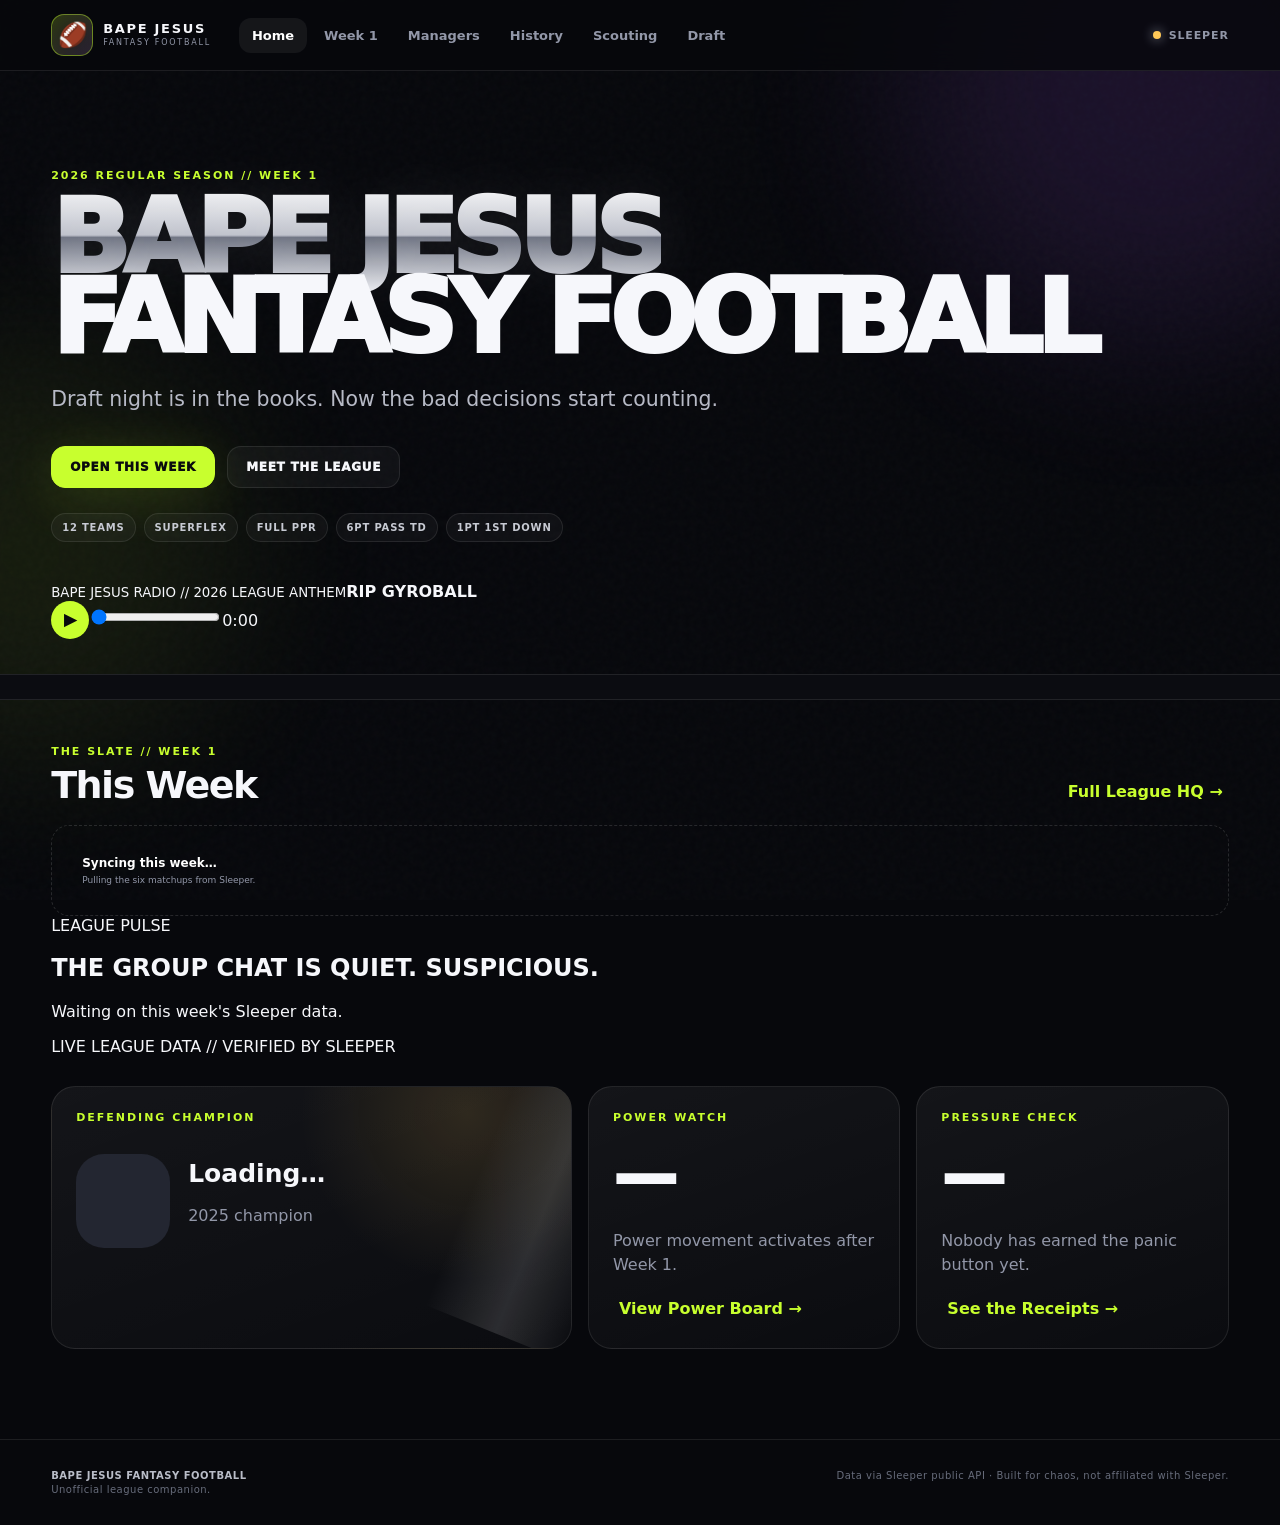
==== commit 01c72db9: "Make homepage pulse-first and simplify anthem player" ====
--- a/index.html
+++ b/index.html
@@ -1 +1 @@
-<!doctype html><html lang="en"><head><meta charset="utf-8"><meta name="viewport" content="width=device-width,initial-scale=1"><meta name="theme-color" content="#08090d"><title>Bape Jesus Fantasy Football</title><meta name="description" content="Bape Jesus Fantasy Football — weekly matchups, standings, league history, draft archive, and chaos."><link rel="stylesheet" href="./styles.css"><link rel="stylesheet" href="./anthem.css"><link rel="stylesheet" href="./weekly.css"></head><body><div class="noise" aria-hidden="true"></div><div class="orb orb-a" aria-hidden="true"></div><div class="orb orb-b" aria-hidden="true"></div><header class="topbar"><button class="brand" data-route="home"><span class="brand-mark brand-football">🏈</span><span class="brand-copy"><b>BAPE JESUS</b><small>FANTASY FOOTBALL</small></span></button><nav class="nav"><button data-route="home" class="active">Home</button><button data-route="weekly">League HQ</button><button data-route="draft">Draft</button><button data-route="managers">Managers</button><button data-route="history">History</button><button data-route="scouting">Scouting</button></nav><div class="live-pill" id="apiStatus"><span></span> Sleeper</div></header><main><section class="page active" data-page="home"><section class="anthem-gate" id="anthemGate"><div class="anthem-gate-glow"></div><div class="anthem-gate-kicker">BAPE JESUS PRESENTS // 2026</div><h1>WAIT.<br><span>BEFORE YOU ENTER.</span></h1><p class="anthem-gate-copy">There is league business to handle first.</p><div class="anthem-song-name">RIP GYROBALL</div><button class="anthem-enter" id="anthemPlay"><span class="anthem-enter-icon">▶</span><span><small>2026 LEAGUE ANTHEM</small>PLAY THIS BEFORE ENTERING</span></button><div class="anthem-joke">He isn't dead. He's just taking the year off.</div><div class="anthem-track anthem-gate-track"><span class="anthem-time" id="anthemCurrent">0:00</span><input class="anthem-progress" id="anthemProgress" type="range" min="0" max="1" value="0" step="0.1"><span class="anthem-time" id="anthemDuration">1:19</span></div><label class="anthem-volume">🔊 <input id="anthemVolume" type="range" min="0" max="1" value="0.8" step="0.05"></label><div class="anthem-scroll-cue">↓ SITE BELOW ↓</div><audio id="leagueAnthem" preload="metadata" src="./rip-gyroball-theme.mp3"></audio></section><button class="anthem-reopen" id="anthemReopen"><span>♫</span><span><small>LEAGUE ANTHEM</small>RIP GYROBALL</span></button><div class="hero-shell" id="leagueHome" style="grid-template-columns:1fr"><div class="hero-copy"><div class="eyebrow">2026 REGULAR SEASON // WEEK 1</div><h1><span>BAPE JESUS</span><br>FANTASY FOOTBALL</h1><p class="hero-sub">Draft night is in the books. Now the bad decisions start counting.</p><div class="hero-actions"><button class="btn primary" data-route="weekly">Open League HQ</button><button class="btn ghost" data-route="managers">Meet the League</button></div><div class="format-strip"><span>12 TEAMS</span><span>SUPERFLEX</span><span>FULL PPR</span><span>6PT PASS TD</span><span>1PT 1ST DOWN</span></div></div></div><div class="dashboard-grid" style="grid-template-columns:1.25fr .75fr"><article class="feature-card champion-card" id="championCard"><div class="micro">DEFENDING CHAMPION</div><div class="feature-content"><div class="avatar-xl skeleton"></div><div><h3>Loading…</h3><p>2025 champion</p></div></div><div class="shine"></div></article><article class="stat-card"><div class="micro">WEEKLY LEAGUE HQ</div><div class="big-stat" id="homeWarStat">12</div><p id="homeWarCopy">Matchups, power rankings, standings, playoff race, luck, and weekly receipts for the whole league.</p><button class="text-btn" data-route="weekly">Open HQ →</button></article></div><div class="ticker-wrap"><div class="ticker" id="ticker"></div></div></section><section class="page" data-page="weekly"><div class="weekly-hero"><div><div class="eyebrow">LEAGUE-WIDE // SAME BOARD FOR ALL 12</div><h1>WEEKLY<br>LEAGUE HQ</h1><p>The regular-season home base: every matchup, every team, the same power formula, playoff line, luck meter, and weekly receipts. Nobody is treated as the main character.</p></div><div class="weekly-controls"><button id="weeklyPrev">←</button><select id="weeklyWeek"><option>Week 1</option></select><button id="weeklyNext">→</button><button id="weeklyRefresh">↻ SYNC</button></div></div><div class="weekly-universal-note"><b>SHARED LEAGUE VIEW</b><span>Everything here is calculated the same way for all 12 teams. Team names, records, scores, and matchups sync from Sleeper.</span></div><div class="weekly-loading hidden" id="weeklyLoading"><div class="spinner"></div><span>Syncing all 12 teams…</span></div><div class="weekly-kpis" id="weeklyKpis"></div><section class="weekly-section"><div class="weekly-section-head"><div><div class="kicker">THE SLATE</div><h2>This Week</h2></div><p>All six matchups get equal billing. Scores switch from upcoming → live → final as Sleeper updates.</p></div><div class="weekly-matchups" id="weeklyMatchups"><div class="weekly-empty"><strong>Open League HQ to sync.</strong><span>The weekly board loads directly from Sleeper.</span></div></div></section><section class="weekly-section"><div class="weekly-section-head"><div><div class="kicker">GROUP CHAT AMMUNITION</div><h2>Weekly Receipts</h2></div><p>High score, low score, closest game, biggest beatdown, plus season-long luck versus all-play expectation.</p></div><div class="weekly-awards" id="weeklyAwards"></div></section><section class="weekly-section weekly-two-col"><div><div class="weekly-section-head"><div><div class="kicker">ONE FORMULA // ALL 12</div><h2>Power Board</h2></div><p id="powerFormulaNote">Activates after Week 1.</p></div><div class="power-list" id="weeklyPower"></div></div><div><div class="weekly-section-head"><div><div class="kicker">TOP SIX</div><h2>Playoff Picture</h2></div></div><div class="playoff-board" id="weeklyPlayoff"></div></div></section><section class="weekly-section"><div class="weekly-section-head"><div><div class="kicker">THE TABLE</div><h2>Standings</h2></div><p>Current record, points for, points against, and the six-team playoff line.</p></div><div id="weeklyStandings"></div></section><div class="weekly-updated" id="weeklyUpdated">Sleeper public API</div></section><section class="page" data-page="draft"><div class="page-hero compact"><div><div class="eyebrow">2026 // DRAFT ARCHIVE</div><h1>LEAGUE WAR ROOM</h1><p>The completed 2026 draft board. Every pick stays here for the receipts.</p></div><div class="sync-card"><span id="draftSyncDot"></span><div><small>STATUS</small><strong id="draftStatus">COMPLETE</strong></div><button id="refreshDraft" class="icon-btn">↻</button></div></div><div class="war-grid"><aside class="on-deck holo-card"><div class="micro">TEAM FOCUS // OPTIONAL</div><label class="focus-label" for="teamFocus">VIEW THE BOARD AS</label><select class="focus-select" id="teamFocus"><option value="">League View — all teams equal</option></select><h3 id="nextPickLabel">DRAFT RECAP</h3><div class="focus-note" id="focusNote">Browse the completed board by team.</div><div class="pick-sequence" id="pickSequence"></div><div class="neighbors"><small id="trafficLabel">DRAFT RECEIPTS</small><div id="turnTraffic"></div></div></aside><div class="draft-board-shell"><div class="board-toolbar"><div><strong>2026 DRAFT BOARD</strong><small><span id="picksLogged">0 / 216 picks</span> · <span id="boardFocusLabel">LEAGUE VIEW</span></small></div><div class="legend"><span class="q qb"></span>QB <span class="q rb"></span>RB <span class="q wr"></span>WR <span class="q te"></span>TE</div></div><div class="draft-board" id="draftBoard"></div></div></div></section><section class="page" data-page="managers"><div class="page-hero compact"><div><div class="eyebrow">12 MEN ENTER // ONE GROUP CHAT SURVIVES</div><h1>THE LEAGUE</h1><p>Current teams, Sleeper identities, avatars, and 2026 draft seats.</p></div></div><div class="manager-grid" id="managerGrid"></div></section><section class="page" data-page="history"><div class="page-hero compact"><div><div class="eyebrow">RECEIPTS // FOREVER</div><h1>LEAGUE HISTORY</h1><p>Sleeper seasons are chained backward automatically. Records load straight from the league archive.</p></div><button class="btn ghost" id="loadHistory">Load / Refresh History</button></div><div class="history-loading hidden" id="historyLoading"><div class="spinner"></div><span>Digging through old group-chat crimes…</span></div><div id="historyContent"><div class="empty-state"><div class="empty-icon">⌁</div><h3>History is ready to pull.</h3><p>Hit “Load / Refresh History” and this page will walk the Sleeper previous-league chain automatically.</p></div></div></section><section class="page" data-page="scouting"><div class="page-hero compact"><div><div class="eyebrow">KNOW THE ROOM</div><h1>SCOUTING REPORTS</h1><p>Prior draft behavior turned into tendencies for all 12 managers. Same intel, same access, no private view.</p></div><button class="btn ghost" id="loadScouting">Analyze Past Drafts</button></div><div class="spotlight" id="turnSpotlight"></div><div class="scout-grid" id="scoutGrid"><div class="empty-state span-all"><div class="empty-icon">◎</div><h3>No tendencies loaded yet.</h3><p>Analyze past drafts to build manager scouting cards from Sleeper’s completed draft history.</p></div></div></section></main><div class="anthem-mini" id="anthemMini"><button id="anthemMiniPlay" class="anthem-mini-play">Ⅱ</button><div class="anthem-mini-copy"><small>BAPE JESUS RADIO // NOW PLAYING</small><strong>RIP GYROBALL</strong></div><div class="anthem-mini-progress"><input id="anthemMiniProgress" type="range" min="0" max="1" value="0" step="0.1"><span id="anthemMiniTime">0:00</span></div><button class="anthem-expand" id="anthemExpand">EXPAND ↑</button><button class="anthem-close" id="anthemClose">×</button></div><footer><div><strong>BAPE JESUS FANTASY FOOTBALL</strong><span>Unofficial league companion.</span></div><div>Data via Sleeper public API · Built for chaos, not affiliated with Sleeper.</div></footer><script src="./app-core.js"></script><script src="./app-draft.js"></script><script src="./app-history.js"></script><script src="./app-live.js"></script><script src="./app-weekly.js"></script><script src="./app-boot.js"></script><script src="./anthem.js"></script></body></html>+<!doctype html><html lang="en"><head><meta charset="utf-8"><meta name="viewport" content="width=device-width,initial-scale=1"><meta name="theme-color" content="#08090d"><title>Bape Jesus Fantasy Football</title><meta name="description" content="Bape Jesus Fantasy Football — weekly matchups, standings, league history, draft archive, and chaos."><link rel="stylesheet" href="./styles.css"><link rel="stylesheet" href="./anthem.css"><link rel="stylesheet" href="./weekly.css"></head><body><div class="noise" aria-hidden="true"></div><div class="orb orb-a" aria-hidden="true"></div><div class="orb orb-b" aria-hidden="true"></div><header class="topbar"><button class="brand" data-route="home"><span class="brand-mark brand-football">🏈</span><span class="brand-copy"><b>BAPE JESUS</b><small>FANTASY FOOTBALL</small></span></button><nav class="nav"><button data-route="home" class="active">Home</button><button data-route="weekly" id="weeklyNavLabel">Week 1</button><button data-route="managers">Managers</button><button data-route="history">History</button><button data-route="scouting">Scouting</button><button data-route="draft" class="nav-draft">Draft</button></nav><div class="live-pill" id="apiStatus"><span></span> Sleeper</div></header><main><section class="page active" data-page="home"><div class="hero-shell" id="leagueHome" style="grid-template-columns:1fr"><div class="hero-copy"><div class="eyebrow" id="homeWeekEyebrow">2026 REGULAR SEASON // WEEK 1</div><h1><span>BAPE JESUS</span><br>FANTASY FOOTBALL</h1><p class="hero-sub">Draft night is in the books. Now the bad decisions start counting.</p><div class="hero-actions"><button class="btn primary" data-route="weekly">Open This Week</button><button class="btn ghost" data-route="managers">Meet the League</button></div><div class="format-strip"><span>12 TEAMS</span><span>SUPERFLEX</span><span>FULL PPR</span><span>6PT PASS TD</span><span>1PT 1ST DOWN</span></div></div></div><section class="home-radio"><div class="home-radio-copy"><small>BAPE JESUS RADIO // 2026 LEAGUE ANTHEM</small><strong>RIP GYROBALL</strong></div><button id="anthemMiniPlay" class="anthem-mini-play" aria-label="Play RIP Gyroball">▶</button><input id="anthemMiniProgress" type="range" min="0" max="1" value="0" step="0.1"><span id="anthemMiniTime">0:00</span><audio id="leagueAnthem" preload="metadata" src="./rip-gyroball-theme.mp3"></audio></section><div class="ticker-wrap home-ticker"><div class="ticker" id="ticker"></div></div><section class="home-week"><div class="section-head"><div><div class="kicker" id="homeWeekKicker">THE SLATE // WEEK 1</div><h2>This Week</h2></div><button class="text-btn" data-route="weekly">Full League HQ →</button></div><div class="home-matchups" id="homeMatchups"><div class="weekly-empty"><strong>Syncing this week…</strong><span>Pulling the six matchups from Sleeper.</span></div></div></section><section class="league-pulse" id="homePulse"><div class="pulse-label"><span class="pulse-dot"></span> LEAGUE PULSE</div><h2 id="homePulseHeadline">THE GROUP CHAT IS QUIET. SUSPICIOUS.</h2><p id="homePulseCopy">Waiting on this week's Sleeper data.</p><div class="pulse-footer" id="homePulseFooter">LIVE LEAGUE DATA // VERIFIED BY SLEEPER</div></section><div class="dashboard-grid home-dashboard"><article class="feature-card champion-card" id="championCard"><div class="micro">DEFENDING CHAMPION</div><div class="feature-content"><div class="avatar-xl skeleton"></div><div><h3>Loading…</h3><p>2025 champion</p></div></div><div class="shine"></div></article><article class="stat-card"><div class="micro">POWER WATCH</div><div class="big-stat" id="homePowerStat">—</div><p id="homePowerCopy">Power movement activates after Week 1.</p><button class="text-btn" data-route="weekly">View Power Board →</button></article><article class="stat-card"><div class="micro">PRESSURE CHECK</div><div class="big-stat" id="homePressureStat">—</div><p id="homePressureCopy">Nobody has earned the panic button yet.</p><button class="text-btn" data-route="weekly">See the Receipts →</button></article></div></section><section class="page" data-page="weekly"><div class="weekly-hero"><div><div class="eyebrow">LEAGUE-WIDE // SAME BOARD FOR ALL 12</div><h1>WEEKLY<br>LEAGUE HQ</h1><p>The regular-season home base: every matchup, every team, the same power formula, playoff line, luck meter, and weekly receipts. Nobody is treated as the main character.</p></div><div class="weekly-controls"><button id="weeklyPrev">←</button><select id="weeklyWeek"><option>Week 1</option></select><button id="weeklyNext">→</button><button id="weeklyRefresh">↻ SYNC</button></div></div><div class="weekly-universal-note"><b>SHARED LEAGUE VIEW</b><span>Everything here is calculated the same way for all 12 teams. Team names, records, scores, and matchups sync from Sleeper.</span></div><div class="weekly-loading hidden" id="weeklyLoading"><div class="spinner"></div><span>Syncing all 12 teams…</span></div><div class="weekly-kpis" id="weeklyKpis"></div><section class="weekly-section"><div class="weekly-section-head"><div><div class="kicker">THE SLATE</div><h2>This Week</h2></div><p>All six matchups get equal billing. Scores switch from upcoming → live → final as Sleeper updates.</p></div><div class="weekly-matchups" id="weeklyMatchups"></div></section><section class="weekly-section"><div class="weekly-section-head"><div><div class="kicker">GROUP CHAT AMMUNITION</div><h2>Weekly Receipts</h2></div></div><div class="weekly-awards" id="weeklyAwards"></div></section><section class="weekly-section weekly-two-col"><div><div class="weekly-section-head"><div><div class="kicker">ONE FORMULA // ALL 12</div><h2>Power Board</h2></div><p id="powerFormulaNote">Activates after Week 1.</p></div><div class="power-list" id="weeklyPower"></div></div><div><div class="weekly-section-head"><div><div class="kicker">TOP SIX</div><h2>Playoff Picture</h2></div></div><div class="playoff-board" id="weeklyPlayoff"></div></div></section><section class="weekly-section"><div class="weekly-section-head"><div><div class="kicker">THE TABLE</div><h2>Standings</h2></div></div><div id="weeklyStandings"></div></section><div class="weekly-updated" id="weeklyUpdated">Sleeper public API</div></section><section class="page" data-page="draft"><div class="page-hero compact"><div><div class="eyebrow">2026 // DRAFT ARCHIVE</div><h1>LEAGUE WAR ROOM</h1><p>The completed 2026 draft board. Every pick stays here for the receipts.</p></div><div class="sync-card"><span id="draftSyncDot"></span><div><small>STATUS</small><strong id="draftStatus">COMPLETE</strong></div><button id="refreshDraft" class="icon-btn">↻</button></div></div><div class="war-grid"><aside class="on-deck holo-card"><div class="micro">TEAM FOCUS // OPTIONAL</div><label class="focus-label" for="teamFocus">VIEW THE BOARD AS</label><select class="focus-select" id="teamFocus"><option value="">League View — all teams equal</option></select><h3 id="nextPickLabel">DRAFT RECAP</h3><div class="focus-note" id="focusNote">Browse the completed board by team.</div><div class="pick-sequence" id="pickSequence"></div><div class="neighbors"><small id="trafficLabel">DRAFT RECEIPTS</small><div id="turnTraffic"></div></div></aside><div class="draft-board-shell"><div class="board-toolbar"><div><strong>2026 DRAFT BOARD</strong><small><span id="picksLogged">0 / 216 picks</span> · <span id="boardFocusLabel">LEAGUE VIEW</span></small></div><div class="legend"><span class="q qb"></span>QB <span class="q rb"></span>RB <span class="q wr"></span>WR <span class="q te"></span>TE</div></div><div class="draft-board" id="draftBoard"></div></div></div></section><section class="page" data-page="managers"><div class="page-hero compact"><div><div class="eyebrow">12 MEN ENTER // ONE GROUP CHAT SURVIVES</div><h1>THE LEAGUE</h1><p>Current teams, Sleeper identities, avatars, and 2026 draft seats.</p></div></div><div class="manager-grid" id="managerGrid"></div></section><section class="page" data-page="history"><div class="page-hero compact"><div><div class="eyebrow">RECEIPTS // FOREVER</div><h1>LEAGUE HISTORY</h1><p>Sleeper seasons are chained backward automatically.</p></div><button class="btn ghost" id="loadHistory">Load / Refresh History</button></div><div class="history-loading hidden" id="historyLoading"><div class="spinner"></div><span>Digging through old group-chat crimes…</span></div><div id="historyContent"></div></section><section class="page" data-page="scouting"><div class="page-hero compact"><div><div class="eyebrow">KNOW THE ROOM</div><h1>SCOUTING REPORTS</h1><p>Prior draft behavior turned into tendencies for all 12 managers.</p></div><button class="btn ghost" id="loadScouting">Analyze Past Drafts</button></div><div class="spotlight" id="turnSpotlight"></div><div class="scout-grid" id="scoutGrid"></div></section></main><footer><div><strong>BAPE JESUS FANTASY FOOTBALL</strong><span>Unofficial league companion.</span></div><div>Data via Sleeper public API · Built for chaos, not affiliated with Sleeper.</div></footer><script src="./app-core.js"></script><script src="./app-draft.js"></script><script src="./app-history.js"></script><script src="./app-live.js"></script><script src="./app-weekly.js"></script><script src="./app-boot.js"></script><script src="./anthem.js"></script></body></html>
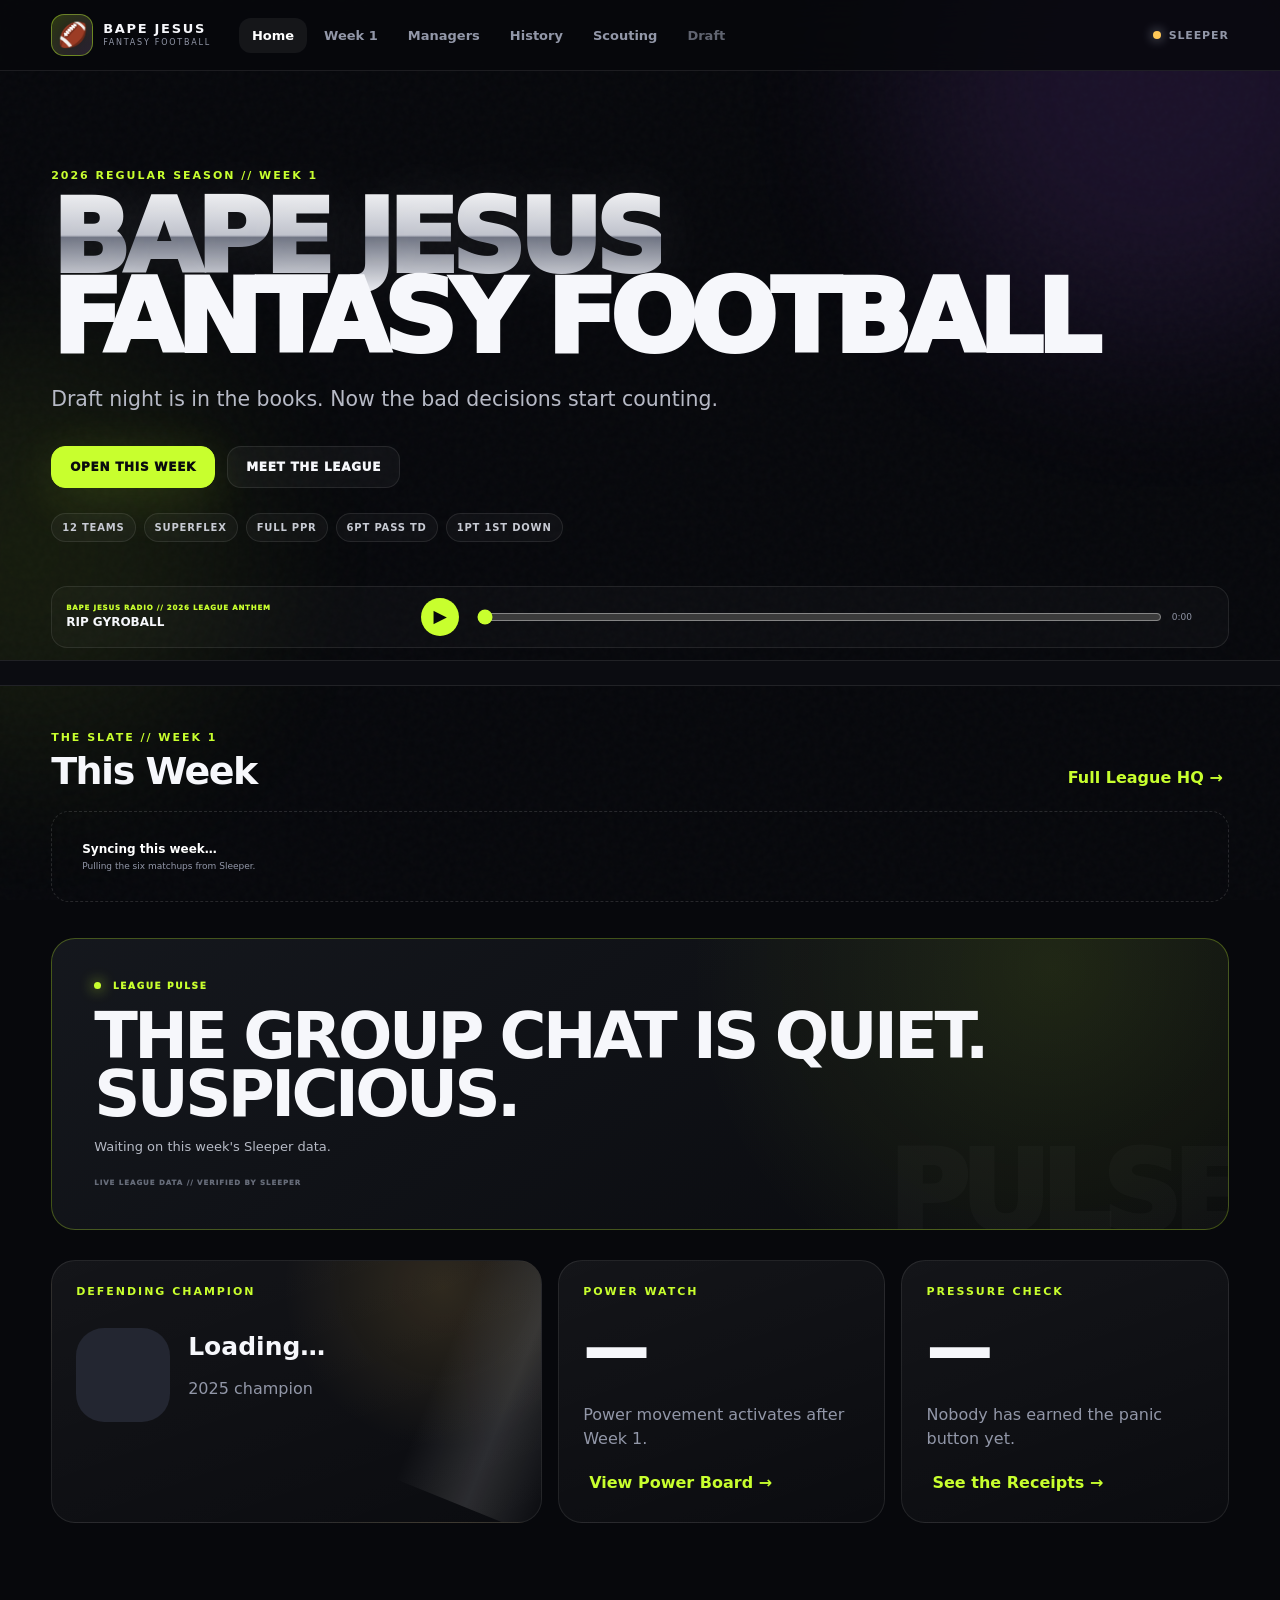
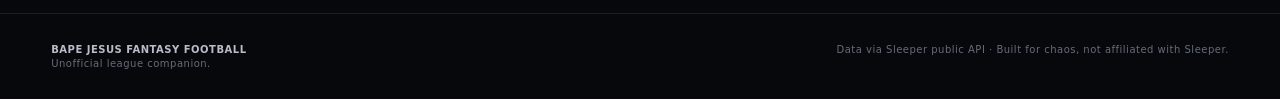
==== commit 596b946c: "Wire matchup detail assets into live page" ====
--- a/index.html
+++ b/index.html
@@ -1 +1 @@
-<!doctype html><html lang="en"><head><meta charset="utf-8"><meta name="viewport" content="width=device-width,initial-scale=1"><meta name="theme-color" content="#08090d"><title>Bape Jesus Fantasy Football</title><meta name="description" content="Bape Jesus Fantasy Football — weekly matchups, standings, league history, draft archive, and chaos."><link rel="stylesheet" href="./styles.css"><link rel="stylesheet" href="./anthem.css"><link rel="stylesheet" href="./weekly.css"></head><body><div class="noise" aria-hidden="true"></div><div class="orb orb-a" aria-hidden="true"></div><div class="orb orb-b" aria-hidden="true"></div><header class="topbar"><button class="brand" data-route="home"><span class="brand-mark brand-football">🏈</span><span class="brand-copy"><b>BAPE JESUS</b><small>FANTASY FOOTBALL</small></span></button><nav class="nav"><button data-route="home" class="active">Home</button><button data-route="weekly" id="weeklyNavLabel">Week 1</button><button data-route="managers">Managers</button><button data-route="history">History</button><button data-route="scouting">Scouting</button><button data-route="draft" class="nav-draft">Draft</button></nav><div class="live-pill" id="apiStatus"><span></span> Sleeper</div></header><main><section class="page active" data-page="home"><div class="hero-shell" id="leagueHome" style="grid-template-columns:1fr"><div class="hero-copy"><div class="eyebrow" id="homeWeekEyebrow">2026 REGULAR SEASON // WEEK 1</div><h1><span>BAPE JESUS</span><br>FANTASY FOOTBALL</h1><p class="hero-sub">Draft night is in the books. Now the bad decisions start counting.</p><div class="hero-actions"><button class="btn primary" data-route="weekly">Open This Week</button><button class="btn ghost" data-route="managers">Meet the League</button></div><div class="format-strip"><span>12 TEAMS</span><span>SUPERFLEX</span><span>FULL PPR</span><span>6PT PASS TD</span><span>1PT 1ST DOWN</span></div></div></div><section class="home-radio"><div class="home-radio-copy"><small>BAPE JESUS RADIO // 2026 LEAGUE ANTHEM</small><strong>RIP GYROBALL</strong></div><button id="anthemMiniPlay" class="anthem-mini-play" aria-label="Play RIP Gyroball">▶</button><input id="anthemMiniProgress" type="range" min="0" max="1" value="0" step="0.1"><span id="anthemMiniTime">0:00</span><audio id="leagueAnthem" preload="metadata" src="./rip-gyroball-theme.mp3"></audio></section><div class="ticker-wrap home-ticker"><div class="ticker" id="ticker"></div></div><section class="home-week"><div class="section-head"><div><div class="kicker" id="homeWeekKicker">THE SLATE // WEEK 1</div><h2>This Week</h2></div><button class="text-btn" data-route="weekly">Full League HQ →</button></div><div class="home-matchups" id="homeMatchups"><div class="weekly-empty"><strong>Syncing this week…</strong><span>Pulling the six matchups from Sleeper.</span></div></div></section><section class="league-pulse" id="homePulse"><div class="pulse-label"><span class="pulse-dot"></span> LEAGUE PULSE</div><h2 id="homePulseHeadline">THE GROUP CHAT IS QUIET. SUSPICIOUS.</h2><p id="homePulseCopy">Waiting on this week's Sleeper data.</p><div class="pulse-footer" id="homePulseFooter">LIVE LEAGUE DATA // VERIFIED BY SLEEPER</div></section><div class="dashboard-grid home-dashboard"><article class="feature-card champion-card" id="championCard"><div class="micro">DEFENDING CHAMPION</div><div class="feature-content"><div class="avatar-xl skeleton"></div><div><h3>Loading…</h3><p>2025 champion</p></div></div><div class="shine"></div></article><article class="stat-card"><div class="micro">POWER WATCH</div><div class="big-stat" id="homePowerStat">—</div><p id="homePowerCopy">Power movement activates after Week 1.</p><button class="text-btn" data-route="weekly">View Power Board →</button></article><article class="stat-card"><div class="micro">PRESSURE CHECK</div><div class="big-stat" id="homePressureStat">—</div><p id="homePressureCopy">Nobody has earned the panic button yet.</p><button class="text-btn" data-route="weekly">See the Receipts →</button></article></div></section><section class="page" data-page="weekly"><div class="weekly-hero"><div><div class="eyebrow">LEAGUE-WIDE // SAME BOARD FOR ALL 12</div><h1>WEEKLY<br>LEAGUE HQ</h1><p>The regular-season home base: every matchup, every team, the same power formula, playoff line, luck meter, and weekly receipts. Nobody is treated as the main character.</p></div><div class="weekly-controls"><button id="weeklyPrev">←</button><select id="weeklyWeek"><option>Week 1</option></select><button id="weeklyNext">→</button><button id="weeklyRefresh">↻ SYNC</button></div></div><div class="weekly-universal-note"><b>SHARED LEAGUE VIEW</b><span>Everything here is calculated the same way for all 12 teams. Team names, records, scores, and matchups sync from Sleeper.</span></div><div class="weekly-loading hidden" id="weeklyLoading"><div class="spinner"></div><span>Syncing all 12 teams…</span></div><div class="weekly-kpis" id="weeklyKpis"></div><section class="weekly-section"><div class="weekly-section-head"><div><div class="kicker">THE SLATE</div><h2>This Week</h2></div><p>All six matchups get equal billing. Scores switch from upcoming → live → final as Sleeper updates.</p></div><div class="weekly-matchups" id="weeklyMatchups"></div></section><section class="weekly-section"><div class="weekly-section-head"><div><div class="kicker">GROUP CHAT AMMUNITION</div><h2>Weekly Receipts</h2></div></div><div class="weekly-awards" id="weeklyAwards"></div></section><section class="weekly-section weekly-two-col"><div><div class="weekly-section-head"><div><div class="kicker">ONE FORMULA // ALL 12</div><h2>Power Board</h2></div><p id="powerFormulaNote">Activates after Week 1.</p></div><div class="power-list" id="weeklyPower"></div></div><div><div class="weekly-section-head"><div><div class="kicker">TOP SIX</div><h2>Playoff Picture</h2></div></div><div class="playoff-board" id="weeklyPlayoff"></div></div></section><section class="weekly-section"><div class="weekly-section-head"><div><div class="kicker">THE TABLE</div><h2>Standings</h2></div></div><div id="weeklyStandings"></div></section><div class="weekly-updated" id="weeklyUpdated">Sleeper public API</div></section><section class="page" data-page="draft"><div class="page-hero compact"><div><div class="eyebrow">2026 // DRAFT ARCHIVE</div><h1>LEAGUE WAR ROOM</h1><p>The completed 2026 draft board. Every pick stays here for the receipts.</p></div><div class="sync-card"><span id="draftSyncDot"></span><div><small>STATUS</small><strong id="draftStatus">COMPLETE</strong></div><button id="refreshDraft" class="icon-btn">↻</button></div></div><div class="war-grid"><aside class="on-deck holo-card"><div class="micro">TEAM FOCUS // OPTIONAL</div><label class="focus-label" for="teamFocus">VIEW THE BOARD AS</label><select class="focus-select" id="teamFocus"><option value="">League View — all teams equal</option></select><h3 id="nextPickLabel">DRAFT RECAP</h3><div class="focus-note" id="focusNote">Browse the completed board by team.</div><div class="pick-sequence" id="pickSequence"></div><div class="neighbors"><small id="trafficLabel">DRAFT RECEIPTS</small><div id="turnTraffic"></div></div></aside><div class="draft-board-shell"><div class="board-toolbar"><div><strong>2026 DRAFT BOARD</strong><small><span id="picksLogged">0 / 216 picks</span> · <span id="boardFocusLabel">LEAGUE VIEW</span></small></div><div class="legend"><span class="q qb"></span>QB <span class="q rb"></span>RB <span class="q wr"></span>WR <span class="q te"></span>TE</div></div><div class="draft-board" id="draftBoard"></div></div></div></section><section class="page" data-page="managers"><div class="page-hero compact"><div><div class="eyebrow">12 MEN ENTER // ONE GROUP CHAT SURVIVES</div><h1>THE LEAGUE</h1><p>Current teams, Sleeper identities, avatars, and 2026 draft seats.</p></div></div><div class="manager-grid" id="managerGrid"></div></section><section class="page" data-page="history"><div class="page-hero compact"><div><div class="eyebrow">RECEIPTS // FOREVER</div><h1>LEAGUE HISTORY</h1><p>Sleeper seasons are chained backward automatically.</p></div><button class="btn ghost" id="loadHistory">Load / Refresh History</button></div><div class="history-loading hidden" id="historyLoading"><div class="spinner"></div><span>Digging through old group-chat crimes…</span></div><div id="historyContent"></div></section><section class="page" data-page="scouting"><div class="page-hero compact"><div><div class="eyebrow">KNOW THE ROOM</div><h1>SCOUTING REPORTS</h1><p>Prior draft behavior turned into tendencies for all 12 managers.</p></div><button class="btn ghost" id="loadScouting">Analyze Past Drafts</button></div><div class="spotlight" id="turnSpotlight"></div><div class="scout-grid" id="scoutGrid"></div></section></main><footer><div><strong>BAPE JESUS FANTASY FOOTBALL</strong><span>Unofficial league companion.</span></div><div>Data via Sleeper public API · Built for chaos, not affiliated with Sleeper.</div></footer><script src="./app-core.js"></script><script src="./app-draft.js"></script><script src="./app-history.js"></script><script src="./app-live.js"></script><script src="./app-weekly.js"></script><script src="./app-boot.js"></script><script src="./anthem.js"></script></body></html>+<!doctype html><html lang="en"><head><meta charset="utf-8"><meta name="viewport" content="width=device-width,initial-scale=1"><meta name="theme-color" content="#08090d"><title>Bape Jesus Fantasy Football</title><meta name="description" content="Bape Jesus Fantasy Football — weekly matchups, standings, league history, draft archive, and chaos."><link rel="stylesheet" href="./styles.css"><link rel="stylesheet" href="./anthem.css"><link rel="stylesheet" href="./weekly.css"><link rel="stylesheet" href="./matchup-details.css"></head><body><div class="noise" aria-hidden="true"></div><div class="orb orb-a" aria-hidden="true"></div><div class="orb orb-b" aria-hidden="true"></div><header class="topbar"><button class="brand" data-route="home"><span class="brand-mark brand-football">🏈</span><span class="brand-copy"><b>BAPE JESUS</b><small>FANTASY FOOTBALL</small></span></button><nav class="nav"><button data-route="home" class="active">Home</button><button data-route="weekly" id="weeklyNavLabel">Week 1</button><button data-route="managers">Managers</button><button data-route="history">History</button><button data-route="scouting">Scouting</button><button data-route="draft" class="nav-draft">Draft</button></nav><div class="live-pill" id="apiStatus"><span></span> Sleeper</div></header><main><section class="page active" data-page="home"><div class="hero-shell" id="leagueHome" style="grid-template-columns:1fr"><div class="hero-copy"><div class="eyebrow" id="homeWeekEyebrow">2026 REGULAR SEASON // WEEK 1</div><h1><span>BAPE JESUS</span><br>FANTASY FOOTBALL</h1><p class="hero-sub">Draft night is in the books. Now the bad decisions start counting.</p><div class="hero-actions"><button class="btn primary" data-route="weekly">Open This Week</button><button class="btn ghost" data-route="managers">Meet the League</button></div><div class="format-strip"><span>12 TEAMS</span><span>SUPERFLEX</span><span>FULL PPR</span><span>6PT PASS TD</span><span>1PT 1ST DOWN</span></div></div></div><section class="home-radio"><div class="home-radio-copy"><small>BAPE JESUS RADIO // 2026 LEAGUE ANTHEM</small><strong>RIP GYROBALL</strong></div><button id="anthemMiniPlay" class="anthem-mini-play" aria-label="Play RIP Gyroball">▶</button><input id="anthemMiniProgress" type="range" min="0" max="1" value="0" step="0.1"><span id="anthemMiniTime">0:00</span><audio id="leagueAnthem" preload="metadata" src="./rip-gyroball-theme.mp3"></audio></section><div class="ticker-wrap home-ticker"><div class="ticker" id="ticker"></div></div><section class="home-week"><div class="section-head"><div><div class="kicker" id="homeWeekKicker">THE SLATE // WEEK 1</div><h2>This Week</h2></div><button class="text-btn" data-route="weekly">Full League HQ →</button></div><div class="home-matchups" id="homeMatchups"><div class="weekly-empty"><strong>Syncing this week…</strong><span>Pulling the six matchups from Sleeper.</span></div></div></section><section class="league-pulse" id="homePulse"><div class="pulse-label"><span class="pulse-dot"></span> LEAGUE PULSE</div><h2 id="homePulseHeadline">THE GROUP CHAT IS QUIET. SUSPICIOUS.</h2><p id="homePulseCopy">Waiting on this week's Sleeper data.</p><div class="pulse-footer" id="homePulseFooter">LIVE LEAGUE DATA // VERIFIED BY SLEEPER</div></section><div class="dashboard-grid home-dashboard"><article class="feature-card champion-card" id="championCard"><div class="micro">DEFENDING CHAMPION</div><div class="feature-content"><div class="avatar-xl skeleton"></div><div><h3>Loading…</h3><p>2025 champion</p></div></div><div class="shine"></div></article><article class="stat-card"><div class="micro">POWER WATCH</div><div class="big-stat" id="homePowerStat">—</div><p id="homePowerCopy">Power movement activates after Week 1.</p><button class="text-btn" data-route="weekly">View Power Board →</button></article><article class="stat-card"><div class="micro">PRESSURE CHECK</div><div class="big-stat" id="homePressureStat">—</div><p id="homePressureCopy">Nobody has earned the panic button yet.</p><button class="text-btn" data-route="weekly">See the Receipts →</button></article></div></section><section class="page" data-page="weekly"><div class="weekly-hero"><div><div class="eyebrow">LEAGUE-WIDE // SAME BOARD FOR ALL 12</div><h1>WEEKLY<br>LEAGUE HQ</h1><p>The regular-season home base: every matchup, every team, the same power formula, playoff line, luck meter, and weekly receipts. Nobody is treated as the main character.</p></div><div class="weekly-controls"><button id="weeklyPrev">←</button><select id="weeklyWeek"><option>Week 1</option></select><button id="weeklyNext">→</button><button id="weeklyRefresh">↻ SYNC</button></div></div><div class="weekly-universal-note"><b>SHARED LEAGUE VIEW</b><span>Everything here is calculated the same way for all 12 teams. Team names, records, scores, and matchups sync from Sleeper.</span></div><div class="weekly-loading hidden" id="weeklyLoading"><div class="spinner"></div><span>Syncing all 12 teams…</span></div><div class="weekly-kpis" id="weeklyKpis"></div><section class="weekly-section"><div class="weekly-section-head"><div><div class="kicker">THE SLATE</div><h2>This Week</h2></div><p>All six matchups get equal billing. Scores switch from upcoming → live → final as Sleeper updates.</p></div><div class="weekly-matchups" id="weeklyMatchups"></div></section><section class="weekly-section"><div class="weekly-section-head"><div><div class="kicker">GROUP CHAT AMMUNITION</div><h2>Weekly Receipts</h2></div></div><div class="weekly-awards" id="weeklyAwards"></div></section><section class="weekly-section weekly-two-col"><div><div class="weekly-section-head"><div><div class="kicker">ONE FORMULA // ALL 12</div><h2>Power Board</h2></div><p id="powerFormulaNote">Activates after Week 1.</p></div><div class="power-list" id="weeklyPower"></div></div><div><div class="weekly-section-head"><div><div class="kicker">TOP SIX</div><h2>Playoff Picture</h2></div></div><div class="playoff-board" id="weeklyPlayoff"></div></div></section><section class="weekly-section"><div class="weekly-section-head"><div><div class="kicker">THE TABLE</div><h2>Standings</h2></div></div><div id="weeklyStandings"></div></section><div class="weekly-updated" id="weeklyUpdated">Sleeper public API</div></section><section class="page" data-page="draft"><div class="page-hero compact"><div><div class="eyebrow">2026 // DRAFT ARCHIVE</div><h1>LEAGUE WAR ROOM</h1><p>The completed 2026 draft board. Every pick stays here for the receipts.</p></div><div class="sync-card"><span id="draftSyncDot"></span><div><small>STATUS</small><strong id="draftStatus">COMPLETE</strong></div><button id="refreshDraft" class="icon-btn">↻</button></div></div><div class="war-grid"><aside class="on-deck holo-card"><div class="micro">TEAM FOCUS // OPTIONAL</div><label class="focus-label" for="teamFocus">VIEW THE BOARD AS</label><select class="focus-select" id="teamFocus"><option value="">League View — all teams equal</option></select><h3 id="nextPickLabel">DRAFT RECAP</h3><div class="focus-note" id="focusNote">Browse the completed board by team.</div><div class="pick-sequence" id="pickSequence"></div><div class="neighbors"><small id="trafficLabel">DRAFT RECEIPTS</small><div id="turnTraffic"></div></div></aside><div class="draft-board-shell"><div class="board-toolbar"><div><strong>2026 DRAFT BOARD</strong><small><span id="picksLogged">0 / 216 picks</span> · <span id="boardFocusLabel">LEAGUE VIEW</span></small></div><div class="legend"><span class="q qb"></span>QB <span class="q rb"></span>RB <span class="q wr"></span>WR <span class="q te"></span>TE</div></div><div class="draft-board" id="draftBoard"></div></div></div></section><section class="page" data-page="managers"><div class="page-hero compact"><div><div class="eyebrow">12 MEN ENTER // ONE GROUP CHAT SURVIVES</div><h1>THE LEAGUE</h1><p>Current teams, Sleeper identities, avatars, and 2026 draft seats.</p></div></div><div class="manager-grid" id="managerGrid"></div></section><section class="page" data-page="history"><div class="page-hero compact"><div><div class="eyebrow">RECEIPTS // FOREVER</div><h1>LEAGUE HISTORY</h1><p>Sleeper seasons are chained backward automatically.</p></div><button class="btn ghost" id="loadHistory">Load / Refresh History</button></div><div class="history-loading hidden" id="historyLoading"><div class="spinner"></div><span>Digging through old group-chat crimes…</span></div><div id="historyContent"></div></section><section class="page" data-page="scouting"><div class="page-hero compact"><div><div class="eyebrow">KNOW THE ROOM</div><h1>SCOUTING REPORTS</h1><p>Prior draft behavior turned into tendencies for all 12 managers.</p></div><button class="btn ghost" id="loadScouting">Analyze Past Drafts</button></div><div class="spotlight" id="turnSpotlight"></div><div class="scout-grid" id="scoutGrid"></div></section></main><footer><div><strong>BAPE JESUS FANTASY FOOTBALL</strong><span>Unofficial league companion.</span></div><div>Data via Sleeper public API · Built for chaos, not affiliated with Sleeper.</div></footer><script src="./app-core.js"></script><script src="./app-draft.js"></script><script src="./app-history.js"></script><script src="./app-live.js"></script><script src="./app-weekly.js"></script><script src="./matchup-details.js"></script><script src="./app-boot.js"></script><script src="./anthem.js"></script></body></html>
--- a/weekly.css
+++ b/weekly.css
@@ -1,16 +1,6 @@
 /* === Weekly League HQ === */
-.weekly-hero{display:flex;justify-content:space-between;gap:28px;align-items:flex-end;margin-bottom:18px}.weekly-hero h1{font-size:clamp(48px,6vw,86px);line-height:.88;letter-spacing:-.06em;margin:8px 0 12px}.weekly-hero p{max-width:720px;color:var(--muted);font-size:13px;line-height:1.55}
-.weekly-controls{display:flex;gap:8px;align-items:center;flex-wrap:wrap}.weekly-controls button,.weekly-controls select{height:42px;border:1px solid var(--line);border-radius:12px;background:#11141c;color:white;font-size:10px;font-weight:950}.weekly-controls button{min-width:42px;padding:0 12px;cursor:pointer}.weekly-controls button:hover{color:var(--lime);border-color:rgba(200,255,46,.35)}.weekly-controls button:disabled{opacity:.3}.weekly-controls select{padding:0 12px}
-.weekly-universal-note{display:flex;align-items:center;gap:12px;border:1px solid rgba(200,255,46,.18);background:rgba(200,255,46,.045);border-radius:16px;padding:12px 14px;margin-bottom:14px;color:#c9ced8;font-size:10px}.weekly-universal-note b{color:var(--lime);font-size:8px;letter-spacing:.12em}
-.weekly-loading{display:flex;align-items:center;gap:11px;min-height:52px;padding:12px 0;color:var(--muted);font-size:10px}.weekly-loading.hidden{display:none}
-.weekly-kpis{display:grid;grid-template-columns:repeat(5,minmax(0,1fr));gap:10px;margin-bottom:22px}.weekly-kpi{min-height:110px;border:1px solid var(--line);border-radius:17px;background:linear-gradient(155deg,rgba(255,255,255,.045),rgba(255,255,255,.018));padding:15px;display:flex;flex-direction:column;justify-content:flex-end}.weekly-kpi small{color:var(--muted);font-size:7px;font-weight:1000;letter-spacing:.13em}.weekly-kpi strong{font-size:27px;line-height:1;letter-spacing:-.045em;margin:8px 0 5px}.weekly-kpi .kpi-team{font-size:16px}.weekly-kpi span{color:#7f8594;font-size:8px;font-weight:900}
-.weekly-section{margin-top:30px}.weekly-section-head{display:flex;align-items:end;justify-content:space-between;gap:18px;margin-bottom:13px}.weekly-section-head .kicker{color:var(--lime);font-size:8px;font-weight:1000;letter-spacing:.16em}.weekly-section-head h2{font-size:34px;letter-spacing:-.045em;margin:5px 0 0}.weekly-section-head p{max-width:560px;text-align:right;color:var(--muted);font-size:9px}
-.weekly-matchups{display:grid;grid-template-columns:repeat(3,minmax(0,1fr));gap:12px}.matchup-card{border:1px solid var(--line);border-radius:20px;background:rgba(255,255,255,.025);padding:14px}.matchup-card.live{border-color:rgba(200,255,46,.28)}.matchup-top{display:flex;justify-content:space-between;margin-bottom:10px;font-size:7px;font-weight:1000;color:#6f7483}.matchup-top b{color:var(--lime)}
-.matchup-team{display:grid;grid-template-columns:38px minmax(0,1fr) auto;align-items:center;gap:9px;padding:8px}.matchup-team img{width:38px;height:38px;border-radius:11px;object-fit:cover}.matchup-team-copy{min-width:0}.matchup-team-copy strong{display:block;font-size:11px;white-space:nowrap;overflow:hidden;text-overflow:ellipsis}.matchup-team-copy span{display:block;color:var(--muted);font-size:8px;margin-top:3px;white-space:nowrap;overflow:hidden;text-overflow:ellipsis}.matchup-score{font-size:17px;font-weight:1000}.matchup-vs{display:grid;grid-template-columns:auto 1fr auto;gap:8px;align-items:center;padding:2px 8px;color:#5e6371;font-size:7px;font-weight:1000}.matchup-vs i{height:1px;background:var(--line)}.matchup-vs em{font-style:normal}
-.weekly-awards{display:grid;grid-template-columns:repeat(3,minmax(0,1fr));gap:12px}.weekly-award{border:1px solid var(--line);border-radius:18px;padding:17px;background:rgba(255,255,255,.025);min-height:165px;display:flex;flex-direction:column}.weekly-award small{color:var(--lime);font-size:7px;font-weight:1000;letter-spacing:.13em}.weekly-award>strong{font-size:11px;margin-top:11px}.award-value{font-size:22px;font-weight:1000;line-height:1.05;margin-top:9px}.weekly-award p{color:var(--muted);font-size:9px;line-height:1.45;margin:auto 0 0}.weekly-award.good{border-color:rgba(200,255,46,.2)}.weekly-award.danger{border-color:rgba(255,77,109,.22)}.weekly-award.gold{border-color:rgba(255,200,87,.24)}.weekly-award.gold small{color:var(--gold)}.weekly-award.purple{border-color:rgba(170,92,255,.25)}.weekly-award.purple small{color:var(--purple)}
-.weekly-two-col{display:grid;grid-template-columns:minmax(0,1.2fr) minmax(360px,.8fr);gap:14px;align-items:start}.power-list{border:1px solid var(--line);border-radius:20px;overflow:hidden;background:rgba(255,255,255,.018)}.power-row{display:grid;grid-template-columns:34px 38px minmax(0,1fr) 60px 70px 60px;gap:9px;align-items:center;padding:10px 12px;border-bottom:1px solid var(--line)}.power-row:last-child{border-bottom:0}.power-rank{font-size:17px;font-weight:1000;color:#626777;text-align:center}.power-row:nth-child(-n+3) .power-rank{color:var(--lime)}.power-row img{width:38px;height:38px;border-radius:11px;object-fit:cover}.power-team{min-width:0}.power-team strong{display:block;font-size:10px;white-space:nowrap;overflow:hidden;text-overflow:ellipsis}.power-team span{display:block;color:var(--muted);font-size:8px;margin-top:3px}.power-metric{text-align:right}.power-metric small{display:block;color:#616675;font-size:6px;font-weight:1000}.power-metric strong{display:block;font-size:12px}.power-metric.lucky strong{color:var(--gold)}.power-metric.unlucky strong{color:#ff718b}
-.playoff-board{display:grid;grid-template-columns:1fr 1fr;gap:10px}.playoff-column{border:1px solid var(--line);border-radius:18px;background:rgba(255,255,255,.022);padding:13px}.playoff-column-title{font-size:7px;font-weight:1000;letter-spacing:.14em;color:var(--lime);margin-bottom:9px}.bubble-column .playoff-column-title{color:var(--gold)}.playoff-team{display:grid;grid-template-columns:20px 30px minmax(0,1fr) auto;gap:7px;align-items:center;padding:7px 2px;border-bottom:1px solid rgba(255,255,255,.05)}.playoff-team img{width:30px;height:30px;border-radius:9px;object-fit:cover}.playoff-team strong{font-size:9px;white-space:nowrap;overflow:hidden;text-overflow:ellipsis}.playoff-team em{font-style:normal;color:var(--muted);font-size:8px}.playoff-note{margin-top:10px;color:#666b78;font-size:7px}
-.weekly-table-wrap{border:1px solid var(--line);border-radius:20px;overflow:auto;background:rgba(255,255,255,.018)}.weekly-table{width:100%;border-collapse:collapse;min-width:680px}.weekly-table th,.weekly-table td{text-align:left;padding:10px 12px;border-bottom:1px solid var(--line);font-size:10px}.weekly-table th{font-size:7px;color:var(--muted);text-transform:uppercase}.weekly-table tr.playoff-in{background:rgba(200,255,46,.018)}.weekly-table tr.playoff-bubble{box-shadow:inset 3px 0 var(--gold)}.stand-team{display:flex;align-items:center;gap:9px;min-width:230px}.stand-team img{width:32px;height:32px;border-radius:9px;object-fit:cover}.stand-team span{display:flex;flex-direction:column}.stand-team small{color:var(--muted);font-size:7px}.race-tag{display:inline-flex;border:1px solid var(--line);border-radius:999px;padding:4px 7px;font-size:6px;font-weight:1000}.race-tag.in{color:var(--lime)}.race-tag.bubble{color:var(--gold)}.race-tag.out{color:#777c8a}
-.weekly-updated{margin-top:12px;text-align:right;color:#616674;font-size:7px}.weekly-empty{grid-column:1/-1;display:flex;flex-direction:column;gap:5px;border:1px dashed rgba(255,255,255,.13);border-radius:18px;padding:30px;color:var(--muted);font-size:9px}.weekly-empty strong{color:white;font-size:12px}
-@media(max-width:1100px){.weekly-kpis{grid-template-columns:repeat(3,1fr)}.weekly-matchups{grid-template-columns:repeat(2,1fr)}.weekly-two-col{grid-template-columns:1fr}.weekly-awards{grid-template-columns:repeat(2,1fr)}}
-@media(max-width:760px){.weekly-hero{align-items:flex-start;flex-direction:column}.weekly-hero h1{font-size:54px}.weekly-kpis{grid-template-columns:1fr 1fr}.weekly-matchups,.weekly-awards{grid-template-columns:1fr}.weekly-section-head{align-items:flex-start;flex-direction:column}.weekly-section-head p{text-align:left}.power-row{grid-template-columns:28px 34px minmax(0,1fr) 48px 54px}.power-metric.luck{display:none}.playoff-board{grid-template-columns:1fr}.weekly-universal-note{align-items:flex-start;flex-direction:column}}
+.weekly-hero{display:flex;justify-content:space-between;gap:28px;align-items:flex-end;margin-bottom:18px}.weekly-hero h1{font-size:clamp(48px,6vw,86px);line-height:.88;letter-spacing:-.06em;margin:8px 0 12px}.weekly-hero p{max-width:720px;color:var(--muted);font-size:13px;line-height:1.55}.weekly-controls{display:flex;gap:8px;align-items:center;flex-wrap:wrap}.weekly-controls button,.weekly-controls select{height:42px;border:1px solid var(--line);border-radius:12px;background:#11141c;color:white;font-size:10px;font-weight:950}.weekly-controls button{min-width:42px;padding:0 12px;cursor:pointer}.weekly-controls select{padding:0 12px}.weekly-universal-note{display:flex;align-items:center;gap:12px;border:1px solid rgba(200,255,46,.18);background:rgba(200,255,46,.045);border-radius:16px;padding:12px 14px;margin-bottom:14px;color:#c9ced8;font-size:10px}.weekly-universal-note b{color:var(--lime);font-size:8px;letter-spacing:.12em}.weekly-loading{display:flex;align-items:center;gap:11px;min-height:52px;padding:12px 0;color:var(--muted);font-size:10px}.weekly-loading.hidden{display:none}.weekly-kpis{display:grid;grid-template-columns:repeat(5,minmax(0,1fr));gap:10px;margin-bottom:22px}.weekly-kpi{min-height:110px;border:1px solid var(--line);border-radius:17px;background:linear-gradient(155deg,rgba(255,255,255,.045),rgba(255,255,255,.018));padding:15px;display:flex;flex-direction:column;justify-content:flex-end}.weekly-kpi small{color:var(--muted);font-size:7px;font-weight:1000;letter-spacing:.13em}.weekly-kpi strong{font-size:27px;line-height:1;letter-spacing:-.045em;margin:8px 0 5px}.weekly-kpi span{color:#7f8594;font-size:8px;font-weight:900}.weekly-section{margin-top:30px}.weekly-section-head{display:flex;align-items:end;justify-content:space-between;gap:18px;margin-bottom:13px}.weekly-section-head h2{font-size:34px;letter-spacing:-.045em;margin:5px 0 0}.weekly-matchups{display:grid;grid-template-columns:repeat(3,minmax(0,1fr));gap:12px}.matchup-card{border:1px solid var(--line);border-radius:20px;background:rgba(255,255,255,.025);padding:14px}.matchup-card.live{border-color:rgba(200,255,46,.28)}.matchup-top{display:flex;justify-content:space-between;margin-bottom:10px;font-size:7px;font-weight:1000;color:#6f7483}.matchup-top b{color:var(--lime)}.matchup-team{display:grid;grid-template-columns:38px minmax(0,1fr) auto;align-items:center;gap:9px;padding:8px}.matchup-team img{width:38px;height:38px;border-radius:11px;object-fit:cover}.matchup-team-copy strong{display:block;font-size:11px;white-space:nowrap;overflow:hidden;text-overflow:ellipsis}.matchup-team-copy span{display:block;color:var(--muted);font-size:8px;margin-top:3px}.matchup-score{font-size:17px;font-weight:1000}.matchup-vs{display:grid;grid-template-columns:auto 1fr auto;gap:8px;align-items:center;padding:2px 8px;color:#5e6371;font-size:7px;font-weight:1000}.matchup-vs i{height:1px;background:var(--line)}.matchup-vs em{font-style:normal}.weekly-awards{display:grid;grid-template-columns:repeat(3,minmax(0,1fr));gap:12px}.weekly-award{border:1px solid var(--line);border-radius:18px;padding:17px;background:rgba(255,255,255,.025);min-height:165px}.power-list,.weekly-table-wrap{border:1px solid var(--line);border-radius:20px;overflow:auto;background:rgba(255,255,255,.018)}.weekly-two-col{display:grid;grid-template-columns:minmax(0,1.2fr) minmax(360px,.8fr);gap:14px}.playoff-board{display:grid;grid-template-columns:1fr 1fr;gap:10px}.weekly-empty{grid-column:1/-1;display:flex;flex-direction:column;gap:5px;border:1px dashed rgba(255,255,255,.13);border-radius:18px;padding:30px;color:var(--muted);font-size:9px}.weekly-empty strong{color:white;font-size:12px}
+/* === Regular-season home === */
+.home-radio{display:grid;grid-template-columns:minmax(180px,1fr) 42px minmax(120px,2fr) 42px;align-items:center;gap:12px;border:1px solid var(--line);border-radius:16px;background:rgba(255,255,255,.025);padding:11px 14px;margin:4px 0 0}.home-radio-copy{display:flex;flex-direction:column}.home-radio-copy small{font-size:7px;color:var(--lime);font-weight:1000;letter-spacing:.12em}.home-radio-copy strong{font-size:12px;margin-top:3px}.home-radio input{width:100%;accent-color:var(--lime)}.home-radio #anthemMiniTime{font-size:9px;color:var(--muted);font-variant-numeric:tabular-nums}.home-ticker{margin-top:12px}.home-week{margin-top:30px}.home-matchups{display:grid;grid-auto-flow:column;grid-auto-columns:minmax(260px,1fr);gap:11px;overflow-x:auto;padding-bottom:8px;scroll-snap-type:x proximity}.home-matchups .matchup-card{scroll-snap-align:start}.home-matchups .game-of-week{border-color:rgba(200,255,46,.5);box-shadow:0 0 35px rgba(200,255,46,.06)}.league-pulse{position:relative;overflow:hidden;margin-top:28px;border:1px solid rgba(200,255,46,.28);border-radius:24px;padding:clamp(22px,4vw,42px);background:radial-gradient(circle at 85% 10%,rgba(200,255,46,.1),transparent 35%),linear-gradient(145deg,rgba(22,25,31,.94),rgba(9,10,14,.95))}.league-pulse:after{content:'PULSE';position:absolute;right:-10px;bottom:-28px;font-size:110px;font-weight:1000;letter-spacing:-.08em;color:rgba(255,255,255,.025)}.pulse-label{position:relative;z-index:1;color:var(--lime);font-size:9px;font-weight:1000;letter-spacing:.18em}.pulse-dot{display:inline-block;width:7px;height:7px;border-radius:50%;background:var(--lime);box-shadow:0 0 14px var(--lime);margin-right:7px}.league-pulse h2{position:relative;z-index:1;max-width:1000px;font-size:clamp(30px,5vw,68px);line-height:.92;letter-spacing:-.055em;margin:16px 0 12px;text-transform:uppercase}.league-pulse p{position:relative;z-index:1;max-width:760px;color:#b6bac5;font-size:13px;line-height:1.5}.pulse-footer{position:relative;z-index:1;margin-top:22px;color:#666c79;font-size:7px;font-weight:1000;letter-spacing:.14em}.home-dashboard{grid-template-columns:1.2fr .8fr .8fr}.nav-draft{opacity:.65}
+@media(max-width:1100px){.weekly-kpis{grid-template-columns:repeat(3,1fr)}.weekly-matchups{grid-template-columns:repeat(2,1fr)}.weekly-two-col{grid-template-columns:1fr}.weekly-awards{grid-template-columns:repeat(2,1fr)}.home-dashboard{grid-template-columns:1fr 1fr}.home-dashboard .champion-card{grid-column:1/-1}}
+@media(max-width:760px){.weekly-hero{align-items:flex-start;flex-direction:column}.weekly-kpis{grid-template-columns:1fr 1fr}.weekly-matchups,.weekly-awards{grid-template-columns:1fr}.weekly-two-col{grid-template-columns:1fr}.playoff-board{grid-template-columns:1fr}.home-radio{grid-template-columns:1fr 40px}.home-radio input{grid-column:1/-1;grid-row:2}.home-radio #anthemMiniTime{grid-column:2;grid-row:2;text-align:right}.home-matchups{grid-auto-columns:84vw}.home-dashboard{grid-template-columns:1fr}.home-dashboard .champion-card{grid-column:auto}.league-pulse h2{font-size:38px}}
--- a/matchup-details.css
+++ b/matchup-details.css
@@ -0,0 +1 @@
+.matchup-card[data-md-ready="1"]{cursor:pointer;transition:transform .16s ease,border-color .16s ease}.matchup-card[data-md-ready="1"]:active{transform:scale(.99)}.matchup-card[data-md-ready="1"]:focus-visible{outline:2px solid currentColor;outline-offset:3px}.md-open-hint{margin-top:12px;padding-top:10px;border-top:1px solid rgba(255,255,255,.1);font-size:11px;font-weight:900;letter-spacing:.12em;text-align:right;opacity:.72}.md-modal[hidden]{display:none}.md-modal{position:fixed;inset:0;z-index:9999;display:grid;place-items:center;padding:18px}.md-backdrop{position:absolute;inset:0;border:0;background:rgba(0,0,0,.78);backdrop-filter:blur(8px)}.md-dialog{position:relative;width:min(1040px,100%);max-height:90vh;overflow:auto;background:#0b0d12;border:1px solid rgba(255,255,255,.16);border-radius:20px;box-shadow:0 30px 90px rgba(0,0,0,.55)}.md-head{position:sticky;top:0;z-index:2;display:flex;align-items:center;justify-content:space-between;gap:16px;padding:18px 20px;background:rgba(11,13,18,.96);border-bottom:1px solid rgba(255,255,255,.1);backdrop-filter:blur(12px)}.md-head small{display:block;font-size:10px;font-weight:900;letter-spacing:.16em;opacity:.6}.md-head h2{margin:3px 0 0;font-size:20px}.md-close{width:44px;height:44px;border-radius:50%;border:1px solid rgba(255,255,255,.16);background:rgba(255,255,255,.06);color:inherit;font-size:28px;line-height:1;cursor:pointer}.md-body{padding:20px}.md-grid{display:grid;grid-template-columns:minmax(0,1fr) 42px minmax(0,1fr);align-items:start;gap:12px}.md-vs{align-self:center;text-align:center;font-size:11px;font-weight:1000;letter-spacing:.14em;opacity:.45}.md-team{min-width:0;border:1px solid rgba(255,255,255,.1);border-radius:16px;overflow:hidden;background:rgba(255,255,255,.025)}.md-team>header{display:flex;align-items:end;justify-content:space-between;gap:12px;padding:16px;background:rgba(255,255,255,.04);border-bottom:1px solid rgba(255,255,255,.1)}.md-team header small{font-size:10px;opacity:.55}.md-team header h3{margin:3px 0 0;font-size:17px}.md-team header>strong{font-size:26px;font-variant-numeric:tabular-nums}.md-lineup{padding:7px 12px}.md-player{display:grid;grid-template-columns:52px minmax(0,1fr) 62px;align-items:center;gap:8px;min-height:50px;border-bottom:1px solid rgba(255,255,255,.07)}.md-player:last-child{border-bottom:0}.md-slot{font-size:10px;font-weight:1000;letter-spacing:.05em;opacity:.65}.md-player-copy{min-width:0}.md-player-copy strong,.md-player-copy small{display:block;overflow:hidden;text-overflow:ellipsis;white-space:nowrap}.md-player-copy strong{font-size:13px}.md-player-copy small{margin-top:2px;font-size:10px;opacity:.5}.md-points{text-align:right;font-size:15px;font-variant-numeric:tabular-nums}.md-bench{border-top:1px solid rgba(255,255,255,.1)}.md-bench summary{cursor:pointer;list-style:none;padding:13px 14px;font-size:10px;font-weight:1000;letter-spacing:.12em}.md-bench summary::-webkit-details-marker{display:none}.md-bench summary span{float:right;opacity:.45}.md-bench .md-player{margin:0 12px}.md-loading{padding:42px;text-align:center;opacity:.65;font-weight:800}.md-open{overflow:hidden}@media(max-width:720px){.md-modal{padding:8px}.md-dialog{max-height:94vh;border-radius:16px}.md-body{padding:12px}.md-grid{grid-template-columns:1fr;gap:10px}.md-vs{padding:2px}.md-team>header{padding:14px}.md-team header>strong{font-size:23px}.md-player{grid-template-columns:46px minmax(0,1fr) 58px}.md-head{padding:14px}.md-head h2{font-size:18px}}
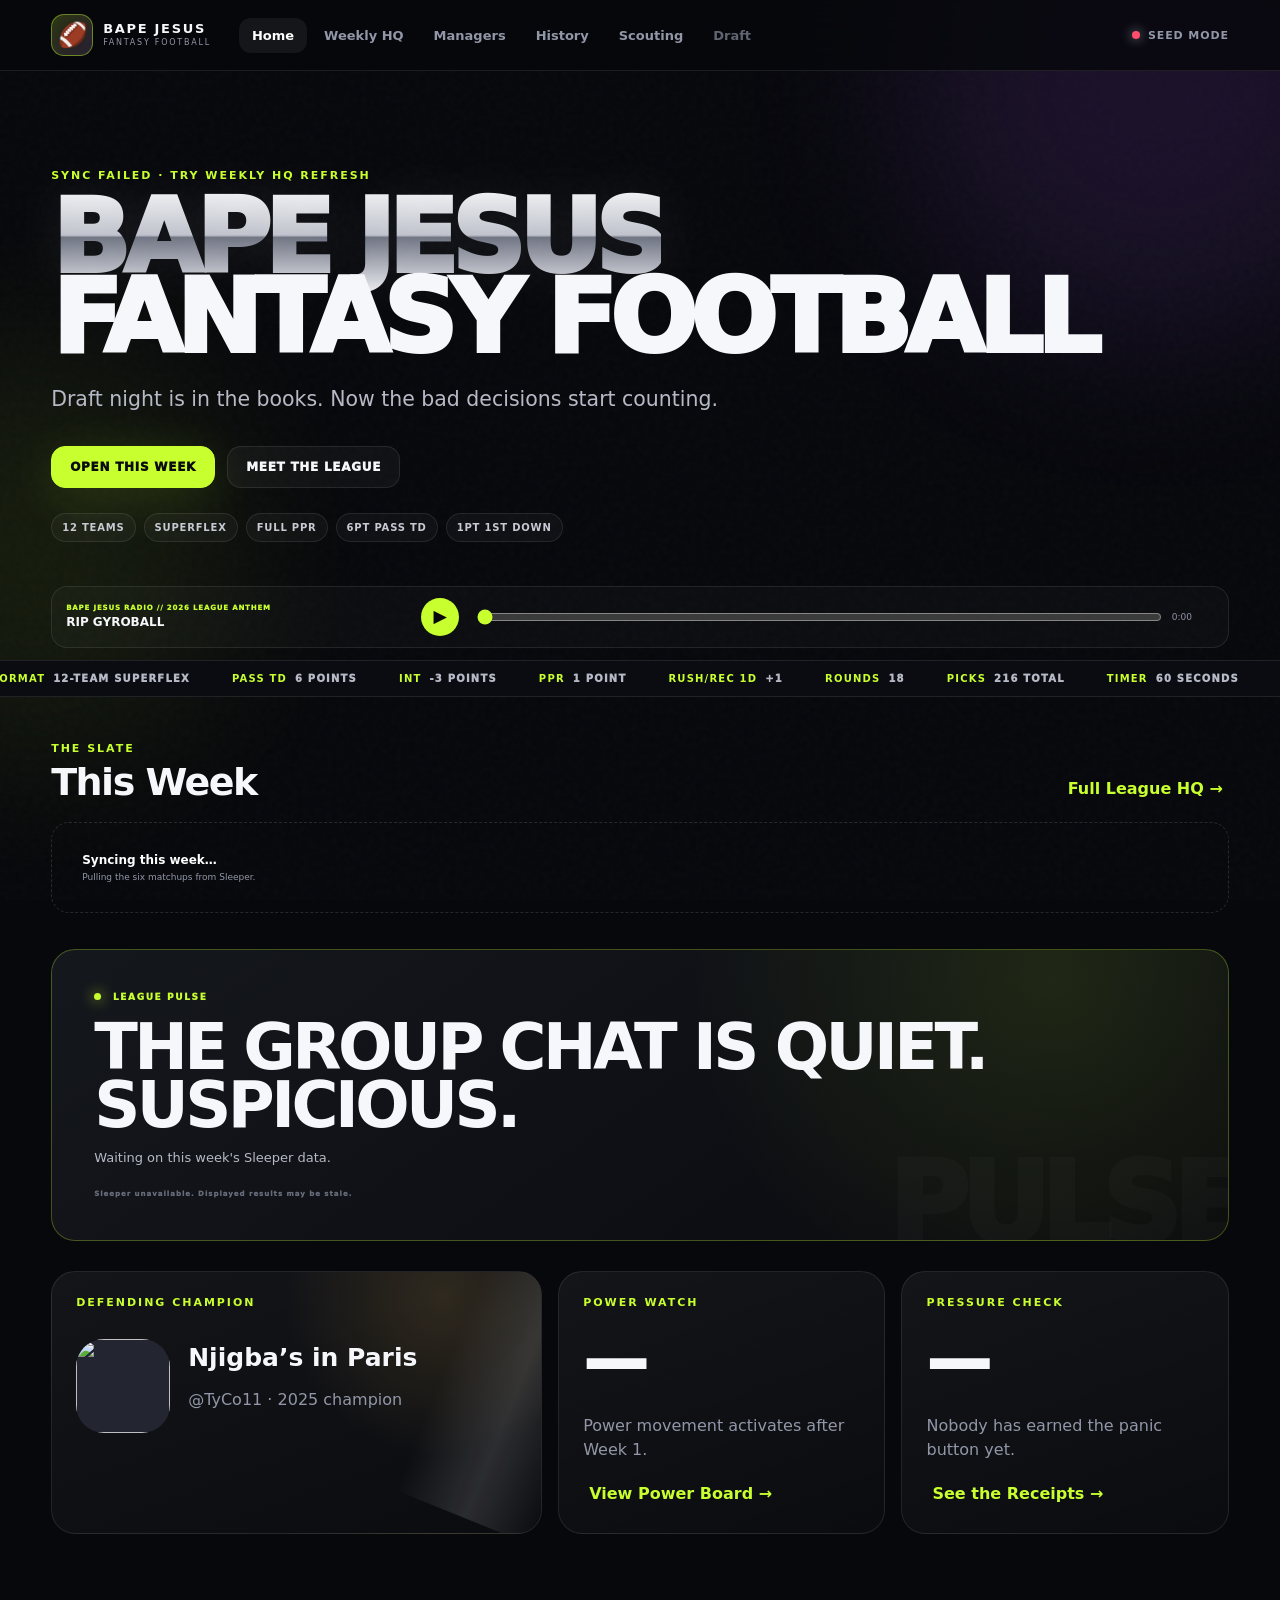
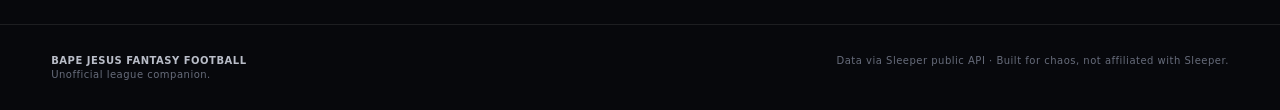
==== commit 478f4d7f: "Add dynamic weekly season flow and Week 2 league HQ" ====
--- a/index.html
+++ b/index.html
@@ -1 +1 @@
-<!doctype html><html lang="en"><head><meta charset="utf-8"><meta name="viewport" content="width=device-width,initial-scale=1"><meta name="theme-color" content="#08090d"><title>Bape Jesus Fantasy Football</title><meta name="description" content="Bape Jesus Fantasy Football — weekly matchups, standings, league history, draft archive, and chaos."><link rel="stylesheet" href="./styles.css"><link rel="stylesheet" href="./anthem.css"><link rel="stylesheet" href="./weekly.css"><link rel="stylesheet" href="./matchup-details.css"></head><body><div class="noise" aria-hidden="true"></div><div class="orb orb-a" aria-hidden="true"></div><div class="orb orb-b" aria-hidden="true"></div><header class="topbar"><button class="brand" data-route="home"><span class="brand-mark brand-football">🏈</span><span class="brand-copy"><b>BAPE JESUS</b><small>FANTASY FOOTBALL</small></span></button><nav class="nav"><button data-route="home" class="active">Home</button><button data-route="weekly" id="weeklyNavLabel">Week 1</button><button data-route="managers">Managers</button><button data-route="history">History</button><button data-route="scouting">Scouting</button><button data-route="draft" class="nav-draft">Draft</button></nav><div class="live-pill" id="apiStatus"><span></span> Sleeper</div></header><main><section class="page active" data-page="home"><div class="hero-shell" id="leagueHome" style="grid-template-columns:1fr"><div class="hero-copy"><div class="eyebrow" id="homeWeekEyebrow">2026 REGULAR SEASON // WEEK 1</div><h1><span>BAPE JESUS</span><br>FANTASY FOOTBALL</h1><p class="hero-sub">Draft night is in the books. Now the bad decisions start counting.</p><div class="hero-actions"><button class="btn primary" data-route="weekly">Open This Week</button><button class="btn ghost" data-route="managers">Meet the League</button></div><div class="format-strip"><span>12 TEAMS</span><span>SUPERFLEX</span><span>FULL PPR</span><span>6PT PASS TD</span><span>1PT 1ST DOWN</span></div></div></div><section class="home-radio"><div class="home-radio-copy"><small>BAPE JESUS RADIO // 2026 LEAGUE ANTHEM</small><strong>RIP GYROBALL</strong></div><button id="anthemMiniPlay" class="anthem-mini-play" aria-label="Play RIP Gyroball">▶</button><input id="anthemMiniProgress" type="range" min="0" max="1" value="0" step="0.1"><span id="anthemMiniTime">0:00</span><audio id="leagueAnthem" preload="metadata" src="./rip-gyroball-theme.mp3"></audio></section><div class="ticker-wrap home-ticker"><div class="ticker" id="ticker"></div></div><section class="home-week"><div class="section-head"><div><div class="kicker" id="homeWeekKicker">THE SLATE // WEEK 1</div><h2>This Week</h2></div><button class="text-btn" data-route="weekly">Full League HQ →</button></div><div class="home-matchups" id="homeMatchups"><div class="weekly-empty"><strong>Syncing this week…</strong><span>Pulling the six matchups from Sleeper.</span></div></div></section><section class="league-pulse" id="homePulse"><div class="pulse-label"><span class="pulse-dot"></span> LEAGUE PULSE</div><h2 id="homePulseHeadline">THE GROUP CHAT IS QUIET. SUSPICIOUS.</h2><p id="homePulseCopy">Waiting on this week's Sleeper data.</p><div class="pulse-footer" id="homePulseFooter">LIVE LEAGUE DATA // VERIFIED BY SLEEPER</div></section><div class="dashboard-grid home-dashboard"><article class="feature-card champion-card" id="championCard"><div class="micro">DEFENDING CHAMPION</div><div class="feature-content"><div class="avatar-xl skeleton"></div><div><h3>Loading…</h3><p>2025 champion</p></div></div><div class="shine"></div></article><article class="stat-card"><div class="micro">POWER WATCH</div><div class="big-stat" id="homePowerStat">—</div><p id="homePowerCopy">Power movement activates after Week 1.</p><button class="text-btn" data-route="weekly">View Power Board →</button></article><article class="stat-card"><div class="micro">PRESSURE CHECK</div><div class="big-stat" id="homePressureStat">—</div><p id="homePressureCopy">Nobody has earned the panic button yet.</p><button class="text-btn" data-route="weekly">See the Receipts →</button></article></div></section><section class="page" data-page="weekly"><div class="weekly-hero"><div><div class="eyebrow">LEAGUE-WIDE // SAME BOARD FOR ALL 12</div><h1>WEEKLY<br>LEAGUE HQ</h1><p>The regular-season home base: every matchup, every team, the same power formula, playoff line, luck meter, and weekly receipts. Nobody is treated as the main character.</p></div><div class="weekly-controls"><button id="weeklyPrev">←</button><select id="weeklyWeek"><option>Week 1</option></select><button id="weeklyNext">→</button><button id="weeklyRefresh">↻ SYNC</button></div></div><div class="weekly-universal-note"><b>SHARED LEAGUE VIEW</b><span>Everything here is calculated the same way for all 12 teams. Team names, records, scores, and matchups sync from Sleeper.</span></div><div class="weekly-loading hidden" id="weeklyLoading"><div class="spinner"></div><span>Syncing all 12 teams…</span></div><div class="weekly-kpis" id="weeklyKpis"></div><section class="weekly-section"><div class="weekly-section-head"><div><div class="kicker">THE SLATE</div><h2>This Week</h2></div><p>All six matchups get equal billing. Scores switch from upcoming → live → final as Sleeper updates.</p></div><div class="weekly-matchups" id="weeklyMatchups"></div></section><section class="weekly-section"><div class="weekly-section-head"><div><div class="kicker">GROUP CHAT AMMUNITION</div><h2>Weekly Receipts</h2></div></div><div class="weekly-awards" id="weeklyAwards"></div></section><section class="weekly-section weekly-two-col"><div><div class="weekly-section-head"><div><div class="kicker">ONE FORMULA // ALL 12</div><h2>Power Board</h2></div><p id="powerFormulaNote">Activates after Week 1.</p></div><div class="power-list" id="weeklyPower"></div></div><div><div class="weekly-section-head"><div><div class="kicker">TOP SIX</div><h2>Playoff Picture</h2></div></div><div class="playoff-board" id="weeklyPlayoff"></div></div></section><section class="weekly-section"><div class="weekly-section-head"><div><div class="kicker">THE TABLE</div><h2>Standings</h2></div></div><div id="weeklyStandings"></div></section><div class="weekly-updated" id="weeklyUpdated">Sleeper public API</div></section><section class="page" data-page="draft"><div class="page-hero compact"><div><div class="eyebrow">2026 // DRAFT ARCHIVE</div><h1>LEAGUE WAR ROOM</h1><p>The completed 2026 draft board. Every pick stays here for the receipts.</p></div><div class="sync-card"><span id="draftSyncDot"></span><div><small>STATUS</small><strong id="draftStatus">COMPLETE</strong></div><button id="refreshDraft" class="icon-btn">↻</button></div></div><div class="war-grid"><aside class="on-deck holo-card"><div class="micro">TEAM FOCUS // OPTIONAL</div><label class="focus-label" for="teamFocus">VIEW THE BOARD AS</label><select class="focus-select" id="teamFocus"><option value="">League View — all teams equal</option></select><h3 id="nextPickLabel">DRAFT RECAP</h3><div class="focus-note" id="focusNote">Browse the completed board by team.</div><div class="pick-sequence" id="pickSequence"></div><div class="neighbors"><small id="trafficLabel">DRAFT RECEIPTS</small><div id="turnTraffic"></div></div></aside><div class="draft-board-shell"><div class="board-toolbar"><div><strong>2026 DRAFT BOARD</strong><small><span id="picksLogged">0 / 216 picks</span> · <span id="boardFocusLabel">LEAGUE VIEW</span></small></div><div class="legend"><span class="q qb"></span>QB <span class="q rb"></span>RB <span class="q wr"></span>WR <span class="q te"></span>TE</div></div><div class="draft-board" id="draftBoard"></div></div></div></section><section class="page" data-page="managers"><div class="page-hero compact"><div><div class="eyebrow">12 MEN ENTER // ONE GROUP CHAT SURVIVES</div><h1>THE LEAGUE</h1><p>Current teams, Sleeper identities, avatars, and 2026 draft seats.</p></div></div><div class="manager-grid" id="managerGrid"></div></section><section class="page" data-page="history"><div class="page-hero compact"><div><div class="eyebrow">RECEIPTS // FOREVER</div><h1>LEAGUE HISTORY</h1><p>Sleeper seasons are chained backward automatically.</p></div><button class="btn ghost" id="loadHistory">Load / Refresh History</button></div><div class="history-loading hidden" id="historyLoading"><div class="spinner"></div><span>Digging through old group-chat crimes…</span></div><div id="historyContent"></div></section><section class="page" data-page="scouting"><div class="page-hero compact"><div><div class="eyebrow">KNOW THE ROOM</div><h1>SCOUTING REPORTS</h1><p>Prior draft behavior turned into tendencies for all 12 managers.</p></div><button class="btn ghost" id="loadScouting">Analyze Past Drafts</button></div><div class="spotlight" id="turnSpotlight"></div><div class="scout-grid" id="scoutGrid"></div></section></main><footer><div><strong>BAPE JESUS FANTASY FOOTBALL</strong><span>Unofficial league companion.</span></div><div>Data via Sleeper public API · Built for chaos, not affiliated with Sleeper.</div></footer><script src="./app-core.js"></script><script src="./app-draft.js"></script><script src="./app-history.js"></script><script src="./app-live.js"></script><script src="./app-weekly.js"></script><script src="./matchup-details.js"></script><script src="./app-boot.js"></script><script src="./anthem.js"></script></body></html>+<!doctype html><html lang="en"><head><meta charset="utf-8"><meta name="viewport" content="width=device-width,initial-scale=1"><meta name="theme-color" content="#08090d"><title>Bape Jesus Fantasy Football</title><meta name="description" content="Bape Jesus Fantasy Football — weekly matchups, standings, league history, draft archive, and chaos."><link rel="stylesheet" href="./styles.css"><link rel="stylesheet" href="./anthem.css"><link rel="stylesheet" href="./weekly.css"><link rel="stylesheet" href="./matchup-details.css"><link rel="stylesheet" href="./season.css"></head><body><div class="noise" aria-hidden="true"></div><div class="orb orb-a" aria-hidden="true"></div><div class="orb orb-b" aria-hidden="true"></div><header class="topbar"><button class="brand" data-route="home"><span class="brand-mark brand-football">🏈</span><span class="brand-copy"><b>BAPE JESUS</b><small>FANTASY FOOTBALL</small></span></button><nav class="nav"><button data-route="home" class="active">Home</button><button data-route="weekly" id="weeklyNavLabel">Weekly HQ</button><button data-route="managers">Managers</button><button data-route="history">History</button><button data-route="scouting">Scouting</button><button data-route="draft" class="nav-draft">Draft</button></nav><div class="live-pill" id="apiStatus"><span></span> Sleeper</div></header><main><section class="page active" data-page="home"><div class="hero-shell" id="leagueHome" style="grid-template-columns:1fr"><div class="hero-copy"><div class="eyebrow" id="homeWeekEyebrow">SEASON HQ // SYNCING</div><h1><span>BAPE JESUS</span><br>FANTASY FOOTBALL</h1><p class="hero-sub">Draft night is in the books. Now the bad decisions start counting.</p><div class="hero-actions"><button class="btn primary" data-route="weekly">Open This Week</button><button class="btn ghost" data-route="managers">Meet the League</button></div><div class="format-strip"><span>12 TEAMS</span><span>SUPERFLEX</span><span>FULL PPR</span><span>6PT PASS TD</span><span>1PT 1ST DOWN</span></div></div></div><section class="home-radio"><div class="home-radio-copy"><small>BAPE JESUS RADIO // 2026 LEAGUE ANTHEM</small><strong>RIP GYROBALL</strong></div><button id="anthemMiniPlay" class="anthem-mini-play" aria-label="Play RIP Gyroball">▶</button><input id="anthemMiniProgress" type="range" min="0" max="1" value="0" step="0.1"><span id="anthemMiniTime">0:00</span><audio id="leagueAnthem" preload="metadata" src="./rip-gyroball-theme.mp3"></audio></section><div class="ticker-wrap home-ticker"><div class="ticker" id="ticker"></div></div><section class="home-week"><div class="section-head"><div><div class="kicker" id="homeWeekKicker">THE SLATE</div><h2>This Week</h2></div><button class="text-btn" data-route="weekly">Full League HQ →</button></div><div class="home-matchups" id="homeMatchups"><div class="weekly-empty"><strong>Syncing this week…</strong><span>Pulling the six matchups from Sleeper.</span></div></div></section><section class="league-pulse" id="homePulse"><div class="pulse-label"><span class="pulse-dot"></span> LEAGUE PULSE</div><h2 id="homePulseHeadline">THE GROUP CHAT IS QUIET. SUSPICIOUS.</h2><p id="homePulseCopy">Waiting on this week's Sleeper data.</p><div class="pulse-footer" id="homePulseFooter">LIVE LEAGUE DATA // VERIFIED BY SLEEPER</div></section><div class="dashboard-grid home-dashboard"><article class="feature-card champion-card" id="championCard"><div class="micro">DEFENDING CHAMPION</div><div class="feature-content"><div class="avatar-xl skeleton"></div><div><h3>Loading…</h3><p>2025 champion</p></div></div><div class="shine"></div></article><article class="stat-card"><div class="micro">POWER WATCH</div><div class="big-stat" id="homePowerStat">—</div><p id="homePowerCopy">Power movement activates after Week 1.</p><button class="text-btn" data-route="weekly">View Power Board →</button></article><article class="stat-card"><div class="micro">PRESSURE CHECK</div><div class="big-stat" id="homePressureStat">—</div><p id="homePressureCopy">Nobody has earned the panic button yet.</p><button class="text-btn" data-route="weekly">See the Receipts →</button></article></div></section><section class="page" data-page="weekly"><div class="weekly-hero"><div><div class="eyebrow">LEAGUE-WIDE // SAME BOARD FOR ALL 12</div><h1>WEEKLY<br>LEAGUE HQ</h1><p>The regular-season home base: every matchup, every team, the same power formula, playoff line, luck meter, and weekly receipts. Nobody is treated as the main character.</p></div><div class="weekly-controls"><button id="weeklyPrev">←</button><select id="weeklyWeek" aria-label="Fantasy week"><option>Week 1</option></select><button id="weeklyNext">→</button><button id="weeklyRefresh">↻ SYNC</button></div></div><div class="weekly-universal-note"><b>SHARED LEAGUE VIEW</b><span>Everything here is calculated the same way for all 12 teams. Team names, records, scores, and matchups sync from Sleeper.</span></div><div class="weekly-loading hidden" id="weeklyLoading"><div class="spinner"></div><span>Syncing all 12 teams…</span></div><div class="weekly-kpis" id="weeklyKpis"></div><section class="weekly-section"><div class="weekly-section-head"><div><div class="kicker">THE SLATE</div><h2>This Week</h2></div><p>All six matchups get equal billing. PREP before kickoff, LIVE during games, FINAL after the last game.</p></div><div class="weekly-matchups" id="weeklyMatchups"></div></section><section class="weekly-section"><div class="weekly-section-head"><div><div class="kicker">GROUP CHAT AMMUNITION</div><h2>Weekly Receipts</h2></div></div><div class="weekly-awards" id="weeklyAwards"></div></section><section class="weekly-section weekly-two-col"><div><div class="weekly-section-head"><div><div class="kicker">ONE FORMULA // ALL 12</div><h2>Power Board</h2></div><p id="powerFormulaNote">Activates after Week 1.</p></div><div class="power-list" id="weeklyPower"></div></div><div><div class="weekly-section-head"><div><div class="kicker">TOP SIX</div><h2>Playoff Picture</h2></div></div><div class="playoff-board" id="weeklyPlayoff"></div></div></section><section class="weekly-section"><div class="weekly-section-head"><div><div class="kicker">THE TABLE</div><h2>Standings</h2></div></div><div id="weeklyStandings"></div></section><div class="weekly-updated" id="weeklyUpdated">Sleeper public API</div></section><section class="page" data-page="draft"><div class="page-hero compact"><div><div class="eyebrow">2026 // DRAFT ARCHIVE</div><h1>LEAGUE WAR ROOM</h1><p>The completed 2026 draft board. Every pick stays here for the receipts.</p></div><div class="sync-card"><span id="draftSyncDot"></span><div><small>STATUS</small><strong id="draftStatus">COMPLETE</strong></div><button id="refreshDraft" class="icon-btn">↻</button></div></div><div class="war-grid"><aside class="on-deck holo-card"><div class="micro">TEAM FOCUS // OPTIONAL</div><label class="focus-label" for="teamFocus">VIEW THE BOARD AS</label><select class="focus-select" id="teamFocus"><option value="">League View — all teams equal</option></select><h3 id="nextPickLabel">DRAFT RECAP</h3><div class="focus-note" id="focusNote">Browse the completed board by team.</div><div class="pick-sequence" id="pickSequence"></div><div class="neighbors"><small id="trafficLabel">DRAFT RECEIPTS</small><div id="turnTraffic"></div></div></aside><div class="draft-board-shell"><div class="board-toolbar"><div><strong>2026 DRAFT BOARD</strong><small><span id="picksLogged">0 / 216 picks</span> · <span id="boardFocusLabel">LEAGUE VIEW</span></small></div><div class="legend"><span class="q qb"></span>QB <span class="q rb"></span>RB <span class="q wr"></span>WR <span class="q te"></span>TE</div></div><div class="draft-board" id="draftBoard"></div></div></div></section><section class="page" data-page="managers"><div class="page-hero compact"><div><div class="eyebrow">12 MEN ENTER // ONE GROUP CHAT SURVIVES</div><h1>THE LEAGUE</h1><p>Current teams, Sleeper identities, avatars, and 2026 draft seats.</p></div></div><div class="manager-grid" id="managerGrid"></div></section><section class="page" data-page="history"><div class="page-hero compact"><div><div class="eyebrow">RECEIPTS // FOREVER</div><h1>LEAGUE HISTORY</h1><p>Sleeper seasons are chained backward automatically.</p></div><button class="btn ghost" id="loadHistory">Load / Refresh History</button></div><div class="history-loading hidden" id="historyLoading"><div class="spinner"></div><span>Digging through old group-chat crimes…</span></div><div id="historyContent"></div></section><section class="page" data-page="scouting"><div class="page-hero compact"><div><div class="eyebrow">KNOW THE ROOM</div><h1>SCOUTING REPORTS</h1><p>Prior draft behavior turned into tendencies for all 12 managers.</p></div><button class="btn ghost" id="loadScouting">Analyze Past Drafts</button></div><div class="spotlight" id="turnSpotlight"></div><div class="scout-grid" id="scoutGrid"></div></section></main><footer><div><strong>BAPE JESUS FANTASY FOOTBALL</strong><span>Unofficial league companion.</span></div><div>Data via Sleeper public API · Built for chaos, not affiliated with Sleeper.</div></footer><script src="./app-core.js"></script><script src="./app-draft.js"></script><script src="./app-history.js"></script><script src="./app-live.js"></script><script src="./season.js"></script><script src="./app-weekly.js"></script><script src="./matchup-details.js"></script><script src="./app-boot.js"></script><script src="./anthem.js"></script></body></html>
--- a/matchup-details.css
+++ b/matchup-details.css
@@ -1 +1,3 @@
-.matchup-card[data-md-ready="1"]{cursor:pointer;transition:transform .16s ease,border-color .16s ease}.matchup-card[data-md-ready="1"]:active{transform:scale(.99)}.matchup-card[data-md-ready="1"]:focus-visible{outline:2px solid currentColor;outline-offset:3px}.md-open-hint{margin-top:12px;padding-top:10px;border-top:1px solid rgba(255,255,255,.1);font-size:11px;font-weight:900;letter-spacing:.12em;text-align:right;opacity:.72}.md-modal[hidden]{display:none}.md-modal{position:fixed;inset:0;z-index:9999;display:grid;place-items:center;padding:18px}.md-backdrop{position:absolute;inset:0;border:0;background:rgba(0,0,0,.78);backdrop-filter:blur(8px)}.md-dialog{position:relative;width:min(1040px,100%);max-height:90vh;overflow:auto;background:#0b0d12;border:1px solid rgba(255,255,255,.16);border-radius:20px;box-shadow:0 30px 90px rgba(0,0,0,.55)}.md-head{position:sticky;top:0;z-index:2;display:flex;align-items:center;justify-content:space-between;gap:16px;padding:18px 20px;background:rgba(11,13,18,.96);border-bottom:1px solid rgba(255,255,255,.1);backdrop-filter:blur(12px)}.md-head small{display:block;font-size:10px;font-weight:900;letter-spacing:.16em;opacity:.6}.md-head h2{margin:3px 0 0;font-size:20px}.md-close{width:44px;height:44px;border-radius:50%;border:1px solid rgba(255,255,255,.16);background:rgba(255,255,255,.06);color:inherit;font-size:28px;line-height:1;cursor:pointer}.md-body{padding:20px}.md-grid{display:grid;grid-template-columns:minmax(0,1fr) 42px minmax(0,1fr);align-items:start;gap:12px}.md-vs{align-self:center;text-align:center;font-size:11px;font-weight:1000;letter-spacing:.14em;opacity:.45}.md-team{min-width:0;border:1px solid rgba(255,255,255,.1);border-radius:16px;overflow:hidden;background:rgba(255,255,255,.025)}.md-team>header{display:flex;align-items:end;justify-content:space-between;gap:12px;padding:16px;background:rgba(255,255,255,.04);border-bottom:1px solid rgba(255,255,255,.1)}.md-team header small{font-size:10px;opacity:.55}.md-team header h3{margin:3px 0 0;font-size:17px}.md-team header>strong{font-size:26px;font-variant-numeric:tabular-nums}.md-lineup{padding:7px 12px}.md-player{display:grid;grid-template-columns:52px minmax(0,1fr) 62px;align-items:center;gap:8px;min-height:50px;border-bottom:1px solid rgba(255,255,255,.07)}.md-player:last-child{border-bottom:0}.md-slot{font-size:10px;font-weight:1000;letter-spacing:.05em;opacity:.65}.md-player-copy{min-width:0}.md-player-copy strong,.md-player-copy small{display:block;overflow:hidden;text-overflow:ellipsis;white-space:nowrap}.md-player-copy strong{font-size:13px}.md-player-copy small{margin-top:2px;font-size:10px;opacity:.5}.md-points{text-align:right;font-size:15px;font-variant-numeric:tabular-nums}.md-bench{border-top:1px solid rgba(255,255,255,.1)}.md-bench summary{cursor:pointer;list-style:none;padding:13px 14px;font-size:10px;font-weight:1000;letter-spacing:.12em}.md-bench summary::-webkit-details-marker{display:none}.md-bench summary span{float:right;opacity:.45}.md-bench .md-player{margin:0 12px}.md-loading{padding:42px;text-align:center;opacity:.65;font-weight:800}.md-open{overflow:hidden}@media(max-width:720px){.md-modal{padding:8px}.md-dialog{max-height:94vh;border-radius:16px}.md-body{padding:12px}.md-grid{grid-template-columns:1fr;gap:10px}.md-vs{padding:2px}.md-team>header{padding:14px}.md-team header>strong{font-size:23px}.md-player{grid-template-columns:46px minmax(0,1fr) 58px}.md-head{padding:14px}.md-head h2{font-size:18px}}+.matchup-card[data-md-ready="1"]{cursor:pointer;transition:transform .16s ease,border-color .16s ease}.matchup-card[data-md-ready="1"]:hover{transform:translateY(-2px);border-color:rgba(255,255,255,.22)}.matchup-card[data-md-ready="1"]:active{transform:scale(.99)}.matchup-card[data-md-ready="1"]:focus-visible{outline:2px solid currentColor;outline-offset:3px}.md-open-hint{margin-top:12px;padding-top:10px;border-top:1px solid rgba(255,255,255,.1);font-size:11px;font-weight:900;letter-spacing:.12em;text-align:right;opacity:.72}.md-modal[hidden]{display:none}.md-modal{position:fixed;inset:0;z-index:9999;display:grid;place-items:center;padding:18px}.md-backdrop{position:absolute;inset:0;border:0;background:rgba(0,0,0,.8);backdrop-filter:blur(9px)}.md-dialog{position:relative;width:min(1120px,100%);max-height:92vh;overflow:auto;background:linear-gradient(180deg,#0b0d12 0%,#090b10 100%);border:1px solid rgba(255,255,255,.16);border-radius:22px;box-shadow:0 30px 90px rgba(0,0,0,.62)}.md-head{position:sticky;top:0;z-index:3;display:flex;align-items:center;justify-content:space-between;gap:16px;padding:18px 20px;background:rgba(11,13,18,.95);border-bottom:1px solid rgba(255,255,255,.1);backdrop-filter:blur(14px)}.md-head small{display:block;font-size:10px;font-weight:900;letter-spacing:.16em;opacity:.6}.md-head h2{margin:3px 0 0;font-size:20px}.md-close{width:44px;height:44px;border-radius:50%;border:1px solid rgba(255,255,255,.16);background:rgba(255,255,255,.06);color:inherit;font-size:28px;line-height:1;cursor:pointer}.md-body{padding:20px}.md-score-hero{display:grid;grid-template-columns:1fr auto 1fr;align-items:center;gap:18px;padding:18px 20px;margin-bottom:16px;border:1px solid rgba(255,255,255,.1);border-radius:18px;background:radial-gradient(circle at 50% 0%,rgba(120,190,255,.12),transparent 50%),rgba(255,255,255,.025)}.md-score-side{min-width:0}.md-score-side.right{text-align:right}.md-score-side small{display:block;font-size:11px;font-weight:800;letter-spacing:.05em;opacity:.55;white-space:nowrap;overflow:hidden;text-overflow:ellipsis}.md-score-side strong{display:block;margin-top:3px;font-size:34px;line-height:1;font-variant-numeric:tabular-nums;opacity:.72}.md-score-side.ahead strong{opacity:1;text-shadow:0 0 22px rgba(130,205,255,.35)}.md-score-center{text-align:center;min-width:150px}.md-score-center b{display:block;margin:6px 0 3px;font-size:13px;letter-spacing:.15em}.md-score-center small{font-size:10px;opacity:.45}.md-status{display:inline-flex;align-items:center;justify-content:center;padding:4px 8px;border-radius:999px;font-size:9px;font-weight:1000;letter-spacing:.14em;border:1px solid rgba(255,255,255,.12);background:rgba(255,255,255,.04)}.md-status.live{box-shadow:0 0 18px rgba(80,255,140,.15)}.md-grid{display:grid;grid-template-columns:minmax(0,1fr) 42px minmax(0,1fr);align-items:start;gap:12px}.md-vs{align-self:center;text-align:center;font-size:11px;font-weight:1000;letter-spacing:.14em;opacity:.4}.md-team{min-width:0;border:1px solid rgba(255,255,255,.1);border-radius:16px;overflow:hidden;background:rgba(255,255,255,.025);transition:border-color .2s ease,box-shadow .2s ease,transform .2s ease}.md-team.md-leading{border-color:rgba(130,205,255,.35);box-shadow:0 0 32px rgba(90,170,255,.08),inset 0 0 22px rgba(100,190,255,.025);transform:translateY(-2px)}.md-team>header{display:flex;align-items:center;justify-content:space-between;gap:12px;padding:14px 16px;background:rgba(255,255,255,.04);border-bottom:1px solid rgba(255,255,255,.1)}.md-manager{display:flex;align-items:center;gap:10px;min-width:0}.md-manager img{width:42px;height:42px;border-radius:50%;object-fit:cover;border:1px solid rgba(255,255,255,.16);background:rgba(255,255,255,.05)}.md-manager div{min-width:0}.md-manager strong,.md-manager small{display:block;overflow:hidden;text-overflow:ellipsis;white-space:nowrap}.md-manager strong{font-size:16px;line-height:1.1}.md-manager small{margin-top:4px;font-size:11px;opacity:.55}.md-team-score{text-align:right}.md-team-score span{display:block;margin-bottom:3px;font-size:8px;font-weight:1000;letter-spacing:.14em;opacity:.7}.md-team-score strong{font-size:26px;font-variant-numeric:tabular-nums}.md-lineup{padding:7px 12px}.md-player{display:grid;grid-template-columns:46px 36px minmax(0,1fr) 62px;align-items:center;gap:8px;min-height:54px;border-bottom:1px solid rgba(255,255,255,.07);transition:background .15s ease,opacity .15s ease,box-shadow .15s ease}.md-player:last-child{border-bottom:0}.md-player:hover{background:rgba(255,255,255,.025)}.md-slot{font-size:10px;font-weight:1000;letter-spacing:.05em;opacity:.65}.md-player-img{width:32px;height:32px;border-radius:50%;object-fit:cover;background:rgba(255,255,255,.04);border:1px solid rgba(255,255,255,.1)}.md-player-copy{min-width:0}.md-player-copy strong,.md-player-copy small{display:block;overflow:hidden;text-overflow:ellipsis;white-space:nowrap}.md-player-copy strong{font-size:13px}.md-player-copy small{margin-top:2px;font-size:10px;opacity:.5}.md-points{text-align:right;font-size:15px;font-variant-numeric:tabular-nums}.md-zero{opacity:.48}.md-hot .md-points{text-shadow:0 0 16px rgba(255,215,90,.4)}.md-mvp{background:linear-gradient(90deg,rgba(255,215,90,.06),transparent)}.md-mvp .md-player-img{border-color:rgba(255,215,90,.5);box-shadow:0 0 18px rgba(255,215,90,.15)}.md-mvp-badge{display:inline-flex!important;margin-left:5px;padding:2px 5px;border-radius:999px;background:rgba(255,215,90,.12);border:1px solid rgba(255,215,90,.25);font-style:normal;font-size:8px;letter-spacing:.1em;vertical-align:1px;color:#ffe08a}.md-lvp{background:linear-gradient(90deg,rgba(255,70,70,.11),transparent);box-shadow:inset 3px 0 0 rgba(255,82,82,.8),inset 0 0 20px rgba(255,55,55,.05)}.md-lvp .md-player-img{border-color:rgba(255,82,82,.65);box-shadow:0 0 18px rgba(255,55,55,.22)}.md-lvp .md-points{color:#ff9a9a;text-shadow:0 0 14px rgba(255,55,55,.3)}.md-lvp-badge{display:inline-flex!important;margin-left:5px;padding:2px 5px;border-radius:999px;background:rgba(255,70,70,.14);border:1px solid rgba(255,82,82,.3);font-style:normal;font-size:8px;letter-spacing:.1em;vertical-align:1px;color:#ff9b9b}.md-bench{border-top:1px solid rgba(255,255,255,.1)}.md-bench summary{cursor:pointer;list-style:none;padding:13px 14px;font-size:10px;font-weight:1000;letter-spacing:.12em}.md-bench summary::-webkit-details-marker{display:none}.md-bench summary span{float:right;opacity:.45}.md-bench .md-player{margin:0 12px}.md-loading{padding:42px;text-align:center;opacity:.65;font-weight:800}.md-open{overflow:hidden}.md-mobile-h2h{display:none}
+@media(max-width:720px){.md-modal{padding:5px}.md-dialog{max-height:96vh;border-radius:16px}.md-body{padding:8px}.md-head{padding:12px 14px}.md-head h2{font-size:17px}.md-close{width:40px;height:40px}.md-score-hero{gap:5px;padding:11px 8px;margin-bottom:10px}.md-score-side strong{font-size:23px}.md-score-side small{font-size:8px}.md-score-center{min-width:84px}.md-score-center b{font-size:9px;letter-spacing:.07em}.md-score-center small{font-size:8px}.md-desktop-matchup{display:none}.md-mobile-h2h{display:block;border:1px solid rgba(255,255,255,.1);border-radius:15px;overflow:hidden;background:rgba(255,255,255,.02)}.md-mobile-managers{display:grid;grid-template-columns:minmax(0,1fr) 28px minmax(0,1fr);align-items:center;gap:4px;padding:12px 9px 8px;background:rgba(255,255,255,.035)}.md-manager.left{justify-content:flex-start}.md-manager.right{flex-direction:row-reverse;text-align:right;justify-content:flex-start}.md-mobile-managers .md-manager img{width:44px;height:44px}.md-mobile-managers .md-manager strong{font-size:15px}.md-mobile-managers .md-manager small{font-size:9px}.md-manager-vs{text-align:center;font-size:9px;font-weight:1000;opacity:.4}.md-mobile-totals{display:grid;grid-template-columns:1fr auto 1fr;align-items:center;padding:0 12px 10px;background:rgba(255,255,255,.035);border-bottom:1px solid rgba(255,255,255,.1)}.md-mobile-totals strong{font-size:23px;font-variant-numeric:tabular-nums}.md-mobile-totals strong:last-child{text-align:right}.md-mobile-totals span{font-size:8px;font-weight:900;letter-spacing:.1em;opacity:.35}.md-h2h-list{padding:4px 7px 8px}.md-h2h-row{display:grid;grid-template-columns:minmax(0,1fr) 34px minmax(0,1fr);align-items:stretch;min-height:58px;border-bottom:1px solid rgba(255,255,255,.065)}.md-h2h-row:last-child{border-bottom:0}.md-h2h-slot{align-self:center;text-align:center;font-size:8px;font-weight:1000;line-height:1.05;letter-spacing:.02em;opacity:.48}.md-h2h-player{display:grid;grid-template-columns:29px minmax(0,1fr);grid-template-rows:auto auto;align-content:center;column-gap:6px;padding:6px 3px;min-width:0;position:relative}.md-h2h-player.right{grid-template-columns:minmax(0,1fr) 29px;text-align:right}.md-h2h-player img{grid-row:1/3;width:28px;height:28px;border-radius:50%;object-fit:cover;align-self:center;border:1px solid rgba(255,255,255,.1)}.md-h2h-player.right img{grid-column:2}.md-h2h-copy{min-width:0;grid-row:1}.md-h2h-player.right .md-h2h-copy{grid-column:1}.md-h2h-copy strong{display:block;font-size:10px;line-height:1.2;white-space:nowrap;overflow:hidden;text-overflow:ellipsis}.md-h2h-copy small{display:block;margin-top:1px;font-size:7px;opacity:.45}.md-h2h-player>b{grid-column:2;grid-row:2;font-size:12px;line-height:1.1;font-variant-numeric:tabular-nums}.md-h2h-player.right>b{grid-column:1}.md-h2h-player.md-mvp{background:linear-gradient(90deg,rgba(255,215,90,.07),transparent)}.md-h2h-player.right.md-mvp{background:linear-gradient(270deg,rgba(255,215,90,.07),transparent)}.md-h2h-player.md-lvp{background:linear-gradient(90deg,rgba(255,70,70,.12),transparent);box-shadow:inset 2px 0 0 rgba(255,82,82,.8)}.md-h2h-player.right.md-lvp{background:linear-gradient(270deg,rgba(255,70,70,.12),transparent);box-shadow:inset -2px 0 0 rgba(255,82,82,.8)}.md-h2h-player.md-mvp img{border-color:rgba(255,215,90,.55);box-shadow:0 0 12px rgba(255,215,90,.18)}.md-h2h-player.md-lvp img{border-color:rgba(255,82,82,.7);box-shadow:0 0 12px rgba(255,55,55,.25)}.md-h2h-player.md-lvp>b{color:#ff9a9a}.md-h2h-player .md-mvp-badge,.md-h2h-player .md-lvp-badge{font-size:6px;padding:1px 3px;margin-left:3px}.md-zero{opacity:.42}}
+@media(max-width:390px){.md-mobile-managers .md-manager img{width:38px;height:38px}.md-mobile-managers .md-manager strong{font-size:13px}.md-mobile-managers .md-manager small{font-size:8px}.md-h2h-row{grid-template-columns:minmax(0,1fr) 30px minmax(0,1fr)}.md-h2h-player{grid-template-columns:25px minmax(0,1fr);column-gap:4px}.md-h2h-player.right{grid-template-columns:minmax(0,1fr) 25px}.md-h2h-player img{width:24px;height:24px}.md-h2h-copy strong{font-size:9px}.md-h2h-player>b{font-size:11px}}
--- a/season.css
+++ b/season.css
@@ -0,0 +1,2 @@
+.season-picker{display:flex;align-items:center;gap:12px;flex-wrap:wrap;margin:24px 0}.season-picker label{font-size:11px;font-weight:900;letter-spacing:.12em}.season-picker select{background:#161922;color:var(--lime);border:1px solid var(--line);border-radius:10px;padding:12px;font:inherit}.fantasy-alert{margin:24px 0;padding:28px;border:2px solid var(--lime);border-radius:22px;background:linear-gradient(120deg,#24300b,#10131b);box-shadow:0 0 30px #c8ff2e16}.fantasy-alert small{color:var(--lime);font-weight:950;letter-spacing:.2em}.fantasy-alert h2{font-size:clamp(28px,5vw,60px);line-height:1.02;letter-spacing:-.04em;margin:14px 0}.fantasy-alert p{color:var(--muted)}.rank-move{display:block;font-size:10px;color:var(--lime)}.home-game[role=button]{cursor:pointer}.home-game:focus-visible{outline:3px solid var(--lime);outline-offset:3px}.md-player-copy small,.md-h2h-copy small{white-space:normal;line-height:1.4}.md-lineup-note{color:var(--muted);font-size:12px;padding:12px}.season-picker button{min-height:44px}
+.md-prep .md-zero{opacity:1}.md-player-copy small,.md-h2h-copy small{white-space:normal;overflow:visible;text-overflow:clip;line-height:1.4}.md-player{min-height:64px}.md-h2h-player{min-height:80px}
